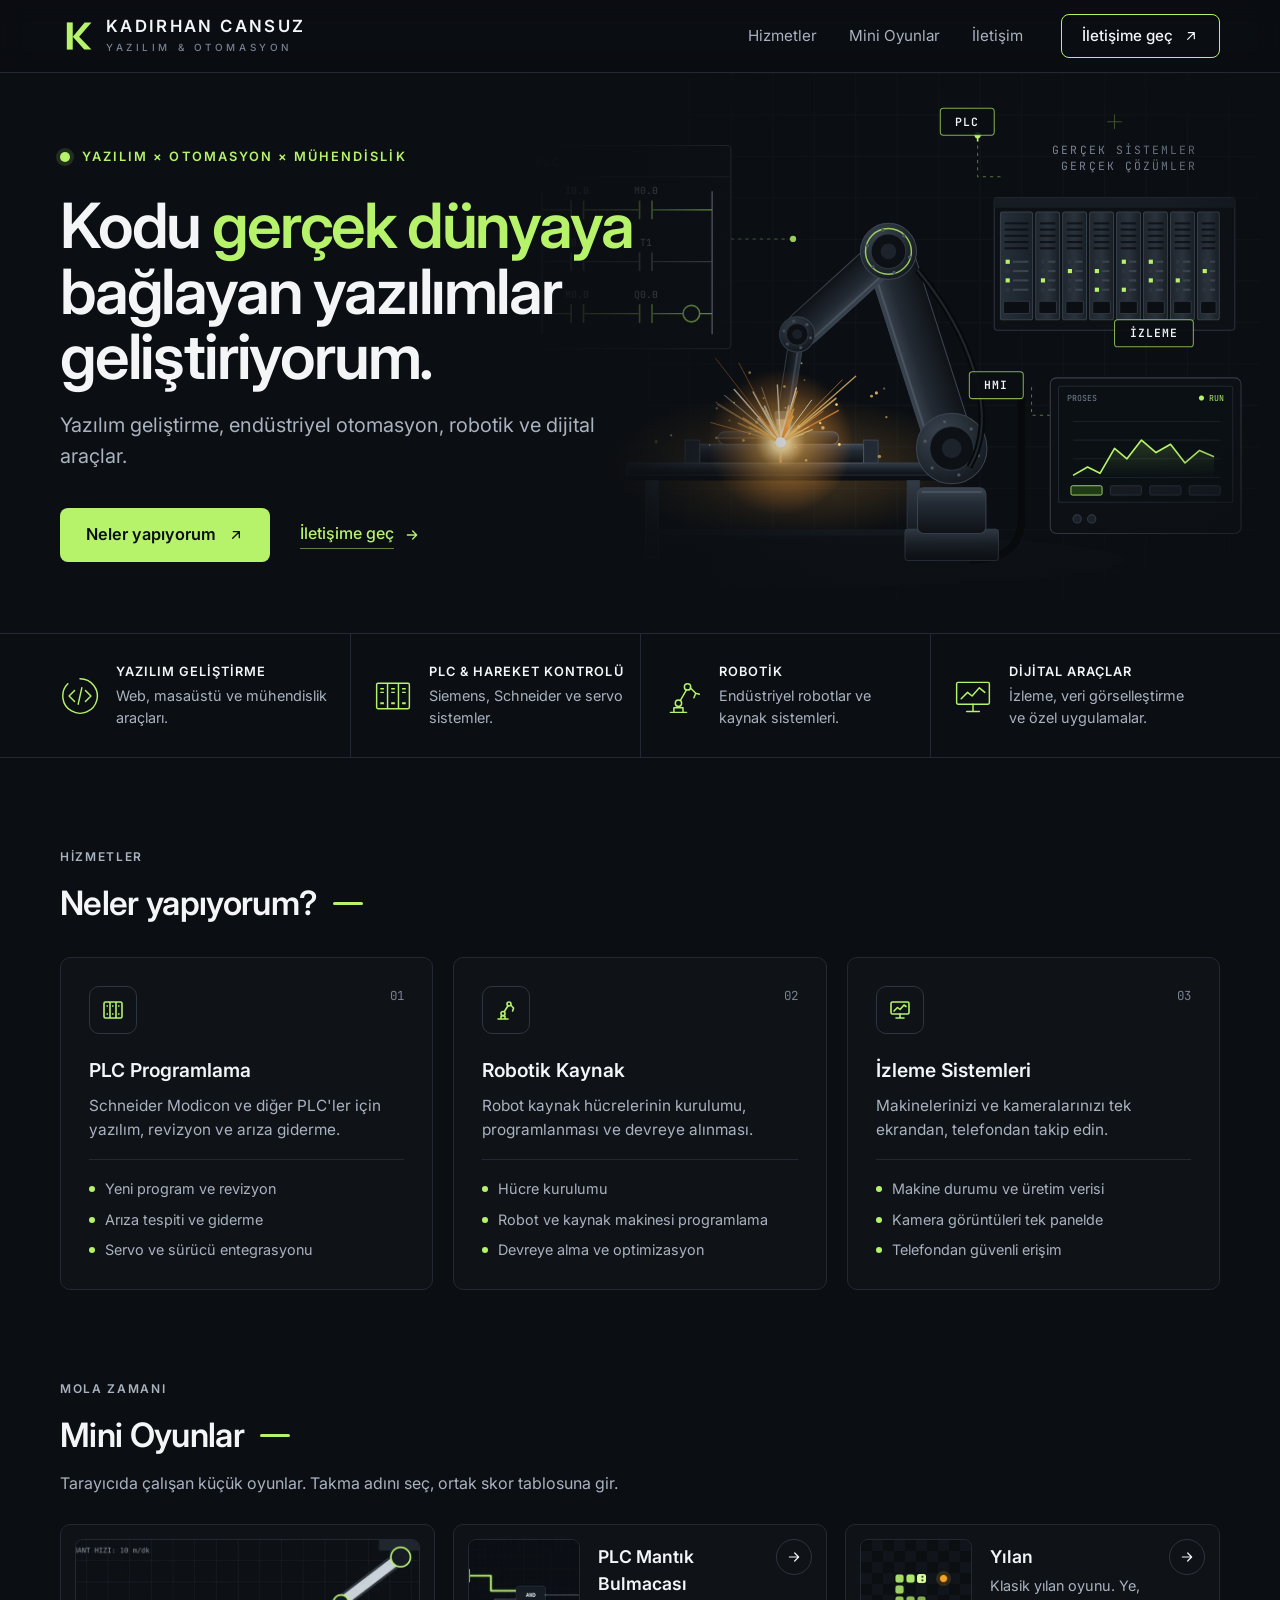
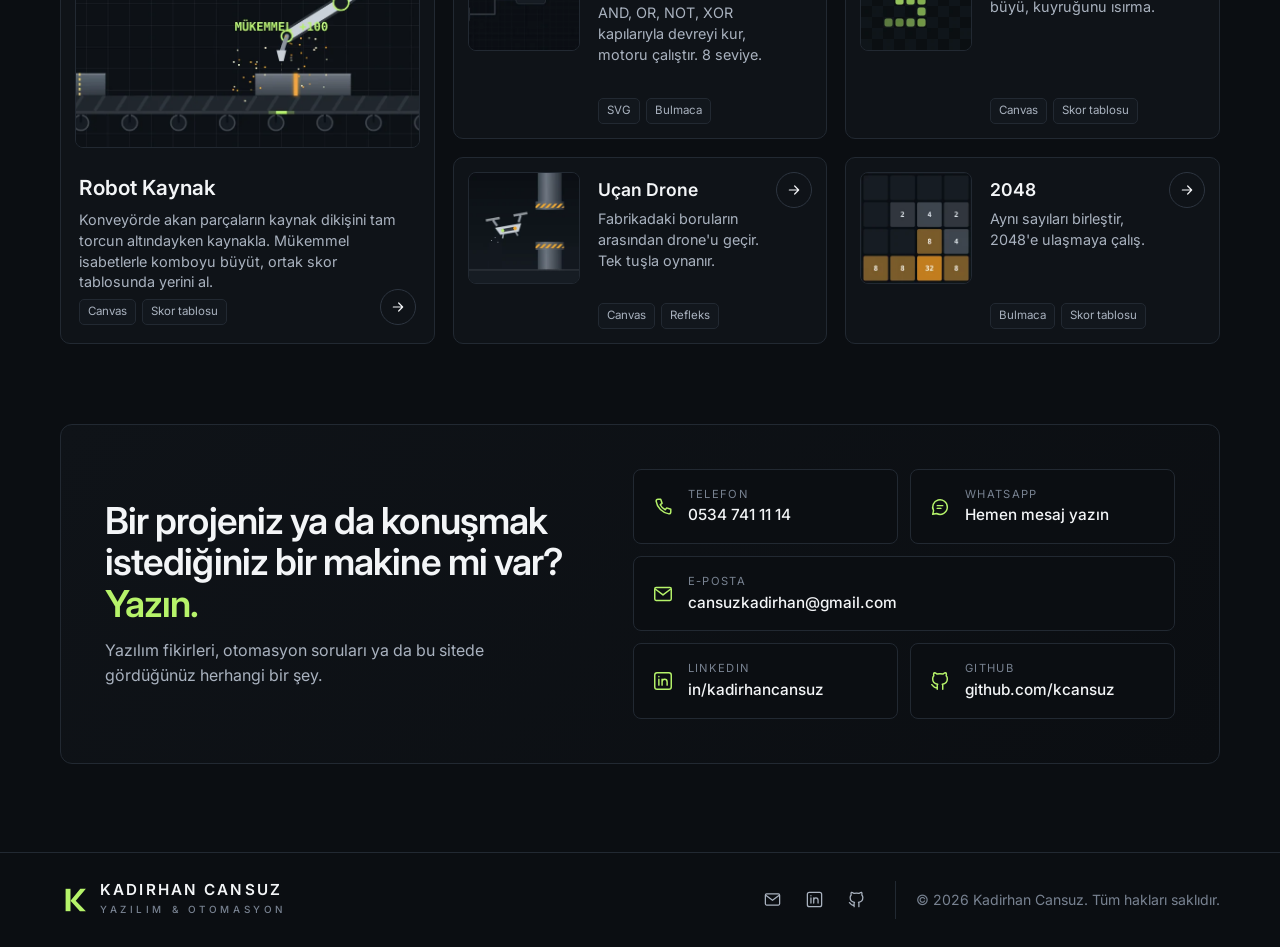
==== index.html @ 560e88c1 "Add files via upload" ====
<!doctype html>
<html lang="tr">
<head>
<meta charset="utf-8">
<meta name="viewport" content="width=device-width, initial-scale=1">
<title>Kadirhan Cansuz — Yazılım ve Endüstriyel Otomasyon</title>
<meta name="description" content="Kodu gerçek dünyaya bağlayan yazılımlar: PLC programlama, robotik kaynak, izleme sistemleri ve tarayıcıda oynanan mini oyunlar.">
<meta name="theme-color" content="#0b0e12">
<meta property="og:type" content="website">
<meta property="og:title" content="Kadirhan Cansuz — Yazılım ve Endüstriyel Otomasyon">
<meta property="og:description" content="Yazılım geliştirme, endüstriyel otomasyon, robotik ve dijital araçlar.">
<meta property="og:url" content="https://kcansuz.github.io/">
<link rel="icon" href="favicon.svg" type="image/svg+xml">
<link rel="preconnect" href="https://fonts.googleapis.com">
<link rel="preconnect" href="https://fonts.gstatic.com" crossorigin>
<link href="https://fonts.googleapis.com/css2?family=Inter:wght@400;500;600;700&family=JetBrains+Mono:wght@500;600&display=swap" rel="stylesheet">
<style>
  :root{
    --bg:#0b0e12; --bg-2:#0f1318; --surface:#12171d; --surface-2:#171d24;
    --line:#222932; --line-2:#2d3540;
    --text:#f3f5f7; --text-2:#a9b2bf; --text-3:#788291;
    --accent:#b6f36a; --accent-ink:#0b0e12;
    --wrap:1200px; --ease:cubic-bezier(.2,.7,.2,1);
  }
  *,*::before,*::after{box-sizing:border-box}
  *{margin:0;padding:0}
  html{scroll-behavior:smooth;scroll-padding-top:84px}
  body{background:var(--bg);color:var(--text);font-family:Inter,system-ui,-apple-system,"Segoe UI",sans-serif;line-height:1.55;-webkit-font-smoothing:antialiased;overflow-x:hidden}
  a{color:inherit;text-decoration:none}
  img,svg{display:block;max-width:100%}
  ul{list-style:none}
  ::selection{background:var(--accent);color:var(--accent-ink)}
  :focus-visible{outline:2px solid var(--accent);outline-offset:3px;border-radius:4px}
  .wrap{max-width:var(--wrap);margin:0 auto;padding:0 20px}
  .mono{font-family:"JetBrains Mono",ui-monospace,monospace}

  /* Üst menü */
  .top{position:sticky;top:0;z-index:20;background:rgba(11,14,18,.85);-webkit-backdrop-filter:blur(12px);backdrop-filter:blur(12px);border-bottom:1px solid var(--line)}
  .top .wrap{height:72px;display:flex;align-items:center;gap:24px}
  .brand{display:flex;align-items:center;gap:12px;flex:none}
  .brand svg{width:34px;height:34px}
  .brand b{display:block;font-weight:600;font-size:1.05rem;letter-spacing:.14em;line-height:1.1;white-space:nowrap}
  .brand small{display:block;font-size:.62rem;letter-spacing:.36em;color:var(--text-3);font-weight:500;margin-top:4px;white-space:nowrap}
  .menu{display:flex;gap:4px;margin-left:auto}
  .menu a{padding:9px 14px;color:var(--text-2);font-size:.95rem;border-radius:6px;transition:color .15s var(--ease)}
  .menu a:hover{color:var(--text)}
  .cta{display:inline-flex;align-items:center;gap:10px;height:44px;padding:0 20px;border:1px solid var(--accent);border-radius:8px;font-weight:500;font-size:.95rem;white-space:nowrap;transition:background-color .15s var(--ease),color .15s var(--ease)}
  .cta:hover{background:var(--accent);color:var(--accent-ink)}
  .cta svg,.btn svg,.tlink svg{width:16px;height:16px;transition:transform .2s var(--ease)}
  @media (max-width:860px){.menu{display:none}.top .cta{margin-left:auto}}
  @media (max-width:480px){.brand small{display:none}.brand b{font-size:.85rem;letter-spacing:.08em}.top .cta{padding:0 14px;height:40px;font-size:.88rem}.top .cta span{display:none}}

  /* Hero */
  .hero{position:relative;overflow:hidden;border-bottom:1px solid var(--line)}
  .hero .wrap{position:relative;min-height:560px;display:flex;align-items:center}
  .hero-copy{position:relative;z-index:2;max-width:600px;padding:64px 0}
  .eyebrow{display:inline-flex;align-items:center;gap:12px;color:var(--accent);font-size:.8rem;font-weight:600;letter-spacing:.16em;text-transform:uppercase}
  .eyebrow i{width:10px;height:10px;border-radius:50%;background:var(--accent);box-shadow:0 0 0 4px rgba(182,243,106,.14)}
  h1{font-size:clamp(2.3rem,1.4rem + 3.4vw,3.9rem);line-height:1.05;letter-spacing:-.035em;font-weight:600;margin:24px 0 20px}
  h1 span{color:var(--accent)}
  .lead{font-size:clamp(1.05rem,.95rem + .4vw,1.25rem);color:var(--text-2);max-width:46ch}
  .actions{display:flex;flex-wrap:wrap;align-items:center;gap:18px 30px;margin-top:36px}
  .btn{display:inline-flex;align-items:center;gap:12px;height:54px;padding:0 26px;border-radius:8px;background:var(--accent);color:var(--accent-ink);font-weight:600;font-size:1.02rem;transition:background-color .15s var(--ease)}
  .btn:hover{background:#c6f888}
  .btn:hover svg{transform:translate(2px,-2px)}
  .tlink{display:inline-flex;align-items:center;gap:10px;color:var(--accent);font-weight:500}
  .tlink span{border-bottom:1px solid rgba(182,243,106,.5);padding-bottom:2px}
  .tlink:hover svg{transform:translateX(3px)}
  .art{position:absolute;z-index:1;top:0;bottom:0;right:-20px;width:64%;pointer-events:none}
  .art svg{width:100%;height:100%}
  .art::before{content:"";position:absolute;inset:0;z-index:1;background:linear-gradient(90deg,var(--bg) 0%,rgba(11,14,18,.8) 18%,rgba(11,14,18,0) 45%),linear-gradient(0deg,var(--bg) 0%,rgba(11,14,18,0) 20%)}
  .spark-glow{animation:flicker 1.6s steps(4) infinite}
  @keyframes flicker{0%,100%{opacity:.9}25%{opacity:.55}50%{opacity:1}75%{opacity:.7}}
  .signal{stroke-dasharray:6 200;animation:travel 4s linear infinite}
  @keyframes travel{from{stroke-dashoffset:206}to{stroke-dashoffset:0}}
  .blink{animation:blink 2s steps(2,start) infinite}
  @keyframes blink{to{visibility:hidden}}
  .trend{stroke-dasharray:400;animation:draw 6s ease-in-out infinite alternate}
  @keyframes draw{from{stroke-dashoffset:400}to{stroke-dashoffset:0}}
  @media (max-width:960px){
    .hero .wrap{flex-direction:column;align-items:stretch;min-height:0}
    .hero-copy{padding:48px 0 8px}
    .art{position:relative;width:auto;height:300px;right:auto;margin:0 -20px}
    .art::before{background:linear-gradient(180deg,var(--bg) 0%,rgba(11,14,18,0) 25%,rgba(11,14,18,0) 70%,var(--bg) 100%)}
  }

  /* Uzmanlık şeridi */
  .strip{border-bottom:1px solid var(--line)}
  .strip ul{display:grid;grid-template-columns:repeat(4,minmax(0,1fr))}
  .strip li{display:flex;gap:16px;align-items:center;padding:28px 22px}
  .strip li:first-child{padding-left:0}
  .strip li+li{border-left:1px solid var(--line)}
  .strip svg{width:40px;height:40px;flex:none;color:var(--accent)}
  .strip h2{font-size:.8rem;letter-spacing:.08em;text-transform:uppercase;font-weight:600;white-space:nowrap}
  .strip p{color:var(--text-2);font-size:.9rem;margin-top:3px}
  @media (max-width:1100px){.strip ul{grid-template-columns:repeat(2,minmax(0,1fr))}.strip li:nth-child(3){border-left:0;padding-left:0}.strip li:nth-child(n+3){border-top:1px solid var(--line)}}
  @media (max-width:600px){.strip ul{grid-template-columns:1fr}.strip li{padding:20px 0;border-left:0!important}.strip li+li{border-top:1px solid var(--line)}}

  /* Bölümler */
  section.sec{padding:80px 0 0}
  .head{display:flex;justify-content:space-between;align-items:flex-end;gap:16px;margin-bottom:28px;flex-wrap:wrap}
  .head h2{display:flex;align-items:center;gap:16px;font-size:clamp(1.6rem,1.3rem + 1vw,2.1rem);font-weight:600;letter-spacing:-.02em}
  .head h2::after{content:"";width:30px;height:3px;background:var(--accent);border-radius:2px}
  .head p{color:var(--text-2);max-width:56ch;margin-top:10px}
  .kicker{font-size:.75rem;letter-spacing:.14em;text-transform:uppercase;color:var(--text-3);font-weight:600;margin-bottom:10px}

  /* Hizmetler */
  .services{display:grid;grid-template-columns:repeat(3,minmax(0,1fr));gap:20px}
  .svc{position:relative;padding:28px;border:1px solid var(--line);border-radius:10px;background:var(--bg-2);transition:border-color .2s var(--ease)}
  .svc:hover{border-color:var(--line-2)}
  .svc .ic{width:48px;height:48px;border-radius:10px;border:1px solid var(--line-2);display:grid;place-items:center;color:var(--accent);margin-bottom:22px}
  .svc .ic svg{width:24px;height:24px}
  .svc .num{position:absolute;top:28px;right:28px;font-size:.78rem;color:var(--text-3)}
  .svc h3{font-size:1.2rem;font-weight:600;margin-bottom:8px}
  .svc p{color:var(--text-2);font-size:.96rem}
  .svc ul{margin-top:18px;padding-top:18px;border-top:1px solid var(--line);display:grid;gap:8px}
  .svc li{display:flex;gap:10px;color:var(--text-2);font-size:.9rem}
  .svc li::before{content:"";width:6px;height:6px;margin-top:8px;flex:none;border-radius:50%;background:var(--accent)}
  @media (max-width:960px){.services{grid-template-columns:1fr}}

  /* Oyunlar */
  .games{display:grid;grid-template-columns:repeat(auto-fill,minmax(360px,1fr));gap:18px}
  .game{position:relative;display:flex;gap:18px;padding:14px;border:1px solid var(--line);border-radius:10px;background:var(--bg-2);transition:border-color .2s var(--ease),transform .25s var(--ease)}
  .game:hover{border-color:var(--line-2);transform:translateY(-2px)}
  .game img{width:112px;height:112px;flex:none;border-radius:8px;border:1px solid var(--line);object-fit:cover;background:var(--surface)}
  .game div{flex:1;min-width:0;display:flex;flex-direction:column;gap:6px;padding:4px 44px 0 0}
  .game h3{font-size:1.1rem;font-weight:600}
  .game h3 a::after{content:"";position:absolute;inset:0}
  .game p{color:var(--text-2);font-size:.9rem;line-height:1.45}
  .tags{display:flex;gap:6px;flex-wrap:wrap;margin-top:auto}
  .tags li{font-size:.72rem;color:var(--text-2);border:1px solid var(--line);background:var(--surface);border-radius:5px;padding:3px 8px}
  .arrow{position:absolute;top:14px;right:14px;width:36px;height:36px;border-radius:50%;border:1px solid var(--line-2);display:grid;place-items:center;transition:all .2s var(--ease)}
  .arrow svg{width:16px;height:16px}
  .game:hover .arrow{background:var(--accent);border-color:var(--accent);color:var(--accent-ink)}
  .game.featured{grid-row:span 2;flex-direction:column}
  .game.featured img{width:100%;height:auto;aspect-ratio:760/460}
  .game.featured div{padding:6px 4px 4px}
  .game.featured h3{font-size:1.3rem}
  .game.featured .arrow{top:auto;bottom:18px;right:18px}
  @media (max-width:520px){.games{grid-template-columns:1fr}.game img{width:88px;height:88px}.game.featured{grid-row:auto}}

  /* İletişim */
  .contact{display:grid;grid-template-columns:minmax(0,1fr) minmax(0,1.15fr);gap:32px 56px;align-items:center;padding:44px;border:1px solid var(--line);border-radius:12px;background:linear-gradient(135deg,var(--bg-2),var(--bg))}
  .contact h2{font-size:clamp(1.6rem,1.2rem + 1.4vw,2.4rem);line-height:1.12;letter-spacing:-.025em;font-weight:600}
  .contact h2 span{color:var(--accent)}
  .contact .intro{color:var(--text-2);margin-top:14px;max-width:42ch}
  .clist{display:grid;grid-template-columns:repeat(2,minmax(0,1fr));gap:12px}
  .clist a{display:flex;align-items:center;gap:14px;padding:16px 18px;border:1px solid var(--line);border-radius:8px;background:var(--bg);min-width:0;transition:border-color .2s var(--ease)}
  .clist a:hover{border-color:var(--accent)}
  .clist a.wide{grid-column:1/-1}
  .clist svg{width:22px;height:22px;color:var(--accent);flex:none}
  .clist span{min-width:0}
  .clist small{display:block;font-size:.7rem;letter-spacing:.12em;text-transform:uppercase;color:var(--text-3)}
  .clist b{display:block;font-weight:500;font-size:.96rem;white-space:nowrap;overflow:hidden;text-overflow:ellipsis}
  @media (max-width:960px){.contact{grid-template-columns:1fr;padding:28px}}
  @media (max-width:520px){.clist{grid-template-columns:1fr}}

  /* Alt bilgi */
  footer{border-top:1px solid var(--line);margin-top:88px}
  footer .wrap{display:flex;justify-content:space-between;align-items:center;gap:20px;flex-wrap:wrap;padding-top:28px;padding-bottom:28px}
  .fr{display:flex;align-items:center;gap:20px;color:var(--text-3);font-size:.88rem;flex-wrap:wrap}
  .fi{display:flex;gap:4px;padding-right:20px;border-right:1px solid var(--line)}
  .fi a{width:38px;height:38px;display:grid;place-items:center;border-radius:8px;color:var(--text-2)}
  .fi a:hover{color:var(--accent);background:var(--surface)}
  .fi svg{width:19px;height:19px}

  .reveal{opacity:0;transform:translateY(12px);transition:opacity .6s var(--ease),transform .6s var(--ease)}
  .reveal.in{opacity:1;transform:none}
  @media (prefers-reduced-motion:reduce){*,*::before,*::after{animation:none!important;transition:none!important}.reveal{opacity:1;transform:none}}
</style>
</head>
<body>

<header class="top">
  <div class="wrap">
    <a href="#" class="brand" aria-label="Kadirhan Cansuz — ana sayfa">
      <svg viewBox="0 0 40 40" aria-hidden="true"><path d="M8 4h7v32H8z" fill="#b6f36a"/><path d="M15 21 29 4h8L22.5 21 37 36h-8.5z" fill="#b6f36a"/></svg>
      <span><b>KADIRHAN CANSUZ</b><small>YAZILIM &amp; OTOMASYON</small></span>
    </a>
    <nav class="menu" aria-label="Ana menü">
      <a href="#hizmetler">Hizmetler</a>
      <a href="#oyunlar">Mini Oyunlar</a>
      <a href="#iletisim">İletişim</a>
    </nav>
    <a class="cta" href="#iletisim"><span>İletişime geç</span><svg viewBox="0 0 24 24" fill="none" stroke="currentColor" stroke-width="1.8" stroke-linecap="round" stroke-linejoin="round" aria-hidden="true"><path d="M7 17 17 7M8 7h9v9"/></svg></a>
  </div>
</header>

<main>
  <section class="hero" aria-labelledby="baslik">
    <div class="wrap">
      <div class="hero-copy">
        <p class="eyebrow"><i aria-hidden="true"></i>Yazılım × Otomasyon × Mühendislik</p>
        <h1 id="baslik">Kodu <span>gerçek dünyaya</span> bağlayan yazılımlar geliştiriyorum.</h1>
        <p class="lead">Yazılım geliştirme, endüstriyel otomasyon, robotik ve dijital araçlar.</p>
        <div class="actions">
          <a class="btn" href="#hizmetler">Neler yapıyorum<svg viewBox="0 0 24 24" fill="none" stroke="currentColor" stroke-width="2" stroke-linecap="round" stroke-linejoin="round" aria-hidden="true"><path d="M7 17 17 7M8 7h9v9"/></svg></a>
          <a class="tlink" href="#iletisim"><span>İletişime geç</span><svg viewBox="0 0 24 24" fill="none" stroke="currentColor" stroke-width="2" stroke-linecap="round" stroke-linejoin="round" aria-hidden="true"><path d="M5 12h14M13 6l6 6-6 6"/></svg></a>
        </div>
      </div>
      <div class="art"><svg viewBox="0 0 760 540" preserveAspectRatio="xMidYMid slice" role="img" aria-labelledby="hero-art-title">
<title id="hero-art-title">PLC rafı, HMI ekranı ve ladder diyagramı olan robotik kaynak hücresi illüstrasyonu</title>
<defs>
  <pattern id="g" width="40" height="40" patternUnits="userSpaceOnUse"><path d="M40 0H0V40" fill="none" stroke="#151a20" stroke-width="1"/></pattern>
  <linearGradient id="metal" x1="0" y1="0" x2="0" y2="1"><stop offset="0" stop-color="#3a4450"/><stop offset=".35" stop-color="#232a33"/><stop offset="1" stop-color="#0f1317"/></linearGradient>
  <linearGradient id="metal2" x1="0" y1="0" x2="0" y2="1"><stop offset="0" stop-color="#323b46"/><stop offset=".5" stop-color="#1c222a"/><stop offset="1" stop-color="#0d1115"/></linearGradient>
  <radialGradient id="hub" cx=".35" cy=".3" r=".8"><stop offset="0" stop-color="#3a4450"/><stop offset="1" stop-color="#12171c"/></radialGradient>
  <linearGradient id="mod" x1="0" y1="0" x2="1" y2="0"><stop offset="0" stop-color="#1f262e"/><stop offset=".5" stop-color="#2a323c"/><stop offset="1" stop-color="#181e24"/></linearGradient>
  <linearGradient id="cpu" x1="0" y1="0" x2="1" y2="0"><stop offset="0" stop-color="#26303a"/><stop offset="1" stop-color="#1a2129"/></linearGradient>
  <linearGradient id="area" x1="0" y1="0" x2="0" y2="1"><stop offset="0" stop-color="#b6f36a" stop-opacity=".35"/><stop offset="1" stop-color="#b6f36a" stop-opacity="0"/></linearGradient>
  <radialGradient id="glow" cx=".5" cy=".5" r=".5"><stop offset="0" stop-color="#fffbe8"/><stop offset=".12" stop-color="#ffe2a0"/><stop offset=".35" stop-color="#ffb347" stop-opacity=".55"/><stop offset="1" stop-color="#ff8a2a" stop-opacity="0"/></radialGradient>
  <radialGradient id="spill" cx=".5" cy=".5" r=".5"><stop offset="0" stop-color="#ffb347" stop-opacity=".28"/><stop offset="1" stop-color="#ffb347" stop-opacity="0"/></radialGradient>
  <radialGradient id="vign" cx=".55" cy=".45" r=".7"><stop offset=".55" stop-color="#0b0e12" stop-opacity="0"/><stop offset="1" stop-color="#0b0e12"/></radialGradient>
</defs>
<rect width="760" height="540" fill="#0b0e12"/>
<rect width="760" height="540" fill="url(#g)"/>
<g stroke="#b6f36a" stroke-opacity=".35" stroke-width="1"><path d="M610 40v14M603 47h14"/><path d="M700 300v14M693 307h14"/><path d="M90 330v14M83 337h14"/></g>
<text x="690" y="78" text-anchor="end" font-family="JetBrains Mono, ui-monospace, monospace" font-size="11" fill="#788291" letter-spacing="2">GERÇEK SİSTEMLER</text>
<text x="690" y="94" text-anchor="end" font-family="JetBrains Mono, ui-monospace, monospace" font-size="11" fill="#788291" letter-spacing="2">GERÇEK ÇÖZÜMLER</text>

<!-- signal lines -->
<g fill="none" stroke="#b6f36a" stroke-width="1" stroke-opacity=".45" stroke-dasharray="3 4">
  <path d="M500 100 H478 V60"/><path d="M640 264 V246"/><path d="M548 330 H530 V300"/><path d="M240 160 H300"/>
</g>
<path class="signal" d="M478 60 V100 H500" fill="none" stroke="#b6f36a" stroke-width="1.6"/>
<circle cx="478" cy="60" r="3" fill="#b6f36a"/><circle cx="300" cy="160" r="3" fill="#b6f36a"/>

<g transform="translate(40 70)"><rect width="200" height="196" rx="4" fill="rgba(15,19,24,.78)" stroke="#2d3540"/><text x="12" y="20" font-family="JetBrains Mono, ui-monospace, monospace" font-size="11" fill="#788291" letter-spacing="1">PLC</text><line x1="0" y1="30" x2="200" y2="30" stroke="#222932"/><line x1="18" y1="44" x2="18" y2="182" stroke="#788291" stroke-width="1.5"/><line x1="182" y1="44" x2="182" y2="182" stroke="#788291" stroke-width="1.5"/><line x1="18" y1="62" x2="182" y2="62" stroke="#b6f36a" stroke-width="1.2" opacity="1"/><rect x="45" y="53" width="14" height="18" fill="#0f1318"/><line x1="46" y1="53" x2="46" y2="71" stroke="#b6f36a" stroke-width="1.6"/><line x1="58" y1="53" x2="58" y2="71" stroke="#b6f36a" stroke-width="1.6"/><text x="52" y="47" font-family="JetBrains Mono, ui-monospace, monospace" font-size="9.5" fill="#a9b2bf" text-anchor="middle">I0.0</text><rect x="111" y="53" width="14" height="18" fill="#0f1318"/><line x1="112" y1="53" x2="112" y2="71" stroke="#b6f36a" stroke-width="1.6"/><line x1="124" y1="53" x2="124" y2="71" stroke="#b6f36a" stroke-width="1.6"/><text x="118" y="47" font-family="JetBrains Mono, ui-monospace, monospace" font-size="9.5" fill="#a9b2bf" text-anchor="middle">M0.0</text><line x1="18" y1="112" x2="182" y2="112" stroke="#788291" stroke-width="1.2" opacity="0.7"/><rect x="45" y="103" width="14" height="18" fill="#0f1318"/><line x1="46" y1="103" x2="46" y2="121" stroke="#788291" stroke-width="1.6"/><line x1="58" y1="103" x2="58" y2="121" stroke="#788291" stroke-width="1.6"/><text x="52" y="97" font-family="JetBrains Mono, ui-monospace, monospace" font-size="9.5" fill="#a9b2bf" text-anchor="middle">I0.1</text><rect x="111" y="103" width="14" height="18" fill="#0f1318"/><line x1="112" y1="103" x2="112" y2="121" stroke="#788291" stroke-width="1.6"/><line x1="124" y1="103" x2="124" y2="121" stroke="#788291" stroke-width="1.6"/><text x="118" y="97" font-family="JetBrains Mono, ui-monospace, monospace" font-size="9.5" fill="#a9b2bf" text-anchor="middle">T1</text><line x1="18" y1="162" x2="182" y2="162" stroke="#b6f36a" stroke-width="1.2" opacity="1"/><rect x="45" y="153" width="14" height="18" fill="#0f1318"/><line x1="46" y1="153" x2="46" y2="171" stroke="#b6f36a" stroke-width="1.6"/><line x1="58" y1="153" x2="58" y2="171" stroke="#b6f36a" stroke-width="1.6"/><text x="52" y="147" font-family="JetBrains Mono, ui-monospace, monospace" font-size="9.5" fill="#a9b2bf" text-anchor="middle">M0.0</text><rect x="111" y="153" width="14" height="18" fill="#0f1318"/><line x1="112" y1="153" x2="112" y2="171" stroke="#b6f36a" stroke-width="1.6"/><line x1="124" y1="153" x2="124" y2="171" stroke="#b6f36a" stroke-width="1.6"/><text x="118" y="147" font-family="JetBrains Mono, ui-monospace, monospace" font-size="9.5" fill="#a9b2bf" text-anchor="middle">Q0.0</text><circle cx="162" cy="162" r="8" fill="#0f1318" stroke="#b6f36a" stroke-width="1.6"/></g>
<g transform="translate(500 128)"><rect x="-6" y="-8" width="232" height="128" rx="3" fill="#0d1115" stroke="#2d3540"/><rect x="-6" y="-8" width="232" height="10" fill="#161c22"/><rect x="0" y="6" width="31" height="104" rx="2" fill="url(#cpu)" stroke="#36404b"/><rect x="4" y="16" width="23" height="2" fill="#0b0e12" opacity=".8"/><rect x="4" y="22" width="23" height="2" fill="#0b0e12" opacity=".8"/><rect x="4" y="28" width="23" height="2" fill="#0b0e12" opacity=".8"/><rect x="4" y="34" width="23" height="2" fill="#0b0e12" opacity=".8"/><rect x="4" y="40" width="23" height="2" fill="#0b0e12" opacity=".8"/><rect x="5" y="52" width="4" height="4" fill="#b6f36a"/><rect x="12" y="53" width="15" height="2" fill="#3a4450"/><rect x="5" y="61" width="4" height="4" fill="#2b333c"/><rect x="12" y="62" width="15" height="2" fill="#3a4450"/><rect x="5" y="70" width="4" height="4" fill="#b6f36a"/><rect x="12" y="71" width="15" height="2" fill="#3a4450"/><rect x="5" y="79" width="4" height="4" fill="#2b333c"/><rect x="12" y="80" width="15" height="2" fill="#3a4450"/><rect x="3" y="92" width="25" height="12" rx="1" fill="#0b0e12" stroke="#2d3540"/><rect x="34" y="6" width="23" height="104" rx="2" fill="url(#mod)" stroke="#36404b"/><rect x="38" y="16" width="15" height="2" fill="#0b0e12" opacity=".8"/><rect x="38" y="22" width="15" height="2" fill="#0b0e12" opacity=".8"/><rect x="38" y="28" width="15" height="2" fill="#0b0e12" opacity=".8"/><rect x="38" y="34" width="15" height="2" fill="#0b0e12" opacity=".8"/><rect x="38" y="40" width="15" height="2" fill="#0b0e12" opacity=".8"/><rect x="39" y="52" width="4" height="4" fill="#2b333c"/><rect x="46" y="53" width="7" height="2" fill="#3a4450"/><rect x="39" y="61" width="4" height="4" fill="#2b333c"/><rect x="46" y="62" width="7" height="2" fill="#3a4450"/><rect x="39" y="70" width="4" height="4" fill="#b6f36a"/><rect x="46" y="71" width="7" height="2" fill="#3a4450"/><rect x="39" y="79" width="4" height="4" fill="#2b333c"/><rect x="46" y="80" width="7" height="2" fill="#3a4450"/><rect x="37" y="92" width="17" height="12" rx="1" fill="#0b0e12" stroke="#2d3540"/><rect x="60" y="6" width="23" height="104" rx="2" fill="url(#mod)" stroke="#36404b"/><rect x="64" y="16" width="15" height="2" fill="#0b0e12" opacity=".8"/><rect x="64" y="22" width="15" height="2" fill="#0b0e12" opacity=".8"/><rect x="64" y="28" width="15" height="2" fill="#0b0e12" opacity=".8"/><rect x="64" y="34" width="15" height="2" fill="#0b0e12" opacity=".8"/><rect x="64" y="40" width="15" height="2" fill="#0b0e12" opacity=".8"/><rect x="65" y="52" width="4" height="4" fill="#2b333c"/><rect x="72" y="53" width="7" height="2" fill="#3a4450"/><rect class="blink" x="65" y="61" width="4" height="4" fill="#b6f36a"/><rect x="72" y="62" width="7" height="2" fill="#3a4450"/><rect x="65" y="70" width="4" height="4" fill="#2b333c"/><rect x="72" y="71" width="7" height="2" fill="#3a4450"/><rect x="65" y="79" width="4" height="4" fill="#2b333c"/><rect x="72" y="80" width="7" height="2" fill="#3a4450"/><rect x="63" y="92" width="17" height="12" rx="1" fill="#0b0e12" stroke="#2d3540"/><rect x="86" y="6" width="23" height="104" rx="2" fill="url(#mod)" stroke="#36404b"/><rect x="90" y="16" width="15" height="2" fill="#0b0e12" opacity=".8"/><rect x="90" y="22" width="15" height="2" fill="#0b0e12" opacity=".8"/><rect x="90" y="28" width="15" height="2" fill="#0b0e12" opacity=".8"/><rect x="90" y="34" width="15" height="2" fill="#0b0e12" opacity=".8"/><rect x="90" y="40" width="15" height="2" fill="#0b0e12" opacity=".8"/><rect x="91" y="52" width="4" height="4" fill="#2b333c"/><rect x="98" y="53" width="7" height="2" fill="#3a4450"/><rect x="91" y="61" width="4" height="4" fill="#b6f36a"/><rect x="98" y="62" width="7" height="2" fill="#3a4450"/><rect x="91" y="70" width="4" height="4" fill="#2b333c"/><rect x="98" y="71" width="7" height="2" fill="#3a4450"/><rect x="91" y="79" width="4" height="4" fill="#b6f36a"/><rect x="98" y="80" width="7" height="2" fill="#3a4450"/><rect x="89" y="92" width="17" height="12" rx="1" fill="#0b0e12" stroke="#2d3540"/><rect x="112" y="6" width="23" height="104" rx="2" fill="url(#mod)" stroke="#36404b"/><rect x="116" y="16" width="15" height="2" fill="#0b0e12" opacity=".8"/><rect x="116" y="22" width="15" height="2" fill="#0b0e12" opacity=".8"/><rect x="116" y="28" width="15" height="2" fill="#0b0e12" opacity=".8"/><rect x="116" y="34" width="15" height="2" fill="#0b0e12" opacity=".8"/><rect x="116" y="40" width="15" height="2" fill="#0b0e12" opacity=".8"/><rect x="117" y="52" width="4" height="4" fill="#b6f36a"/><rect x="124" y="53" width="7" height="2" fill="#3a4450"/><rect x="117" y="61" width="4" height="4" fill="#2b333c"/><rect x="124" y="62" width="7" height="2" fill="#3a4450"/><rect x="117" y="70" width="4" height="4" fill="#2b333c"/><rect x="124" y="71" width="7" height="2" fill="#3a4450"/><rect x="117" y="79" width="4" height="4" fill="#b6f36a"/><rect x="124" y="80" width="7" height="2" fill="#3a4450"/><rect x="115" y="92" width="17" height="12" rx="1" fill="#0b0e12" stroke="#2d3540"/><rect x="138" y="6" width="23" height="104" rx="2" fill="url(#mod)" stroke="#36404b"/><rect x="142" y="16" width="15" height="2" fill="#0b0e12" opacity=".8"/><rect x="142" y="22" width="15" height="2" fill="#0b0e12" opacity=".8"/><rect x="142" y="28" width="15" height="2" fill="#0b0e12" opacity=".8"/><rect x="142" y="34" width="15" height="2" fill="#0b0e12" opacity=".8"/><rect x="142" y="40" width="15" height="2" fill="#0b0e12" opacity=".8"/><rect x="143" y="52" width="4" height="4" fill="#b6f36a"/><rect x="150" y="53" width="7" height="2" fill="#3a4450"/><rect x="143" y="61" width="4" height="4" fill="#2b333c"/><rect x="150" y="62" width="7" height="2" fill="#3a4450"/><rect x="143" y="70" width="4" height="4" fill="#b6f36a"/><rect x="150" y="71" width="7" height="2" fill="#3a4450"/><rect class="blink" x="143" y="79" width="4" height="4" fill="#2b333c"/><rect x="150" y="80" width="7" height="2" fill="#3a4450"/><rect x="141" y="92" width="17" height="12" rx="1" fill="#0b0e12" stroke="#2d3540"/><rect x="164" y="6" width="23" height="104" rx="2" fill="url(#mod)" stroke="#36404b"/><rect x="168" y="16" width="15" height="2" fill="#0b0e12" opacity=".8"/><rect x="168" y="22" width="15" height="2" fill="#0b0e12" opacity=".8"/><rect x="168" y="28" width="15" height="2" fill="#0b0e12" opacity=".8"/><rect x="168" y="34" width="15" height="2" fill="#0b0e12" opacity=".8"/><rect x="168" y="40" width="15" height="2" fill="#0b0e12" opacity=".8"/><rect x="169" y="52" width="4" height="4" fill="#2b333c"/><rect x="176" y="53" width="7" height="2" fill="#3a4450"/><rect x="169" y="61" width="4" height="4" fill="#2b333c"/><rect x="176" y="62" width="7" height="2" fill="#3a4450"/><rect x="169" y="70" width="4" height="4" fill="#b6f36a"/><rect x="176" y="71" width="7" height="2" fill="#3a4450"/><rect x="169" y="79" width="4" height="4" fill="#2b333c"/><rect x="176" y="80" width="7" height="2" fill="#3a4450"/><rect x="167" y="92" width="17" height="12" rx="1" fill="#0b0e12" stroke="#2d3540"/><rect x="190" y="6" width="21" height="104" rx="2" fill="url(#mod)" stroke="#36404b"/><rect x="194" y="16" width="13" height="2" fill="#0b0e12" opacity=".8"/><rect x="194" y="22" width="13" height="2" fill="#0b0e12" opacity=".8"/><rect x="194" y="28" width="13" height="2" fill="#0b0e12" opacity=".8"/><rect x="194" y="34" width="13" height="2" fill="#0b0e12" opacity=".8"/><rect x="194" y="40" width="13" height="2" fill="#0b0e12" opacity=".8"/><rect x="195" y="52" width="4" height="4" fill="#2b333c"/><rect x="202" y="53" width="5" height="2" fill="#3a4450"/><rect x="195" y="61" width="4" height="4" fill="#b6f36a"/><rect x="202" y="62" width="5" height="2" fill="#3a4450"/><rect x="195" y="70" width="4" height="4" fill="#2b333c"/><rect x="202" y="71" width="5" height="2" fill="#3a4450"/><rect x="195" y="79" width="4" height="4" fill="#2b333c"/><rect x="202" y="80" width="5" height="2" fill="#3a4450"/><rect x="193" y="92" width="15" height="12" rx="1" fill="#0b0e12" stroke="#2d3540"/></g>
<g transform="translate(556 302)"><rect x="-8" y="-8" width="184" height="150" rx="6" fill="#0d1115" stroke="#36404b"/><rect width="168" height="112" rx="2" fill="#0a1014" stroke="#222932"/><text x="8" y="14" font-family="JetBrains Mono, ui-monospace, monospace" font-size="8" fill="#788291">PROSES</text><text x="160" y="14" font-family="JetBrains Mono, ui-monospace, monospace" font-size="8" fill="#b6f36a" text-anchor="end">● RUN</text><line x1="14" y1="34" x2="156" y2="34" stroke="#1a2128"/><line x1="14" y1="52" x2="156" y2="52" stroke="#1a2128"/><line x1="14" y1="70" x2="156" y2="70" stroke="#1a2128"/><line x1="14" y1="88" x2="156" y2="88" stroke="#1a2128"/><path class="trend" d="M14 86 L28 78 L40 84 L54 60 L66 70 L80 52 L94 64 L108 56 L122 74 L136 62 L150 68" fill="none" stroke="#b6f36a" stroke-width="1.6" stroke-linejoin="round"/><path d="M14 86 L28 78 L40 84 L54 60 L66 70 L80 52 L94 64 L108 56 L122 74 L136 62 L150 68 L150 88 L14 88 Z" fill="url(#area)" opacity=".5"/><rect x="12" y="96" width="30" height="9" rx="1.5" fill="#1f3a14" stroke="#b6f36a" stroke-width=".8"/><rect x="50" y="96" width="30" height="9" rx="1.5" fill="#161c22" stroke="#2d3540" stroke-width=".8"/><rect x="88" y="96" width="30" height="9" rx="1.5" fill="#161c22" stroke="#2d3540" stroke-width=".8"/><rect x="126" y="96" width="30" height="9" rx="1.5" fill="#161c22" stroke="#2d3540" stroke-width=".8"/><circle cx="18" cy="128" r="4" fill="#1c232b" stroke="#36404b"/><circle cx="32" cy="128" r="4" fill="#1c232b" stroke="#36404b"/></g>

<!-- floor + bench -->
<ellipse cx="300" cy="470" rx="320" ry="26" fill="#0e1216"/>
<ellipse cx="288" cy="380" rx="190" ry="70" fill="url(#spill)"/>
<g>
  <rect x="140" y="376" width="300" height="12" rx="2" fill="url(#metal2)" stroke="#36404b"/>
  <rect x="140" y="388" width="300" height="5" fill="#0b0e12"/>
  <rect x="158" y="393" width="12" height="74" fill="url(#metal2)" stroke="#2d3540"/>
  <rect x="410" y="393" width="12" height="74" fill="url(#metal2)" stroke="#2d3540"/>
  <rect x="164" y="440" width="252" height="6" fill="#151a20"/>
  <!-- clamps + workpiece -->
  <rect x="196" y="354" width="14" height="22" fill="#232a33" stroke="#3a4450"/>
  <rect x="368" y="354" width="14" height="22" fill="#232a33" stroke="#3a4450"/>
  <rect x="210" y="358" width="158" height="18" rx="1" fill="url(#metal)" stroke="#4a5562"/>
  <rect x="228" y="346" width="116" height="12" rx="6" fill="url(#metal2)" stroke="#4a5562"/>
  <line x1="288" y1="346" x2="288" y2="376" stroke="#ff9a3c" stroke-width="2.2" opacity=".9"/>
  <line x1="228" y1="352" x2="288" y2="352" stroke="#7a5a3a" stroke-width="1.4" opacity=".7"/>
</g>

<!-- robot -->
<g>
  <path d="M470 470 Q520 470 520 430 L520 300" fill="none" stroke="#07090b" stroke-width="7"/>
  <rect x="408" y="440" width="90" height="30" rx="3" fill="url(#metal2)" stroke="#36404b"/>
  <rect x="420" y="400" width="66" height="44" rx="6" fill="url(#metal)" stroke="#3a4450"/>
  <path d="M424 404 h58" stroke="#5a6672" stroke-width="2" opacity=".5"/>
  <g transform="translate(453 362) rotate(-107.80)"><rect x="-9.2" y="-23.0" width="218.0" height="46" rx="20.7" fill="url(#metal)" stroke="#3a4450" stroke-width="1"/><rect x="13.8" y="-20.0" width="172.0" height="2" rx="1" fill="#5a6672" opacity=".55"/></g>
  <circle cx="453" cy="362" r="34" fill="url(#hub)" stroke="#3a4450"/><circle cx="453" cy="362" r="21.1" fill="#0d1115" stroke="#2c343e"/><circle cx="453" cy="362" r="9.5" fill="#1c232b"/><circle cx="478.6" cy="368.9" r="1.6" fill="#4a5562"/><circle cx="459.9" cy="387.6" r="1.6" fill="#4a5562"/><circle cx="434.2" cy="380.8" r="1.6" fill="#4a5562"/><circle cx="427.4" cy="355.1" r="1.6" fill="#4a5562"/><circle cx="446.1" cy="336.4" r="1.6" fill="#4a5562"/><circle cx="471.8" cy="343.2" r="1.6" fill="#4a5562"/>
  <path d="M470 380 C500 330 470 250 420 190" fill="none" stroke="#07090b" stroke-width="6"/>
  <path d="M470 380 C500 330 470 250 420 190" fill="none" stroke="#1f262e" stroke-width="2"/>
  <g transform="translate(392 172) rotate(137.73)"><rect x="-6.8" y="-17.0" width="132.5" height="34" rx="15.3" fill="url(#metal)" stroke="#3a4450" stroke-width="1"/><rect x="10.2" y="-14.0" width="98.5" height="2" rx="1" fill="#5a6672" opacity=".55"/></g>
  <circle cx="392" cy="172" r="27" fill="url(#hub)" stroke="#3a4450"/><circle cx="392" cy="172" r="16.7" fill="#0d1115" stroke="#2c343e"/><circle cx="392" cy="172" r="7.6" fill="#1c232b"/><circle cx="392" cy="172" r="22.1" fill="none" stroke="#b6f36a" stroke-width="1.4" opacity=".8"/><circle cx="412.3" cy="177.5" r="1.6" fill="#4a5562"/><circle cx="397.5" cy="192.3" r="1.6" fill="#4a5562"/><circle cx="377.1" cy="186.9" r="1.6" fill="#4a5562"/><circle cx="371.7" cy="166.5" r="1.6" fill="#4a5562"/><circle cx="386.5" cy="151.7" r="1.6" fill="#4a5562"/><circle cx="406.9" cy="157.1" r="1.6" fill="#4a5562"/>
  <g transform="translate(304 252) rotate(98.80)"><rect x="-2.8" y="-7.0" width="90.6" height="14" rx="6.3" fill="url(#metal2)" stroke="#3a4450" stroke-width="1"/><rect x="4.2" y="-4.0" width="76.6" height="2" rx="1" fill="#5a6672" opacity=".55"/></g>
  <circle cx="304" cy="252" r="17" fill="url(#hub)" stroke="#3a4450"/><circle cx="304" cy="252" r="10.5" fill="#0d1115" stroke="#2c343e"/><circle cx="304" cy="252" r="4.8" fill="#1c232b"/><circle cx="316.8" cy="255.4" r="1.6" fill="#4a5562"/><circle cx="307.4" cy="264.8" r="1.6" fill="#4a5562"/><circle cx="294.6" cy="261.4" r="1.6" fill="#4a5562"/><circle cx="291.2" cy="248.6" r="1.6" fill="#4a5562"/><circle cx="300.6" cy="239.2" r="1.6" fill="#4a5562"/><circle cx="313.4" cy="242.6" r="1.6" fill="#4a5562"/>
  <!-- torch nozzle -->
  <path d="M283 332 L299 332 L295 352 L287 352 Z" fill="#c9d0d8" stroke="#7a8592"/>
  <rect x="282" y="326" width="18" height="8" rx="2" fill="#5a6672"/>
</g>

<!-- arc -->
<circle class="spark-glow" cx="288" cy="356" r="70" fill="url(#glow)"/>
<g class="spark-glow"><line x1="288" y1="356" x2="243.3" y2="305.3" stroke="#fff6d8" stroke-width="1.42" stroke-linecap="round" opacity="0.91"/><line x1="288" y1="356" x2="247.3" y2="337.8" stroke="#ffd27a" stroke-width="1.70" stroke-linecap="round" opacity="0.52"/><line x1="288" y1="356" x2="284.9" y2="341.9" stroke="#ff9a3c" stroke-width="0.80" stroke-linecap="round" opacity="0.53"/><line x1="288" y1="356" x2="303.2" y2="303.7" stroke="#fff6d8" stroke-width="1.39" stroke-linecap="round" opacity="0.79"/><line x1="288" y1="356" x2="269.7" y2="303.1" stroke="#ffd27a" stroke-width="0.75" stroke-linecap="round" opacity="0.64"/><line x1="288" y1="356" x2="227.1" y2="319.8" stroke="#ffd27a" stroke-width="1.04" stroke-linecap="round" opacity="0.55"/><line x1="288" y1="356" x2="294.0" y2="337.0" stroke="#fff6d8" stroke-width="0.81" stroke-linecap="round" opacity="0.78"/><line x1="288" y1="356" x2="300.8" y2="324.2" stroke="#ffb347" stroke-width="1.28" stroke-linecap="round" opacity="0.73"/><line x1="288" y1="356" x2="318.7" y2="343.8" stroke="#ffd27a" stroke-width="0.97" stroke-linecap="round" opacity="0.85"/><line x1="288" y1="356" x2="252.0" y2="332.8" stroke="#ffb347" stroke-width="1.28" stroke-linecap="round" opacity="0.86"/><line x1="288" y1="356" x2="225.3" y2="275.1" stroke="#ff9a3c" stroke-width="0.83" stroke-linecap="round" opacity="0.58"/><line x1="288" y1="356" x2="261.4" y2="307.5" stroke="#fff6d8" stroke-width="1.16" stroke-linecap="round" opacity="0.88"/><line x1="288" y1="356" x2="303.9" y2="307.2" stroke="#ffb347" stroke-width="1.05" stroke-linecap="round" opacity="0.80"/><line x1="288" y1="356" x2="296.2" y2="325.1" stroke="#ffb347" stroke-width="1.62" stroke-linecap="round" opacity="0.74"/><line x1="288" y1="356" x2="295.2" y2="343.3" stroke="#ff9a3c" stroke-width="1.47" stroke-linecap="round" opacity="0.64"/><line x1="288" y1="356" x2="247.8" y2="279.7" stroke="#ff9a3c" stroke-width="0.72" stroke-linecap="round" opacity="0.68"/><line x1="288" y1="356" x2="299.9" y2="324.1" stroke="#ffb347" stroke-width="0.94" stroke-linecap="round" opacity="0.56"/><line x1="288" y1="356" x2="266.0" y2="333.3" stroke="#fff6d8" stroke-width="1.66" stroke-linecap="round" opacity="0.58"/><line x1="288" y1="356" x2="278.0" y2="333.7" stroke="#ff9a3c" stroke-width="0.85" stroke-linecap="round" opacity="0.93"/><line x1="288" y1="356" x2="267.6" y2="331.1" stroke="#ff9a3c" stroke-width="1.09" stroke-linecap="round" opacity="0.98"/><line x1="288" y1="356" x2="225.6" y2="317.5" stroke="#ffd27a" stroke-width="0.96" stroke-linecap="round" opacity="0.51"/><line x1="288" y1="356" x2="310.2" y2="348.2" stroke="#ffd27a" stroke-width="1.01" stroke-linecap="round" opacity="0.71"/><line x1="288" y1="356" x2="272.7" y2="321.5" stroke="#fff6d8" stroke-width="1.75" stroke-linecap="round" opacity="0.73"/><line x1="288" y1="356" x2="343.6" y2="325.6" stroke="#ff9a3c" stroke-width="1.45" stroke-linecap="round" opacity="0.70"/><line x1="288" y1="356" x2="273.2" y2="325.4" stroke="#ffd27a" stroke-width="1.14" stroke-linecap="round" opacity="0.53"/><line x1="288" y1="356" x2="234.0" y2="310.8" stroke="#fff6d8" stroke-width="1.07" stroke-linecap="round" opacity="0.55"/><line x1="288" y1="356" x2="295.7" y2="321.3" stroke="#fff6d8" stroke-width="1.74" stroke-linecap="round" opacity="0.54"/><line x1="288" y1="356" x2="258.1" y2="341.3" stroke="#ffb347" stroke-width="1.40" stroke-linecap="round" opacity="0.80"/><line x1="288" y1="356" x2="286.6" y2="339.7" stroke="#ff9a3c" stroke-width="1.24" stroke-linecap="round" opacity="0.74"/><line x1="288" y1="356" x2="277.6" y2="340.4" stroke="#ffb347" stroke-width="1.52" stroke-linecap="round" opacity="0.74"/><line x1="288" y1="356" x2="347.5" y2="295.9" stroke="#ffb347" stroke-width="0.93" stroke-linecap="round" opacity="0.57"/><line x1="288" y1="356" x2="289.7" y2="343.7" stroke="#fff6d8" stroke-width="1.28" stroke-linecap="round" opacity="0.85"/><line x1="288" y1="356" x2="267.8" y2="333.6" stroke="#ffd27a" stroke-width="0.88" stroke-linecap="round" opacity="0.77"/><line x1="288" y1="356" x2="314.9" y2="341.4" stroke="#ffd27a" stroke-width="0.95" stroke-linecap="round" opacity="0.90"/><line x1="288" y1="356" x2="329.0" y2="326.2" stroke="#ff9a3c" stroke-width="0.95" stroke-linecap="round" opacity="0.68"/><line x1="288" y1="356" x2="220.6" y2="337.1" stroke="#ffb347" stroke-width="1.01" stroke-linecap="round" opacity="0.60"/><line x1="288" y1="356" x2="299.9" y2="331.1" stroke="#ffb347" stroke-width="1.59" stroke-linecap="round" opacity="0.98"/><line x1="288" y1="356" x2="278.9" y2="336.2" stroke="#ffd27a" stroke-width="0.95" stroke-linecap="round" opacity="0.67"/><line x1="288" y1="356" x2="284.9" y2="300.7" stroke="#fff6d8" stroke-width="1.37" stroke-linecap="round" opacity="0.74"/><line x1="288" y1="356" x2="317.9" y2="315.5" stroke="#fff6d8" stroke-width="0.79" stroke-linecap="round" opacity="0.95"/><line x1="288" y1="356" x2="360.4" y2="292.4" stroke="#ffd27a" stroke-width="1.23" stroke-linecap="round" opacity="0.72"/><line x1="288" y1="356" x2="294.6" y2="341.9" stroke="#ff9a3c" stroke-width="1.74" stroke-linecap="round" opacity="0.73"/><line x1="288" y1="356" x2="302.1" y2="346.1" stroke="#ffd27a" stroke-width="0.87" stroke-linecap="round" opacity="0.51"/><line x1="288" y1="356" x2="297.4" y2="324.9" stroke="#ff9a3c" stroke-width="1.42" stroke-linecap="round" opacity="0.83"/><line x1="288" y1="356" x2="270.9" y2="322.9" stroke="#fff6d8" stroke-width="0.84" stroke-linecap="round" opacity="0.90"/><line x1="288" y1="356" x2="341.4" y2="313.7" stroke="#ffd27a" stroke-width="1.52" stroke-linecap="round" opacity="0.72"/><circle cx="390.0" cy="331.9" r="1.1" fill="#ffd27a" opacity="0.58"/><circle cx="226.5" cy="323.2" r="1.2" fill="#ffd27a" opacity="0.48"/><circle cx="344.6" cy="358.2" r="1.4" fill="#ffd27a" opacity="0.94"/><circle cx="258.2" cy="289.0" r="1.3" fill="#ffd27a" opacity="0.71"/><circle cx="219.7" cy="358.7" r="0.8" fill="#ffd27a" opacity="0.88"/><circle cx="226.2" cy="351.8" r="1.4" fill="#ffd27a" opacity="0.60"/><circle cx="292.7" cy="322.9" r="0.9" fill="#ffd27a" opacity="0.74"/><circle cx="252.2" cy="354.3" r="1.3" fill="#ffd27a" opacity="0.74"/><circle cx="375.7" cy="311.6" r="1.4" fill="#ffd27a" opacity="0.70"/><circle cx="291.7" cy="302.3" r="1.3" fill="#ffd27a" opacity="0.69"/><circle cx="383.3" cy="369.9" r="1.7" fill="#ffd27a" opacity="0.56"/><circle cx="311.0" cy="296.1" r="0.9" fill="#ffd27a" opacity="0.47"/><circle cx="282.9" cy="344.0" r="0.9" fill="#ffd27a" opacity="0.80"/><circle cx="380.4" cy="308.5" r="1.5" fill="#ffd27a" opacity="0.80"/><circle cx="182.5" cy="349.4" r="1.0" fill="#ffd27a" opacity="0.97"/><circle cx="264.9" cy="336.8" r="1.6" fill="#ffd27a" opacity="0.50"/><circle cx="271.6" cy="313.7" r="1.0" fill="#ffd27a" opacity="0.59"/><circle cx="302.2" cy="360.7" r="1.2" fill="#ffd27a" opacity="0.41"/><circle cx="243.2" cy="317.8" r="0.9" fill="#ffd27a" opacity="0.99"/><circle cx="387.9" cy="304.3" r="1.1" fill="#ffd27a" opacity="0.42"/><circle cx="326.2" cy="337.6" r="1.2" fill="#ffd27a" opacity="0.95"/><circle cx="328.8" cy="342.2" r="1.7" fill="#ffd27a" opacity="0.74"/><circle cx="305.6" cy="340.8" r="1.5" fill="#ffd27a" opacity="0.66"/><circle cx="168.0" cy="355.6" r="1.6" fill="#ffd27a" opacity="0.45"/><circle cx="312.6" cy="373.5" r="1.3" fill="#ffd27a" opacity="0.60"/><circle cx="308.2" cy="279.9" r="0.9" fill="#ffd27a" opacity="0.72"/><circle cx="264.5" cy="345.6" r="0.9" fill="#ffd27a" opacity="0.52"/><circle cx="258.2" cy="347.7" r="1.1" fill="#ffd27a" opacity="0.70"/><circle cx="238.7" cy="335.0" r="1.1" fill="#ffd27a" opacity="0.41"/><circle cx="341.9" cy="319.7" r="1.3" fill="#ffd27a" opacity="0.96"/></g>
<circle cx="288" cy="356" r="5" fill="#ffffff"/>

<g transform="translate(442 34)"><rect width="52" height="26" rx="3" fill="rgba(11,14,18,.9)" stroke="#b6f36a" stroke-opacity=".7"/><text x="26.0" y="17" font-family="JetBrains Mono, ui-monospace, monospace" font-size="11" font-weight="600" fill="#f3f5f7" text-anchor="middle" letter-spacing="1">PLC</text></g>
<g transform="translate(610 238)"><rect width="76" height="26" rx="3" fill="rgba(11,14,18,.9)" stroke="#b6f36a" stroke-opacity=".7"/><text x="38.0" y="17" font-family="JetBrains Mono, ui-monospace, monospace" font-size="11" font-weight="600" fill="#f3f5f7" text-anchor="middle" letter-spacing="1">İZLEME</text></g>
<g transform="translate(470 288)"><rect width="52" height="26" rx="3" fill="rgba(11,14,18,.9)" stroke="#b6f36a" stroke-opacity=".7"/><text x="26.0" y="17" font-family="JetBrains Mono, ui-monospace, monospace" font-size="11" font-weight="600" fill="#f3f5f7" text-anchor="middle" letter-spacing="1">HMI</text></g>

<rect width="760" height="540" fill="url(#vign)"/>
</svg></div>
    </div>
  </section>

  <section class="strip" aria-label="Uzmanlık alanları">
    <div class="wrap">
      <ul>
        <li><svg viewBox="0 0 44 44" fill="none" stroke="currentColor" stroke-width="1.6" stroke-linecap="round" stroke-linejoin="round" aria-hidden="true"><path d="M22 3a19 19 0 1 1-13.4 5.6"/><path d="m16 16-6 6 6 6M28 16l6 6-6 6M24 13l-4 18"/></svg><div><h2>Yazılım Geliştirme</h2><p>Web, masaüstü ve mühendislik araçları.</p></div></li>
        <li><svg viewBox="0 0 44 44" fill="none" stroke="currentColor" stroke-width="1.6" stroke-linejoin="round" aria-hidden="true"><rect x="4" y="8" width="36" height="28" rx="1.5"/><path d="M16 8v28M28 8v28M8 14h4M8 18h4M20 14h4M20 18h4M32 14h4M32 18h4"/><path d="M8 30h4M20 30h4M32 30h4" stroke-width="2.4"/></svg><div><h2>PLC &amp; Hareket Kontrolü</h2><p>Siemens, Schneider ve servo sistemler.</p></div></li>
        <li><svg viewBox="0 0 44 44" fill="none" stroke="currentColor" stroke-width="1.6" stroke-linecap="round" stroke-linejoin="round" aria-hidden="true"><path d="M8 40h18M12 40v-5h10v5"/><circle cx="17" cy="30" r="3.5"/><path d="m19 27 7-12"/><circle cx="27" cy="12" r="3.5"/><path d="m30 13 6 6M36 19l-2 5M36 19l4 1"/></svg><div><h2>Robotik</h2><p>Endüstriyel robotlar ve kaynak sistemleri.</p></div></li>
        <li><svg viewBox="0 0 44 44" fill="none" stroke="currentColor" stroke-width="1.6" stroke-linecap="round" stroke-linejoin="round" aria-hidden="true"><rect x="4" y="7" width="36" height="24" rx="1.5"/><path d="M15 39h14M22 31v8"/><path d="m9 25 7-7 5 4 8-9 6 5"/></svg><div><h2>Dijital Araçlar</h2><p>İzleme, veri görselleştirme ve özel uygulamalar.</p></div></li>
      </ul>
    </div>
  </section>

  <section class="sec" id="hizmetler" aria-labelledby="h-hizmet">
    <div class="wrap">
      <div class="head"><div><p class="kicker">Hizmetler</p><h2 id="h-hizmet">Neler yapıyorum?</h2></div></div>
      <div class="services">
        <article class="svc reveal">
          <span class="num mono">01</span>
          <div class="ic"><svg viewBox="0 0 24 24" fill="none" stroke="currentColor" stroke-width="1.6" stroke-linejoin="round" aria-hidden="true"><rect x="3" y="4" width="18" height="16" rx="1.5"/><path d="M9 4v16M15 4v16M5.5 8h1.5M11 8h1.5M17 8h1.5M5.5 16h1.5M11 16h1.5M17 16h1.5"/></svg></div>
          <h3>PLC Programlama</h3>
          <p>Schneider Modicon ve diğer PLC'ler için yazılım, revizyon ve arıza giderme.</p>
          <ul><li>Yeni program ve revizyon</li><li>Arıza tespiti ve giderme</li><li>Servo ve sürücü entegrasyonu</li></ul>
        </article>
        <article class="svc reveal">
          <span class="num mono">02</span>
          <div class="ic"><svg viewBox="0 0 24 24" fill="none" stroke="currentColor" stroke-width="1.6" stroke-linecap="round" stroke-linejoin="round" aria-hidden="true"><path d="M4 21h10M7 21v-3h4v3"/><circle cx="9" cy="15.5" r="2"/><path d="m10.2 13.8 4-6.3"/><circle cx="15" cy="6" r="2"/><path d="m16.6 7 3 3M19.6 10l-1 3"/></svg></div>
          <h3>Robotik Kaynak</h3>
          <p>Robot kaynak hücrelerinin kurulumu, programlanması ve devreye alınması.</p>
          <ul><li>Hücre kurulumu</li><li>Robot ve kaynak makinesi programlama</li><li>Devreye alma ve optimizasyon</li></ul>
        </article>
        <article class="svc reveal">
          <span class="num mono">03</span>
          <div class="ic"><svg viewBox="0 0 24 24" fill="none" stroke="currentColor" stroke-width="1.6" stroke-linecap="round" stroke-linejoin="round" aria-hidden="true"><rect x="3" y="4" width="18" height="12" rx="1.5"/><path d="M8 20h8M12 16v4"/><path d="m6 13 3.5-3.5 2.5 2 4-4.5 2 1.5"/></svg></div>
          <h3>İzleme Sistemleri</h3>
          <p>Makinelerinizi ve kameralarınızı tek ekrandan, telefondan takip edin.</p>
          <ul><li>Makine durumu ve üretim verisi</li><li>Kamera görüntüleri tek panelde</li><li>Telefondan güvenli erişim</li></ul>
        </article>
      </div>
    </div>
  </section>

  <section class="sec" id="oyunlar" aria-labelledby="h-oyun">
    <div class="wrap">
      <div class="head"><div><p class="kicker">Mola zamanı</p><h2 id="h-oyun">Mini Oyunlar</h2><p>Tarayıcıda çalışan küçük oyunlar. Takma adını seç, ortak skor tablosuna gir.</p></div></div>
      <div class="games">
        <article class="game featured reveal"><img src="img/kaynak-genis.webp" alt="" width="760" height="460" loading="lazy"><div><h3><a href="kaynak.html">Robot Kaynak</a></h3><p>Konveyörde akan parçaların kaynak dikişini tam torcun altındayken kaynakla. Mükemmel isabetlerle komboyu büyüt, ortak skor tablosunda yerini al.</p><ul class="tags"><li>Canvas</li><li>Skor tablosu</li></ul></div><span class="arrow" aria-hidden="true"><svg viewBox="0 0 24 24" fill="none" stroke="currentColor" stroke-width="1.8" stroke-linecap="round" stroke-linejoin="round"><path d="M5 12h14M13 6l6 6-6 6"/></svg></span></article>
        <article class="game reveal"><img src="img/plc.webp" alt="" width="112" height="112" loading="lazy"><div><h3><a href="plc.html">PLC Mantık Bulmacası</a></h3><p>AND, OR, NOT, XOR kapılarıyla devreyi kur, motoru çalıştır. 8 seviye.</p><ul class="tags"><li>SVG</li><li>Bulmaca</li></ul></div><span class="arrow" aria-hidden="true"><svg viewBox="0 0 24 24" fill="none" stroke="currentColor" stroke-width="1.8" stroke-linecap="round" stroke-linejoin="round"><path d="M5 12h14M13 6l6 6-6 6"/></svg></span></article>
        <article class="game reveal"><img src="img/yilan.webp" alt="" width="112" height="112" loading="lazy"><div><h3><a href="yilan.html">Yılan</a></h3><p>Klasik yılan oyunu. Ye, büyü, kuyruğunu ısırma.</p><ul class="tags"><li>Canvas</li><li>Skor tablosu</li></ul></div><span class="arrow" aria-hidden="true"><svg viewBox="0 0 24 24" fill="none" stroke="currentColor" stroke-width="1.8" stroke-linecap="round" stroke-linejoin="round"><path d="M5 12h14M13 6l6 6-6 6"/></svg></span></article>
        <article class="game reveal"><img src="img/drone.webp" alt="" width="112" height="112" loading="lazy"><div><h3><a href="drone.html">Uçan Drone</a></h3><p>Fabrikadaki boruların arasından drone'u geçir. Tek tuşla oynanır.</p><ul class="tags"><li>Canvas</li><li>Refleks</li></ul></div><span class="arrow" aria-hidden="true"><svg viewBox="0 0 24 24" fill="none" stroke="currentColor" stroke-width="1.8" stroke-linecap="round" stroke-linejoin="round"><path d="M5 12h14M13 6l6 6-6 6"/></svg></span></article>
        <article class="game reveal"><img src="img/2048.webp" alt="" width="112" height="112" loading="lazy"><div><h3><a href="2048.html">2048</a></h3><p>Aynı sayıları birleştir, 2048'e ulaşmaya çalış.</p><ul class="tags"><li>Bulmaca</li><li>Skor tablosu</li></ul></div><span class="arrow" aria-hidden="true"><svg viewBox="0 0 24 24" fill="none" stroke="currentColor" stroke-width="1.8" stroke-linecap="round" stroke-linejoin="round"><path d="M5 12h14M13 6l6 6-6 6"/></svg></span></article>
      </div>
    </div>
  </section>

  <section class="sec" id="iletisim" aria-labelledby="h-ilet">
    <div class="wrap">
      <div class="contact reveal">
        <div>
          <h2 id="h-ilet">Bir projeniz ya da konuşmak istediğiniz bir makine mi var? <span>Yazın.</span></h2>
          <p class="intro">Yazılım fikirleri, otomasyon soruları ya da bu sitede gördüğünüz herhangi bir şey.</p>
        </div>
        <div class="clist">
          <a href="tel:+905347411114"><svg viewBox="0 0 24 24" fill="none" stroke="currentColor" stroke-width="1.6" stroke-linejoin="round" aria-hidden="true"><path d="M6.5 3.5h3l1.5 4.5-2 1.5a12 12 0 0 0 5.5 5.5l1.5-2 4.5 1.5v3a2 2 0 0 1-2 2A16.5 16.5 0 0 1 4.5 5.5a2 2 0 0 1 2-2z"/></svg><span><small>Telefon</small><b>0534 741 11 14</b></span></a>
          <a href="https://wa.me/905347411114?text=Merhaba%2C%20web%20sitenizden%20ula%C5%9F%C4%B1yorum." target="_blank" rel="noopener"><svg viewBox="0 0 24 24" fill="none" stroke="currentColor" stroke-width="1.6" stroke-linecap="round" stroke-linejoin="round" aria-hidden="true"><path d="M20 12a8 8 0 0 1-11.7 7.1L4 20l1-4A8 8 0 1 1 20 12z"/><path d="M9 10.5h6M9 13.5h4"/></svg><span><small>WhatsApp</small><b>Hemen mesaj yazın</b></span></a>
          <a class="wide" href="mailto:cansuzkadirhan@gmail.com"><svg viewBox="0 0 24 24" fill="none" stroke="currentColor" stroke-width="1.6" stroke-linejoin="round" aria-hidden="true"><rect x="3" y="5" width="18" height="14" rx="1.5"/><path d="m3.5 6.5 8.5 6.5 8.5-6.5"/></svg><span><small>E-posta</small><b>cansuzkadirhan@gmail.com</b></span></a>
          <a href="https://www.linkedin.com/in/kadirhancansuz" target="_blank" rel="noopener"><svg viewBox="0 0 24 24" fill="none" stroke="currentColor" stroke-width="1.6" stroke-linecap="round" stroke-linejoin="round" aria-hidden="true"><rect x="3" y="3" width="18" height="18" rx="2.5"/><path d="M7.5 10v6.5M7.5 7.2v.1M11 16.5V10M11 13c0-1.7 1.2-3 2.8-3s2.7 1.1 2.7 3v3.5"/></svg><span><small lang="en">LinkedIn</small><b>in/kadirhancansuz</b></span></a>
          <a href="https://github.com/kcansuz" target="_blank" rel="noopener"><svg viewBox="0 0 24 24" fill="none" stroke="currentColor" stroke-width="1.6" stroke-linecap="round" stroke-linejoin="round" aria-hidden="true"><path d="M9 19c-4.3 1.4-4.3-2.5-6-3m12 5v-3.5c0-1 .1-1.4-.5-2 2.8-.3 5.5-1.4 5.5-6a4.6 4.6 0 0 0-1.3-3.2 4.2 4.2 0 0 0-.1-3.2s-1.1-.3-3.5 1.3a12.3 12.3 0 0 0-6.2 0C6.5 2.8 5.4 3.1 5.4 3.1a4.2 4.2 0 0 0-.1 3.2A4.6 4.6 0 0 0 4 9.5c0 4.6 2.7 5.7 5.5 6-.6.6-.6 1.2-.5 2V21"/></svg><span><small lang="en">GitHub</small><b>github.com/kcansuz</b></span></a>
        </div>
      </div>
    </div>
  </section>
</main>

<footer>
  <div class="wrap">
    <a href="#" class="brand">
      <svg viewBox="0 0 40 40" aria-hidden="true" style="width:28px;height:28px"><path d="M8 4h7v32H8z" fill="#b6f36a"/><path d="M15 21 29 4h8L22.5 21 37 36h-8.5z" fill="#b6f36a"/></svg>
      <span><b style="font-size:.95rem">KADIRHAN CANSUZ</b><small>YAZILIM &amp; OTOMASYON</small></span>
    </a>
    <div class="fr">
      <div class="fi">
        <a href="mailto:cansuzkadirhan@gmail.com" aria-label="E-posta"><svg viewBox="0 0 24 24" fill="none" stroke="currentColor" stroke-width="1.6" stroke-linejoin="round" aria-hidden="true"><rect x="3" y="5" width="18" height="14" rx="1.5"/><path d="m3.5 6.5 8.5 6.5 8.5-6.5"/></svg></a>
        <a href="https://www.linkedin.com/in/kadirhancansuz" target="_blank" rel="noopener" aria-label="LinkedIn"><svg viewBox="0 0 24 24" fill="none" stroke="currentColor" stroke-width="1.6" stroke-linecap="round" stroke-linejoin="round" aria-hidden="true"><rect x="3" y="3" width="18" height="18" rx="2.5"/><path d="M7.5 10v6.5M7.5 7.2v.1M11 16.5V10M11 13c0-1.7 1.2-3 2.8-3s2.7 1.1 2.7 3v3.5"/></svg></a>
        <a href="https://github.com/kcansuz" target="_blank" rel="noopener" aria-label="GitHub"><svg viewBox="0 0 24 24" fill="none" stroke="currentColor" stroke-width="1.6" stroke-linecap="round" stroke-linejoin="round" aria-hidden="true"><path d="M9 19c-4.3 1.4-4.3-2.5-6-3m12 5v-3.5c0-1 .1-1.4-.5-2 2.8-.3 5.5-1.4 5.5-6a4.6 4.6 0 0 0-1.3-3.2 4.2 4.2 0 0 0-.1-3.2s-1.1-.3-3.5 1.3a12.3 12.3 0 0 0-6.2 0C6.5 2.8 5.4 3.1 5.4 3.1a4.2 4.2 0 0 0-.1 3.2A4.6 4.6 0 0 0 4 9.5c0 4.6 2.7 5.7 5.5 6-.6.6-.6 1.2-.5 2V21"/></svg></a>
      </div>
      <span>© 2026 Kadirhan Cansuz. Tüm hakları saklıdır.</span>
    </div>
  </div>
</footer>

<script>
  // Kartlar ekrana girdikçe yumuşakça belirsin
  (function () {
    var els = document.querySelectorAll('.reveal');
    if (!('IntersectionObserver' in window) || matchMedia('(prefers-reduced-motion: reduce)').matches) { els.forEach(function (e) { e.classList.add('in'); }); return; }
    var io = new IntersectionObserver(function (en) { en.forEach(function (e) { if (e.isIntersecting) { e.target.classList.add('in'); io.unobserve(e.target); } }); }, { rootMargin: '0px 0px -6% 0px' });
    els.forEach(function (e) { io.observe(e); });
  })();
</script>
</body>
</html>
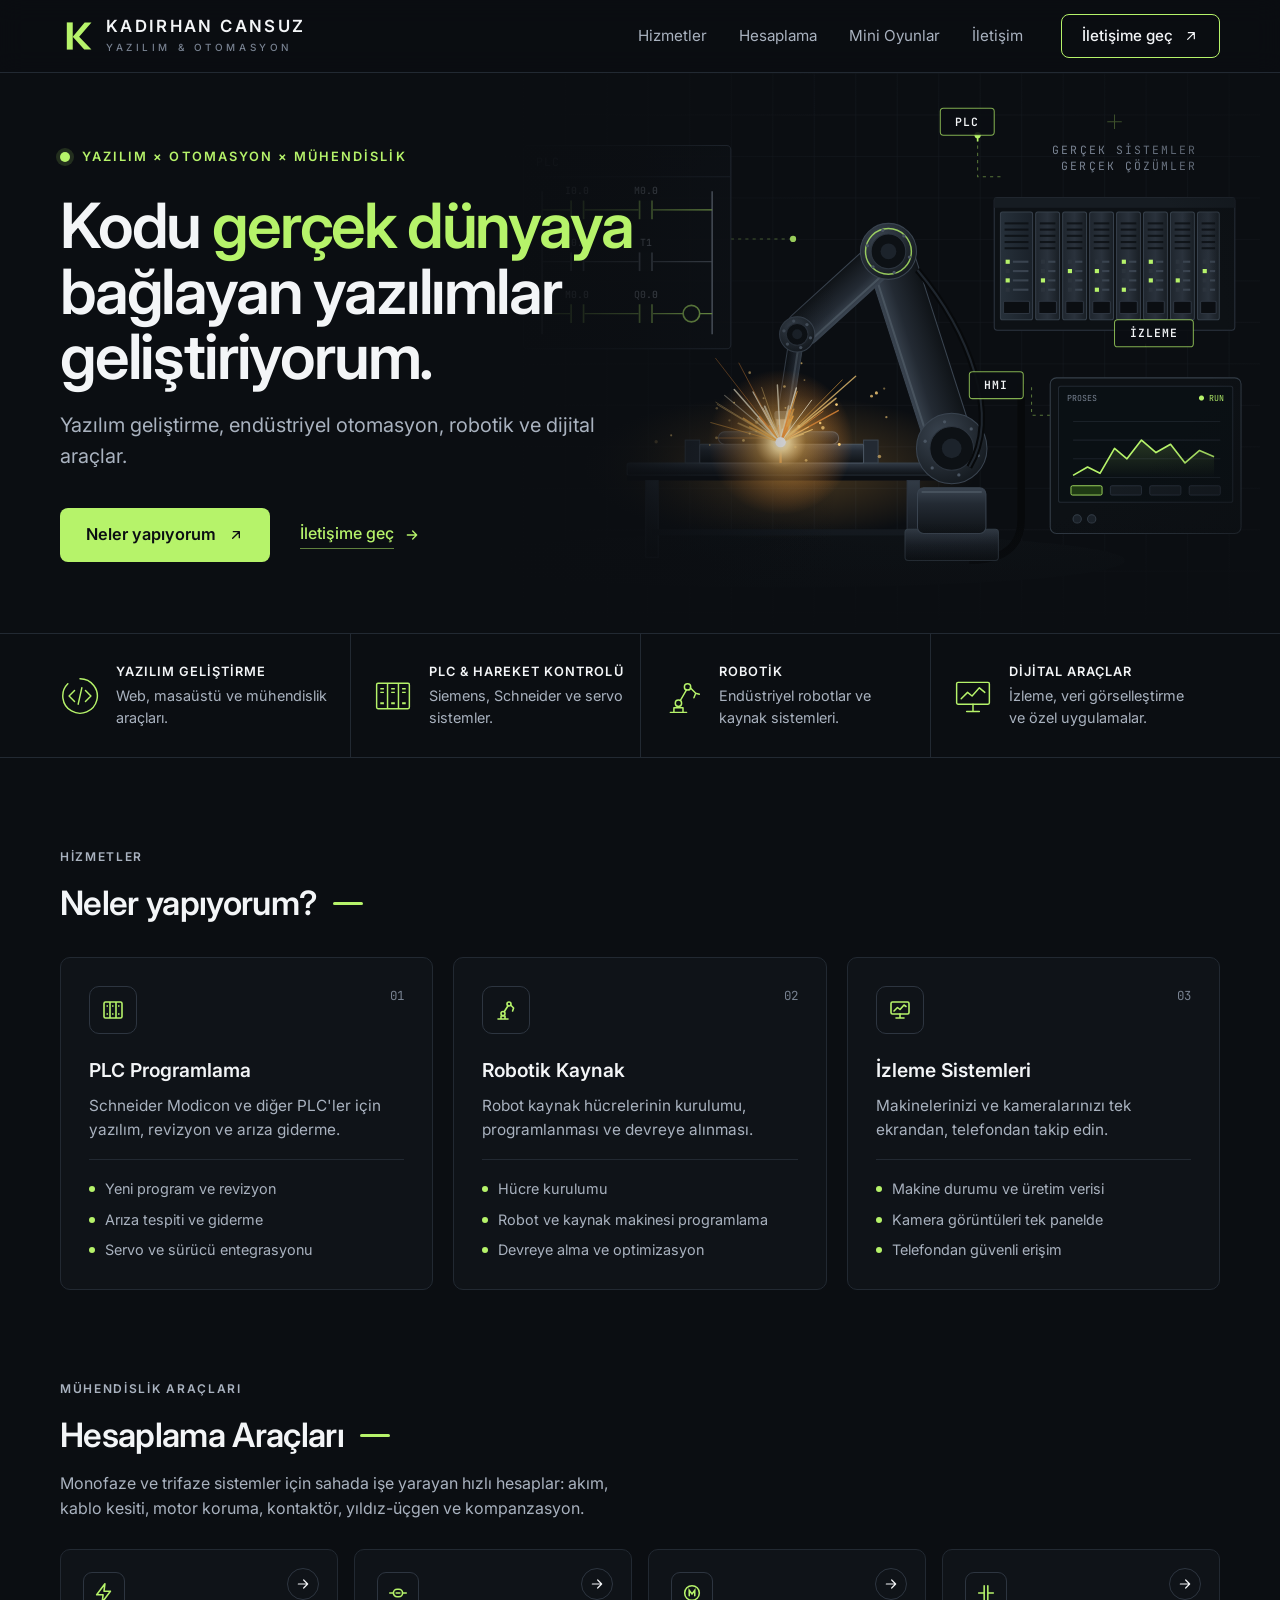
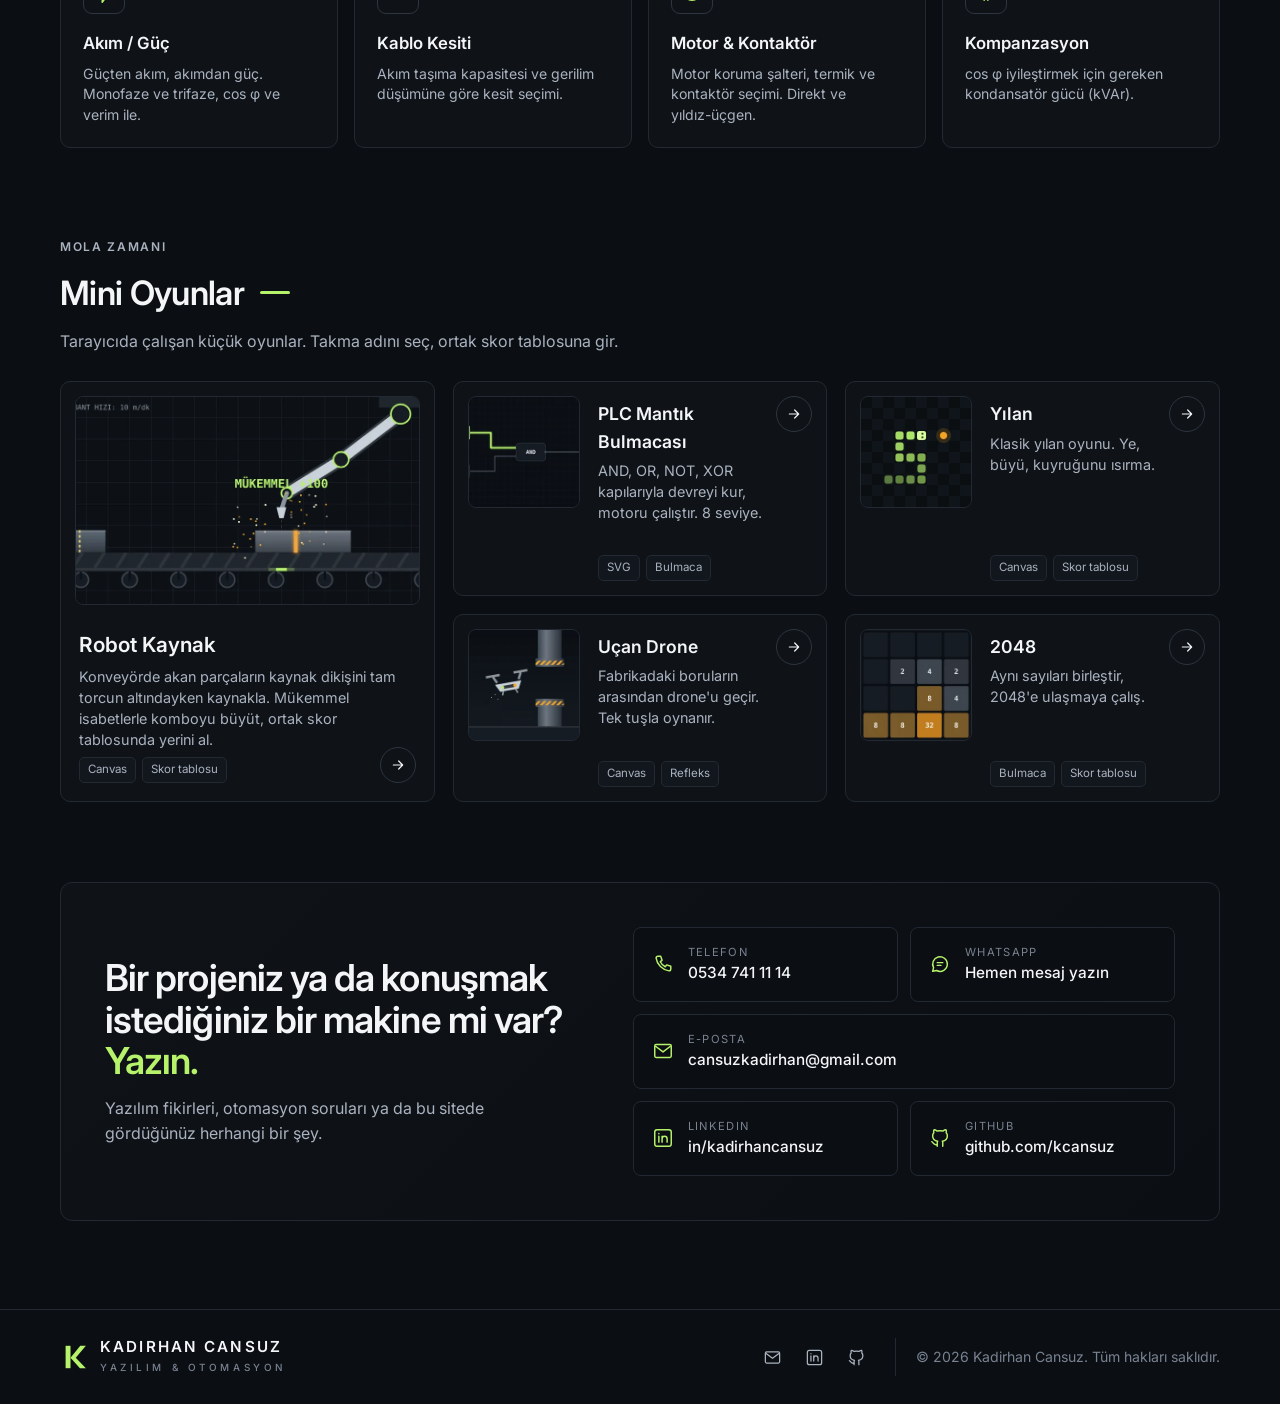
==== commit 4473981f: "Add files via upload" ====
--- a/index.html
+++ b/index.html
@@ -139,6 +139,20 @@
   .game.featured .arrow{top:auto;bottom:18px;right:18px}
   @media (max-width:520px){.games{grid-template-columns:1fr}.game img{width:88px;height:88px}.game.featured{grid-row:auto}}
 
+  /* Hesaplama araçları */
+  .tools{display:grid;grid-template-columns:repeat(4,minmax(0,1fr));gap:16px}
+  .tool{position:relative;display:flex;flex-direction:column;gap:8px;padding:22px;border:1px solid var(--line);border-radius:10px;background:var(--bg-2);transition:border-color .2s var(--ease),transform .25s var(--ease)}
+  .tool:hover{border-color:var(--accent);transform:translateY(-2px)}
+  .tool .ic{width:42px;height:42px;border-radius:9px;border:1px solid var(--line-2);display:grid;place-items:center;color:var(--accent);margin-bottom:8px}
+  .tool .ic svg{width:22px;height:22px}
+  .tool h3{font-size:1.05rem;font-weight:600}
+  .tool h3 a::after{content:"";position:absolute;inset:0}
+  .tool p{color:var(--text-2);font-size:.88rem;line-height:1.45}
+  .tool .arrow{top:18px;right:18px;width:32px;height:32px}
+  .tool:hover .arrow{background:var(--accent);border-color:var(--accent);color:var(--accent-ink)}
+  @media (max-width:1040px){.tools{grid-template-columns:repeat(2,minmax(0,1fr))}}
+  @media (max-width:520px){.tools{grid-template-columns:1fr}}
+
   /* İletişim */
   .contact{display:grid;grid-template-columns:minmax(0,1fr) minmax(0,1.15fr);gap:32px 56px;align-items:center;padding:44px;border:1px solid var(--line);border-radius:12px;background:linear-gradient(135deg,var(--bg-2),var(--bg))}
   .contact h2{font-size:clamp(1.6rem,1.2rem + 1.4vw,2.4rem);line-height:1.12;letter-spacing:-.025em;font-weight:600}
@@ -179,6 +193,7 @@
     </a>
     <nav class="menu" aria-label="Ana menü">
       <a href="#hizmetler">Hizmetler</a>
+      <a href="#hesaplama">Hesaplama</a>
       <a href="#oyunlar">Mini Oyunlar</a>
       <a href="#iletisim">İletişim</a>
     </nav>
@@ -320,6 +335,18 @@
     </div>
   </section>
 
+  <section class="sec" id="hesaplama" aria-labelledby="h-hesap">
+    <div class="wrap">
+      <div class="head"><div><p class="kicker">Mühendislik araçları</p><h2 id="h-hesap">Hesaplama Araçları</h2><p>Monofaze ve trifaze sistemler için sahada işe yarayan hızlı hesaplar: akım, kablo kesiti, motor koruma, kontaktör, yıldız-üçgen ve kompanzasyon.</p></div></div>
+      <div class="tools">
+        <article class="tool reveal"><div class="ic"><svg viewBox="0 0 24 24" fill="none" stroke="currentColor" stroke-width="1.7" stroke-linecap="round" stroke-linejoin="round" aria-hidden="true"><path d="M13 2 4 14h7l-1 8 9-12h-7z"/></svg></div><h3><a href="hesaplama.html#akim">Akım / Güç</a></h3><p>Güçten akım, akımdan güç. Monofaze ve trifaze, cos φ ve verim ile.</p><span class="arrow" aria-hidden="true"><svg viewBox="0 0 24 24" fill="none" stroke="currentColor" stroke-width="1.8" stroke-linecap="round" stroke-linejoin="round"><path d="M5 12h14M13 6l6 6-6 6"/></svg></span></article>
+        <article class="tool reveal"><div class="ic"><svg viewBox="0 0 24 24" fill="none" stroke="currentColor" stroke-width="1.7" stroke-linecap="round" aria-hidden="true"><path d="M3 12h4M17 12h4"/><rect x="7" y="8" width="10" height="8" rx="4"/><path d="M10 12h4"/></svg></div><h3><a href="hesaplama.html#kablo">Kablo Kesiti</a></h3><p>Akım taşıma kapasitesi ve gerilim düşümüne göre kesit seçimi.</p><span class="arrow" aria-hidden="true"><svg viewBox="0 0 24 24" fill="none" stroke="currentColor" stroke-width="1.8" stroke-linecap="round" stroke-linejoin="round"><path d="M5 12h14M13 6l6 6-6 6"/></svg></span></article>
+        <article class="tool reveal"><div class="ic"><svg viewBox="0 0 24 24" fill="none" stroke="currentColor" stroke-width="1.7" stroke-linecap="round" aria-hidden="true"><circle cx="12" cy="12" r="8"/><path d="M9 15V9l3 4 3-4v6"/></svg></div><h3><a href="hesaplama.html#motor">Motor &amp; Kontaktör</a></h3><p>Motor koruma şalteri, termik ve kontaktör seçimi. Direkt ve yıldız-üçgen.</p><span class="arrow" aria-hidden="true"><svg viewBox="0 0 24 24" fill="none" stroke="currentColor" stroke-width="1.8" stroke-linecap="round" stroke-linejoin="round"><path d="M5 12h14M13 6l6 6-6 6"/></svg></span></article>
+        <article class="tool reveal"><div class="ic"><svg viewBox="0 0 24 24" fill="none" stroke="currentColor" stroke-width="1.7" stroke-linecap="round" aria-hidden="true"><path d="M10 4v16M14 4v16M4 12h6M14 12h6"/></svg></div><h3><a href="hesaplama.html#komp">Kompanzasyon</a></h3><p>cos φ iyileştirmek için gereken kondansatör gücü (kVAr).</p><span class="arrow" aria-hidden="true"><svg viewBox="0 0 24 24" fill="none" stroke="currentColor" stroke-width="1.8" stroke-linecap="round" stroke-linejoin="round"><path d="M5 12h14M13 6l6 6-6 6"/></svg></span></article>
+      </div>
+    </div>
+  </section>
+
   <section class="sec" id="oyunlar" aria-labelledby="h-oyun">
     <div class="wrap">
       <div class="head"><div><p class="kicker">Mola zamanı</p><h2 id="h-oyun">Mini Oyunlar</h2><p>Tarayıcıda çalışan küçük oyunlar. Takma adını seç, ortak skor tablosuna gir.</p></div></div>
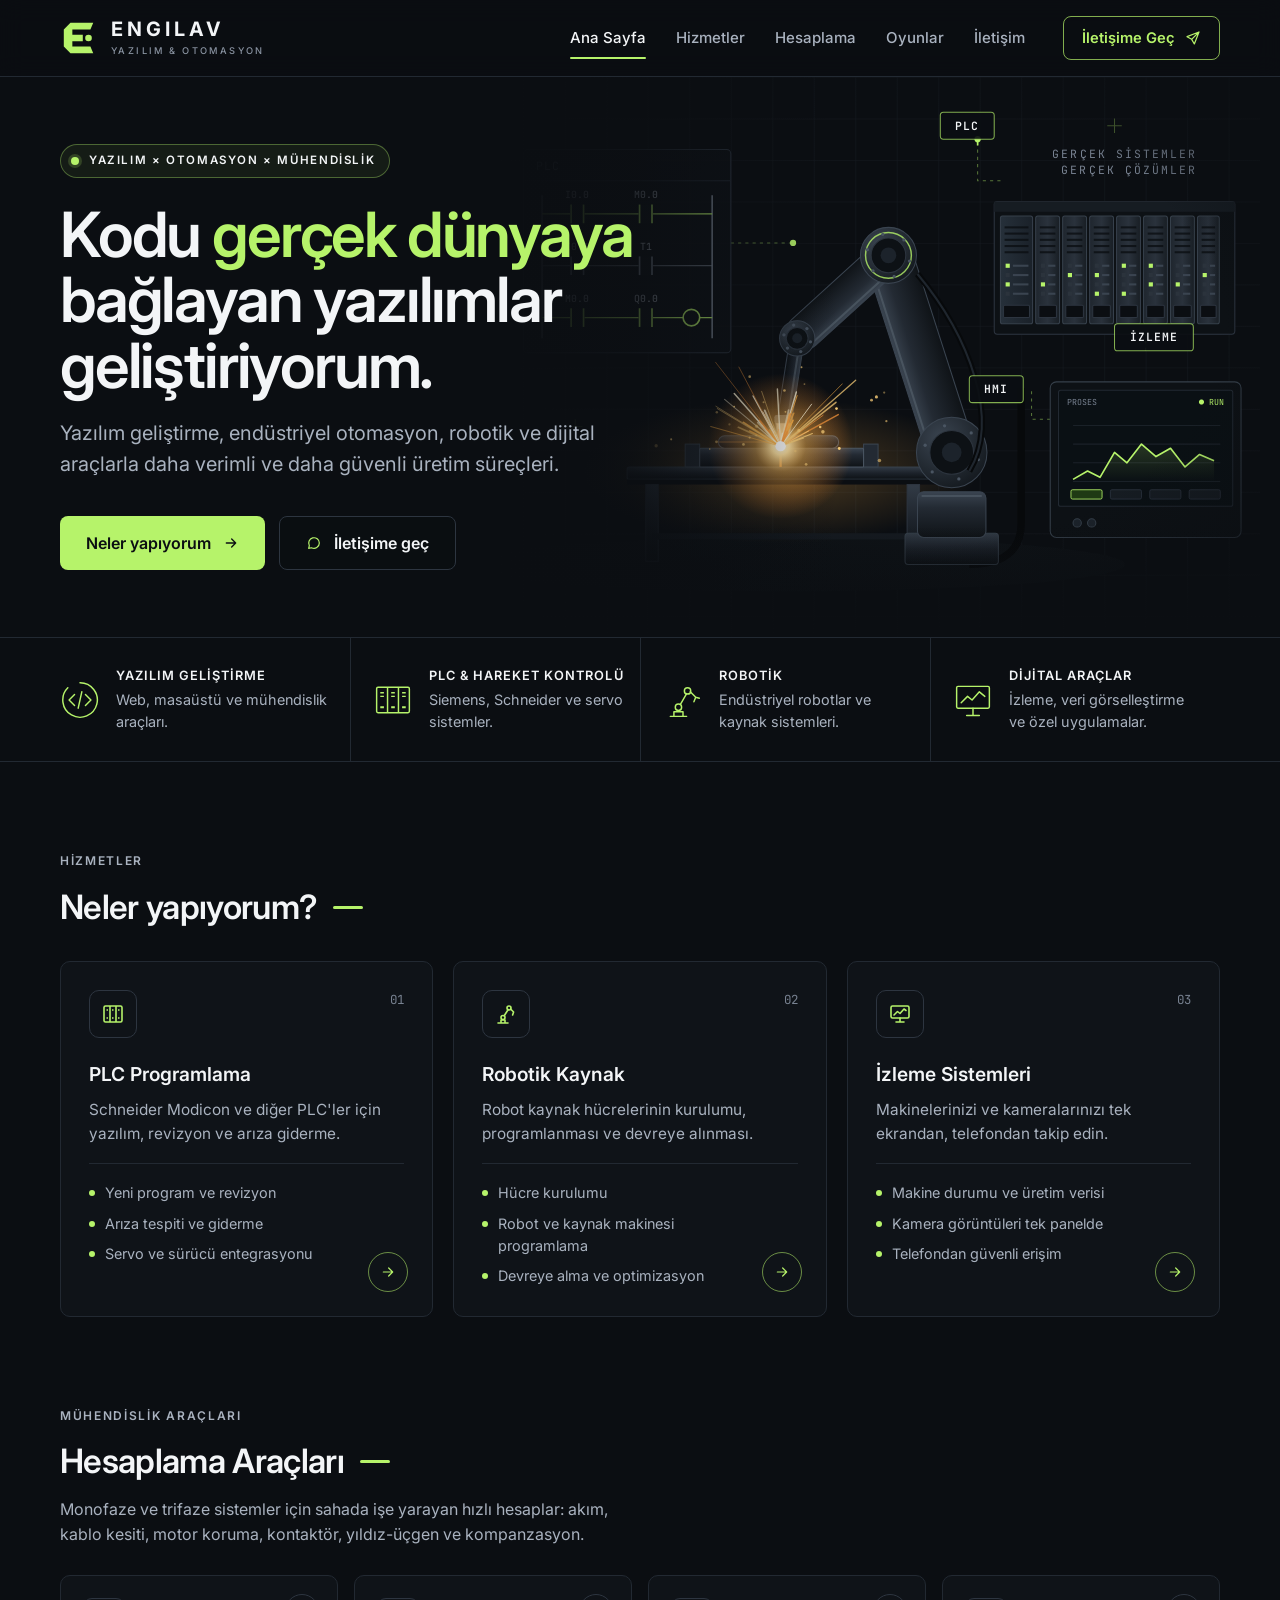
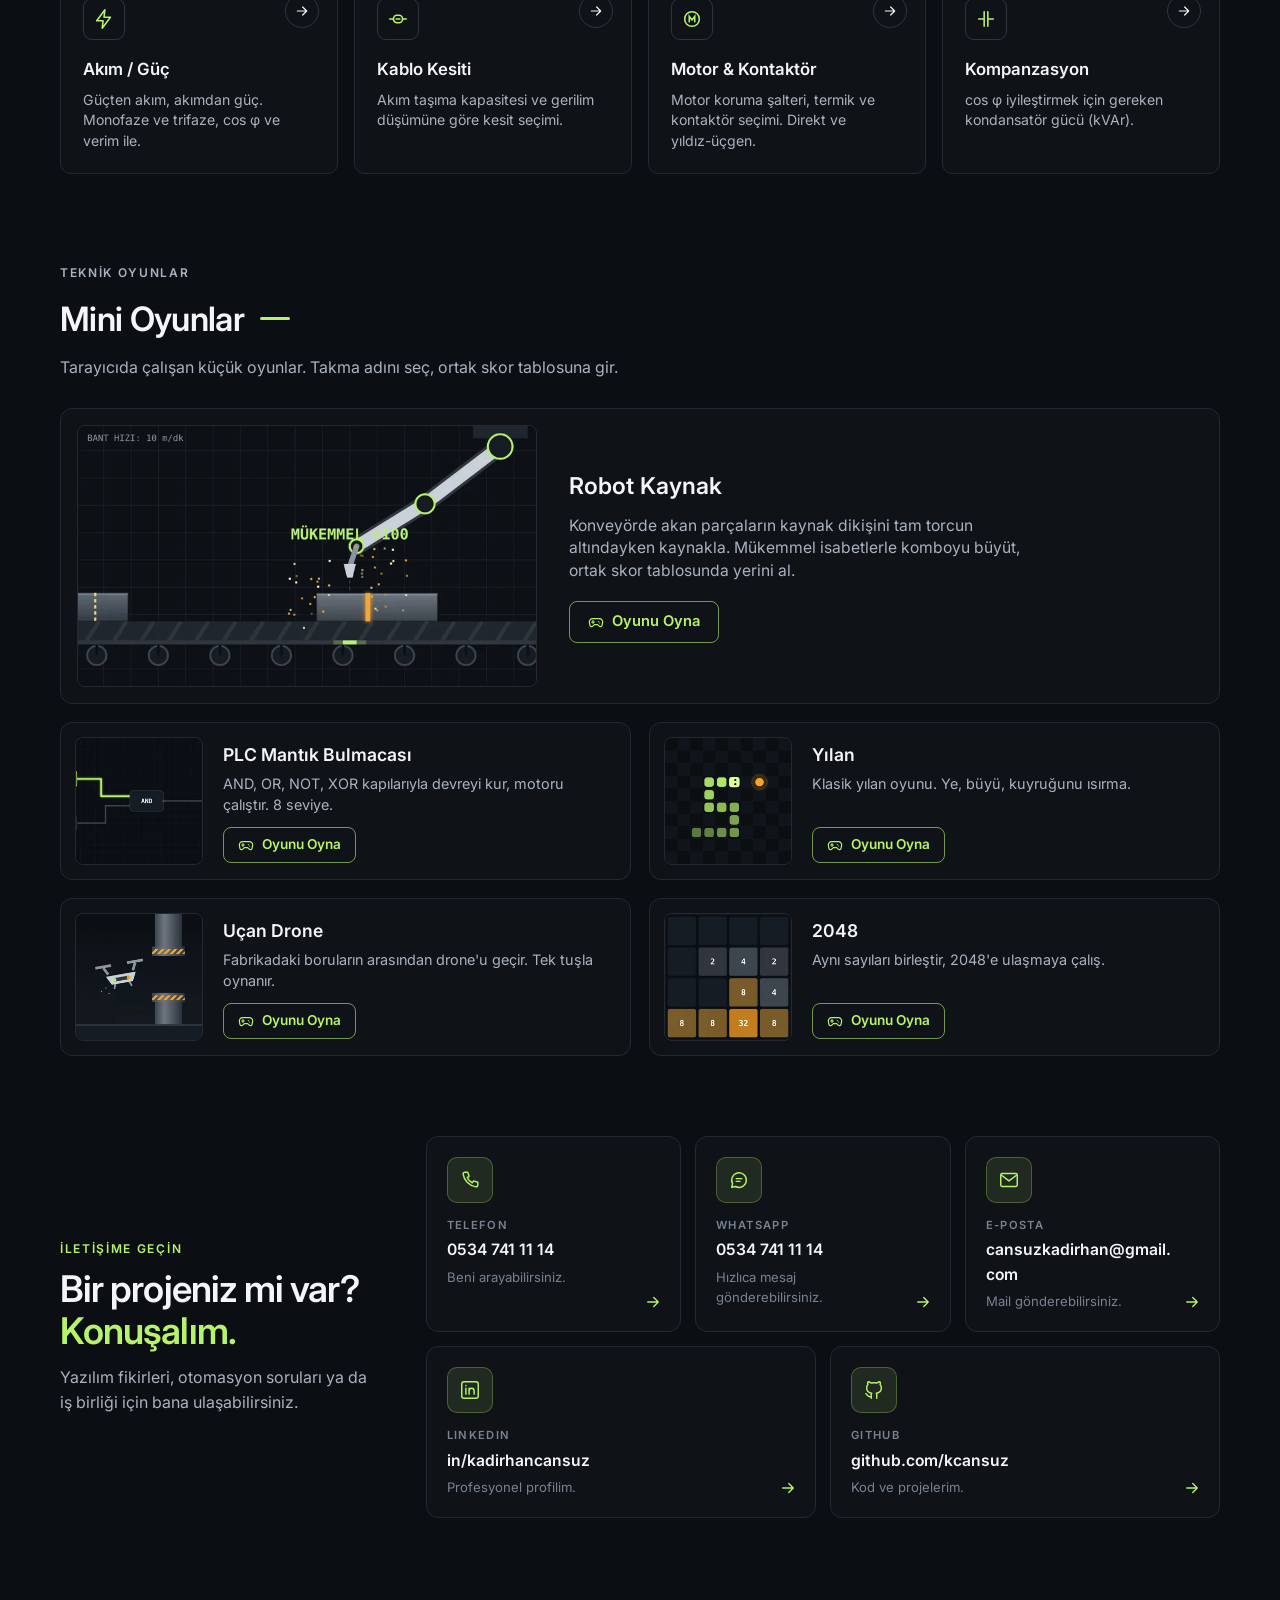
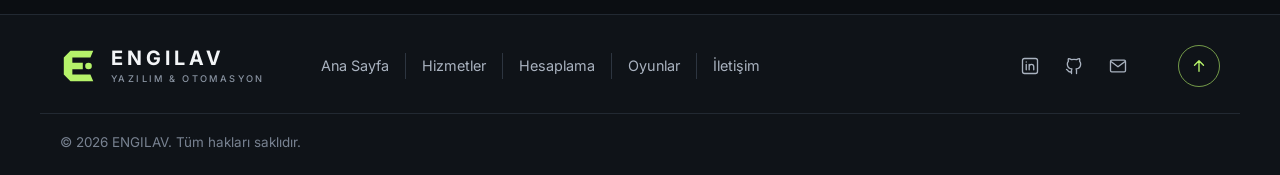
==== commit 74d9c7b7: "Add files via upload" ====
--- a/index.html
+++ b/index.html
@@ -3,13 +3,17 @@
 <head>
 <meta charset="utf-8">
 <meta name="viewport" content="width=device-width, initial-scale=1">
-<title>Kadirhan Cansuz — Yazılım ve Endüstriyel Otomasyon</title>
-<meta name="description" content="Kodu gerçek dünyaya bağlayan yazılımlar: PLC programlama, robotik kaynak, izleme sistemleri ve tarayıcıda oynanan mini oyunlar.">
+<title>ENGILAV — Yazılım ve Endüstriyel Otomasyon</title>
+<meta name="description" content="ENGILAV: PLC programlama, robotik kaynak, izleme sistemleri, elektrik hesaplama araçları ve tarayıcıda oynanan teknik mini oyunlar.">
 <meta name="theme-color" content="#0b0e12">
+<link rel="canonical" href="https://kcansuz.github.io/">
 <meta property="og:type" content="website">
-<meta property="og:title" content="Kadirhan Cansuz — Yazılım ve Endüstriyel Otomasyon">
-<meta property="og:description" content="Yazılım geliştirme, endüstriyel otomasyon, robotik ve dijital araçlar.">
+<meta property="og:site_name" content="ENGILAV">
+<meta property="og:locale" content="tr_TR">
+<meta property="og:title" content="ENGILAV — Yazılım ve Endüstriyel Otomasyon">
+<meta property="og:description" content="Kodu gerçek dünyaya bağlayan yazılımlar: PLC, robotik, izleme sistemleri ve dijital araçlar.">
 <meta property="og:url" content="https://kcansuz.github.io/">
+<meta name="twitter:card" content="summary">
 <link rel="icon" href="favicon.svg" type="image/svg+xml">
 <link rel="preconnect" href="https://fonts.googleapis.com">
 <link rel="preconnect" href="https://fonts.gstatic.com" crossorigin>
@@ -36,36 +40,54 @@
 
   /* Üst menü */
   .top{position:sticky;top:0;z-index:20;background:rgba(11,14,18,.85);-webkit-backdrop-filter:blur(12px);backdrop-filter:blur(12px);border-bottom:1px solid var(--line)}
-  .top .wrap{height:72px;display:flex;align-items:center;gap:24px}
-  .brand{display:flex;align-items:center;gap:12px;flex:none}
-  .brand svg{width:34px;height:34px}
-  .brand b{display:block;font-weight:600;font-size:1.05rem;letter-spacing:.14em;line-height:1.1;white-space:nowrap}
-  .brand small{display:block;font-size:.62rem;letter-spacing:.36em;color:var(--text-3);font-weight:500;margin-top:4px;white-space:nowrap}
-  .menu{display:flex;gap:4px;margin-left:auto}
-  .menu a{padding:9px 14px;color:var(--text-2);font-size:.95rem;border-radius:6px;transition:color .15s var(--ease)}
-  .menu a:hover{color:var(--text)}
-  .cta{display:inline-flex;align-items:center;gap:10px;height:44px;padding:0 20px;border:1px solid var(--accent);border-radius:8px;font-weight:500;font-size:.95rem;white-space:nowrap;transition:background-color .15s var(--ease),color .15s var(--ease)}
-  .cta:hover{background:var(--accent);color:var(--accent-ink)}
-  .cta svg,.btn svg,.tlink svg{width:16px;height:16px;transition:transform .2s var(--ease)}
-  @media (max-width:860px){.menu{display:none}.top .cta{margin-left:auto}}
-  @media (max-width:480px){.brand small{display:none}.brand b{font-size:.85rem;letter-spacing:.08em}.top .cta{padding:0 14px;height:40px;font-size:.88rem}.top .cta span{display:none}}
+  .top .wrap{height:76px;display:flex;align-items:center;gap:24px}
+  .brand{display:flex;align-items:center;gap:13px;flex:none;white-space:nowrap;color:var(--text)}
+  .brand svg{width:38px;height:38px;flex:none}
+  .brand .wm{display:flex;flex-direction:column;line-height:1}
+  .brand .wm b{font-weight:700;font-size:1.24rem;letter-spacing:.2em;margin-right:-.2em}
+  .brand .wm small{font-size:.58rem;font-weight:500;letter-spacing:.26em;color:#8a94a2;margin-top:6px}
+  @media (max-width:420px){.brand{gap:10px}.brand svg{width:32px;height:32px}.brand .wm b{font-size:1.04rem;letter-spacing:.16em}.brand .wm small{font-size:.5rem;letter-spacing:.2em}}
+  .menu{display:flex;gap:2px;margin-left:auto}
+  .menu a{position:relative;padding:10px 14px;color:var(--text-2);font-size:.94rem;font-weight:500;transition:color .15s var(--ease)}
+  .menu a::after{content:"";position:absolute;left:14px;right:14px;bottom:1px;height:2px;border-radius:2px;background:var(--accent);transform:scaleX(0);transition:transform .25s var(--ease)}
+  .menu a:hover,.menu a.on{color:var(--text)}
+  .menu a.on::after{transform:scaleX(1)}
+  .cta{display:inline-flex;align-items:center;gap:10px;height:44px;padding:0 18px;border:1px solid rgba(182,243,106,.7);border-radius:8px;color:var(--accent);font-weight:600;font-size:.92rem;white-space:nowrap;transition:background-color .15s var(--ease),color .15s var(--ease),border-color .15s var(--ease)}
+  .cta:hover{background:var(--accent);border-color:var(--accent);color:var(--accent-ink)}
+  .cta svg,.btn svg,.btn2 svg{width:16px;height:16px;flex:none;transition:transform .2s var(--ease)}
+  .navbtn{display:none;width:44px;height:44px;border:1px solid var(--line-2);border-radius:8px;background:none;color:var(--text);cursor:pointer;place-items:center}
+  .navbtn svg{width:20px;height:20px}
+  .navbtn .x{display:none}
+  .top.open .navbtn .x{display:block}.top.open .navbtn .h{display:none}
+  @media (max-width:940px){
+    .navbtn{display:grid}
+    .top .cta{margin-left:auto}
+    .menu{display:none;position:absolute;top:100%;left:0;right:0;flex-direction:column;gap:0;margin:0;padding:8px 20px 16px;background:#0b0e12;box-shadow:0 24px 40px rgba(0,0,0,.5);border-bottom:1px solid var(--line)}
+    .top.open .menu{display:flex}
+    .menu a{padding:14px 0;border-bottom:1px solid var(--line);font-size:1rem}
+    .menu a:last-child{border-bottom:0}
+    .menu a::after{left:0;right:auto;width:24px;bottom:8px}
+  }
+  @media (max-width:480px){.top .wrap{gap:12px}.top .cta{width:44px;padding:0;justify-content:center}.top .cta span{display:none}}
 
   /* Hero */
   .hero{position:relative;overflow:hidden;border-bottom:1px solid var(--line)}
   .hero .wrap{position:relative;min-height:560px;display:flex;align-items:center}
   .hero-copy{position:relative;z-index:2;max-width:600px;padding:64px 0}
-  .eyebrow{display:inline-flex;align-items:center;gap:12px;color:var(--accent);font-size:.8rem;font-weight:600;letter-spacing:.16em;text-transform:uppercase}
-  .eyebrow i{width:10px;height:10px;border-radius:50%;background:var(--accent);box-shadow:0 0 0 4px rgba(182,243,106,.14)}
+  .eyebrow{display:inline-flex;align-items:center;gap:10px;padding:7px 14px 7px 10px;border:1px solid rgba(182,243,106,.35);border-radius:999px;background:rgba(182,243,106,.06);color:var(--text);font-size:.72rem;font-weight:600;letter-spacing:.14em;text-transform:uppercase}
+  .eyebrow i{width:8px;height:8px;border-radius:50%;background:var(--accent);box-shadow:0 0 0 3px rgba(182,243,106,.18)}
   h1{font-size:clamp(2.3rem,1.4rem + 3.4vw,3.9rem);line-height:1.05;letter-spacing:-.035em;font-weight:600;margin:24px 0 20px}
   h1 span{color:var(--accent)}
   .lead{font-size:clamp(1.05rem,.95rem + .4vw,1.25rem);color:var(--text-2);max-width:46ch}
   .actions{display:flex;flex-wrap:wrap;align-items:center;gap:18px 30px;margin-top:36px}
-  .btn{display:inline-flex;align-items:center;gap:12px;height:54px;padding:0 26px;border-radius:8px;background:var(--accent);color:var(--accent-ink);font-weight:600;font-size:1.02rem;transition:background-color .15s var(--ease)}
+  .actions{gap:14px}
+  .btn,.btn2{display:inline-flex;align-items:center;gap:12px;height:54px;padding:0 26px;border-radius:8px;font-weight:600;font-size:1rem;transition:background-color .15s var(--ease),border-color .15s var(--ease),color .15s var(--ease)}
+  .btn{background:var(--accent);color:var(--accent-ink)}
   .btn:hover{background:#c6f888}
-  .btn:hover svg{transform:translate(2px,-2px)}
-  .tlink{display:inline-flex;align-items:center;gap:10px;color:var(--accent);font-weight:500}
-  .tlink span{border-bottom:1px solid rgba(182,243,106,.5);padding-bottom:2px}
-  .tlink:hover svg{transform:translateX(3px)}
+  .btn:hover svg{transform:translateX(3px)}
+  .btn2{border:1px solid var(--line-2);color:var(--text);background:rgba(11,14,18,.6)}
+  .btn2 svg{color:var(--accent)}
+  .btn2:hover{border-color:var(--accent)}
   .art{position:absolute;z-index:1;top:0;bottom:0;right:-20px;width:64%;pointer-events:none}
   .art svg{width:100%;height:100%}
   .art::before{content:"";position:absolute;inset:0;z-index:1;background:linear-gradient(90deg,var(--bg) 0%,rgba(11,14,18,.8) 18%,rgba(11,14,18,0) 45%),linear-gradient(0deg,var(--bg) 0%,rgba(11,14,18,0) 20%)}
@@ -102,12 +124,16 @@
   .head h2{display:flex;align-items:center;gap:16px;font-size:clamp(1.6rem,1.3rem + 1vw,2.1rem);font-weight:600;letter-spacing:-.02em}
   .head h2::after{content:"";width:30px;height:3px;background:var(--accent);border-radius:2px}
   .head p{color:var(--text-2);max-width:56ch;margin-top:10px}
-  .kicker{font-size:.75rem;letter-spacing:.14em;text-transform:uppercase;color:var(--text-3);font-weight:600;margin-bottom:10px}
+  .kicker{font-size:.75rem;letter-spacing:.14em;text-transform:uppercase;color:var(--accent);font-weight:600;margin-bottom:10px}
 
   /* Hizmetler */
   .services{display:grid;grid-template-columns:repeat(3,minmax(0,1fr));gap:20px}
   .svc{position:relative;padding:28px;border:1px solid var(--line);border-radius:10px;background:var(--bg-2);transition:border-color .2s var(--ease)}
-  .svc:hover{border-color:var(--line-2)}
+  .svc:hover{border-color:rgba(182,243,106,.45)}
+  .svc ul{padding-right:52px}
+  .svc .go{position:absolute;right:24px;bottom:24px;width:40px;height:40px;border-radius:50%;border:1px solid rgba(182,243,106,.55);color:var(--accent);display:grid;place-items:center;transition:background-color .2s var(--ease),color .2s var(--ease)}
+  .svc .go svg{width:16px;height:16px}
+  .svc .go:hover{background:var(--accent);color:var(--accent-ink)}
   .svc .ic{width:48px;height:48px;border-radius:10px;border:1px solid var(--line-2);display:grid;place-items:center;color:var(--accent);margin-bottom:22px}
   .svc .ic svg{width:24px;height:24px}
   .svc .num{position:absolute;top:28px;right:28px;font-size:.78rem;color:var(--text-3)}
@@ -119,25 +145,25 @@
   @media (max-width:960px){.services{grid-template-columns:1fr}}
 
   /* Oyunlar */
-  .games{display:grid;grid-template-columns:repeat(auto-fill,minmax(360px,1fr));gap:18px}
-  .game{position:relative;display:flex;gap:18px;padding:14px;border:1px solid var(--line);border-radius:10px;background:var(--bg-2);transition:border-color .2s var(--ease),transform .25s var(--ease)}
-  .game:hover{border-color:var(--line-2);transform:translateY(-2px)}
-  .game img{width:112px;height:112px;flex:none;border-radius:8px;border:1px solid var(--line);object-fit:cover;background:var(--surface)}
-  .game div{flex:1;min-width:0;display:flex;flex-direction:column;gap:6px;padding:4px 44px 0 0}
+  .games{display:grid;grid-template-columns:repeat(2,minmax(0,1fr));gap:18px}
+  .game{position:relative;display:flex;gap:20px;padding:14px;border:1px solid var(--line);border-radius:12px;background:var(--bg-2);transition:border-color .2s var(--ease),transform .25s var(--ease)}
+  .game:hover{border-color:rgba(182,243,106,.45);transform:translateY(-2px)}
+  .game img{width:128px;height:128px;flex:none;border-radius:8px;border:1px solid var(--line);object-fit:cover;background:var(--surface)}
+  .game .gb{flex:1;min-width:0;display:flex;flex-direction:column;gap:6px;padding:4px 4px 2px 0}
   .game h3{font-size:1.1rem;font-weight:600}
-  .game h3 a::after{content:"";position:absolute;inset:0}
+  .game h3 a::after{content:"";position:absolute;inset:0;border-radius:12px}
   .game p{color:var(--text-2);font-size:.9rem;line-height:1.45}
-  .tags{display:flex;gap:6px;flex-wrap:wrap;margin-top:auto}
-  .tags li{font-size:.72rem;color:var(--text-2);border:1px solid var(--line);background:var(--surface);border-radius:5px;padding:3px 8px}
-  .arrow{position:absolute;top:14px;right:14px;width:36px;height:36px;border-radius:50%;border:1px solid var(--line-2);display:grid;place-items:center;transition:all .2s var(--ease)}
-  .arrow svg{width:16px;height:16px}
-  .game:hover .arrow{background:var(--accent);border-color:var(--accent);color:var(--accent-ink)}
-  .game.featured{grid-row:span 2;flex-direction:column}
-  .game.featured img{width:100%;height:auto;aspect-ratio:760/460}
-  .game.featured div{padding:6px 4px 4px}
-  .game.featured h3{font-size:1.3rem}
-  .game.featured .arrow{top:auto;bottom:18px;right:18px}
-  @media (max-width:520px){.games{grid-template-columns:1fr}.game img{width:88px;height:88px}.game.featured{grid-row:auto}}
+  .play{margin-top:auto;align-self:flex-start;display:inline-flex;align-items:center;gap:8px;height:36px;padding:0 14px;border:1px solid rgba(182,243,106,.6);border-radius:8px;color:var(--accent);font-size:.85rem;font-weight:600;transition:background-color .2s var(--ease),color .2s var(--ease)}
+  .play svg{width:16px;height:16px}
+  .game:hover .play{background:var(--accent);border-color:var(--accent);color:var(--accent-ink)}
+  .game.wide{grid-column:1/-1;padding:16px}
+  .game.wide img{width:min(48%,460px);height:auto;aspect-ratio:760/433}
+  .game.wide .gb{justify-content:center;gap:10px;padding:12px 16px 12px 12px}
+  .game.wide h3{font-size:1.45rem}
+  .game.wide p{font-size:.98rem;max-width:46ch}
+  .game.wide .play{margin-top:8px;height:42px;padding:0 18px;font-size:.92rem}
+  @media (max-width:820px){.games{grid-template-columns:1fr}.game.wide{flex-direction:column}.game.wide img{width:100%}.game.wide .gb{padding:4px 4px 6px}}
+  @media (max-width:420px){.game img{width:96px;height:96px}.game{gap:14px}}
 
   /* Hesaplama araçları */
   .tools{display:grid;grid-template-columns:repeat(4,minmax(0,1fr));gap:16px}
@@ -148,35 +174,49 @@
   .tool h3{font-size:1.05rem;font-weight:600}
   .tool h3 a::after{content:"";position:absolute;inset:0}
   .tool p{color:var(--text-2);font-size:.88rem;line-height:1.45}
-  .tool .arrow{top:18px;right:18px;width:32px;height:32px}
+  .tool .arrow{position:absolute;top:18px;right:18px;width:34px;height:34px;border-radius:50%;border:1px solid var(--line-2);display:grid;place-items:center;transition:all .2s var(--ease)}
+  .tool .arrow svg{width:16px;height:16px}
   .tool:hover .arrow{background:var(--accent);border-color:var(--accent);color:var(--accent-ink)}
   @media (max-width:1040px){.tools{grid-template-columns:repeat(2,minmax(0,1fr))}}
   @media (max-width:520px){.tools{grid-template-columns:1fr}}
 
   /* İletişim */
-  .contact{display:grid;grid-template-columns:minmax(0,1fr) minmax(0,1.15fr);gap:32px 56px;align-items:center;padding:44px;border:1px solid var(--line);border-radius:12px;background:linear-gradient(135deg,var(--bg-2),var(--bg))}
-  .contact h2{font-size:clamp(1.6rem,1.2rem + 1.4vw,2.4rem);line-height:1.12;letter-spacing:-.025em;font-weight:600}
+  .contact{display:grid;grid-template-columns:minmax(0,.8fr) minmax(0,2fr);gap:32px 48px;align-items:center}
+  .contact h2{font-size:clamp(1.6rem,1.2rem + 1.4vw,2.3rem);line-height:1.12;letter-spacing:-.025em;font-weight:600}
   .contact h2 span{color:var(--accent)}
-  .contact .intro{color:var(--text-2);margin-top:14px;max-width:42ch}
-  .clist{display:grid;grid-template-columns:repeat(2,minmax(0,1fr));gap:12px}
-  .clist a{display:flex;align-items:center;gap:14px;padding:16px 18px;border:1px solid var(--line);border-radius:8px;background:var(--bg);min-width:0;transition:border-color .2s var(--ease)}
-  .clist a:hover{border-color:var(--accent)}
-  .clist a.wide{grid-column:1/-1}
-  .clist svg{width:22px;height:22px;color:var(--accent);flex:none}
-  .clist span{min-width:0}
-  .clist small{display:block;font-size:.7rem;letter-spacing:.12em;text-transform:uppercase;color:var(--text-3)}
-  .clist b{display:block;font-weight:500;font-size:.96rem;white-space:nowrap;overflow:hidden;text-overflow:ellipsis}
-  @media (max-width:960px){.contact{grid-template-columns:1fr;padding:28px}}
-  @media (max-width:520px){.clist{grid-template-columns:1fr}}
+  .contact .intro{color:var(--text-2);margin-top:14px;max-width:38ch}
+  .clist{display:grid;grid-template-columns:repeat(6,minmax(0,1fr));gap:14px}
+  .cc{position:relative;grid-column:span 2;display:flex;flex-direction:column;gap:14px;padding:20px;border:1px solid var(--line);border-radius:12px;background:var(--bg-2);min-width:0;transition:border-color .2s var(--ease),transform .25s var(--ease)}
+  .cc.half{grid-column:span 3}
+  .cc:hover{border-color:rgba(182,243,106,.5);transform:translateY(-2px)}
+  .cic{width:46px;height:46px;border-radius:10px;display:grid;place-items:center;background:rgba(182,243,106,.1);border:1px solid rgba(182,243,106,.28);color:var(--accent)}
+  .cic svg{width:22px;height:22px}
+  .ct{min-width:0;padding-right:28px}
+  .ct small{display:block;font-size:.7rem;letter-spacing:.12em;text-transform:uppercase;color:var(--text-3);font-weight:600}
+  .ct b{display:block;font-weight:600;font-size:.98rem;margin-top:4px;overflow-wrap:anywhere}
+  .ct em{display:block;font-style:normal;color:var(--text-3);font-size:.82rem;margin-top:4px}
+  .cc .go{position:absolute;right:18px;bottom:20px;width:18px;height:18px;color:var(--accent);transition:transform .2s var(--ease)}
+  .cc:hover .go{transform:translateX(3px)}
+  @media (max-width:1100px){.contact{grid-template-columns:1fr}}
+  @media (max-width:760px){.clist{grid-template-columns:repeat(2,minmax(0,1fr))}.cc,.cc.half{grid-column:span 1}.cc.mail{grid-column:1/-1}}
+  @media (max-width:440px){.clist{grid-template-columns:1fr}.cc.mail{grid-column:auto}}
 
   /* Alt bilgi */
-  footer{border-top:1px solid var(--line);margin-top:88px}
-  footer .wrap{display:flex;justify-content:space-between;align-items:center;gap:20px;flex-wrap:wrap;padding-top:28px;padding-bottom:28px}
-  .fr{display:flex;align-items:center;gap:20px;color:var(--text-3);font-size:.88rem;flex-wrap:wrap}
-  .fi{display:flex;gap:4px;padding-right:20px;border-right:1px solid var(--line)}
-  .fi a{width:38px;height:38px;display:grid;place-items:center;border-radius:8px;color:var(--text-2)}
+  footer{border-top:1px solid var(--line);margin-top:96px;background:var(--bg-2)}
+  .fmain{display:flex;align-items:center;gap:24px 40px;flex-wrap:wrap;padding-top:30px;padding-bottom:26px}
+  .fnav{display:flex;flex-wrap:wrap;gap:6px 0;margin-right:auto}
+  .fnav a{padding:2px 16px;color:var(--text-2);font-size:.9rem;border-left:1px solid var(--line-2)}
+  .fnav a:first-child{border-left:0}
+  .fnav a:hover{color:var(--accent)}
+  .fi{display:flex;gap:4px}
+  .fi a{width:40px;height:40px;display:grid;place-items:center;border-radius:8px;color:var(--text-2);transition:color .15s var(--ease),background-color .15s var(--ease)}
   .fi a:hover{color:var(--accent);background:var(--surface)}
-  .fi svg{width:19px;height:19px}
+  .fi svg{width:20px;height:20px}
+  .totop{width:42px;height:42px;border-radius:50%;border:1px solid rgba(182,243,106,.6);color:var(--accent);display:grid;place-items:center;transition:background-color .2s var(--ease),color .2s var(--ease)}
+  .totop svg{width:18px;height:18px}
+  .totop:hover{background:var(--accent);color:var(--accent-ink)}
+  .fcopy{border-top:1px solid var(--line);padding-top:18px;padding-bottom:22px;color:var(--text-3);font-size:.84rem}
+  @media (max-width:760px){.fmain{flex-direction:column;align-items:flex-start}.fnav{margin:0 0 0 -16px}.fnav a:first-child{padding-left:16px}}
 
   .reveal{opacity:0;transform:translateY(12px);transition:opacity .6s var(--ease),transform .6s var(--ease)}
   .reveal.in{opacity:1;transform:none}
@@ -185,19 +225,21 @@
 </head>
 <body>
 
-<header class="top">
+<header class="top" id="top">
   <div class="wrap">
-    <a href="#" class="brand" aria-label="Kadirhan Cansuz — ana sayfa">
-      <svg viewBox="0 0 40 40" aria-hidden="true"><path d="M8 4h7v32H8z" fill="#b6f36a"/><path d="M15 21 29 4h8L22.5 21 37 36h-8.5z" fill="#b6f36a"/></svg>
-      <span><b>KADIRHAN CANSUZ</b><small>YAZILIM &amp; OTOMASYON</small></span>
+    <a href="#" class="brand" aria-label="ENGILAV — ana sayfa">
+      <svg viewBox="0 0 40 40" aria-hidden="true"><path d="M11 4H35L32 11H13V16.5H24V23.5H13V29H32L35 36H11L4 29V11Z" fill="#b6f36a"/><circle cx="30" cy="20" r="3.5" fill="#b6f36a"/></svg>
+      <span class="wm"><b>ENGILAV</b><small>YAZILIM &amp; OTOMASYON</small></span>
     </a>
-    <nav class="menu" aria-label="Ana menü">
-      <a href="#hizmetler">Hizmetler</a>
-      <a href="#hesaplama">Hesaplama</a>
-      <a href="#oyunlar">Mini Oyunlar</a>
-      <a href="#iletisim">İletişim</a>
+    <nav class="menu" id="menu" aria-label="Ana menü">
+      <a href="#" class="on" data-s="top">Ana Sayfa</a>
+      <a href="#hizmetler" data-s="hizmetler">Hizmetler</a>
+      <a href="#hesaplama" data-s="hesaplama">Hesaplama</a>
+      <a href="#oyunlar" data-s="oyunlar">Oyunlar</a>
+      <a href="#iletisim" data-s="iletisim">İletişim</a>
     </nav>
-    <a class="cta" href="#iletisim"><span>İletişime geç</span><svg viewBox="0 0 24 24" fill="none" stroke="currentColor" stroke-width="1.8" stroke-linecap="round" stroke-linejoin="round" aria-hidden="true"><path d="M7 17 17 7M8 7h9v9"/></svg></a>
+    <a class="cta" href="#iletisim" aria-label="İletişime geç"><span>İletişime Geç</span><svg viewBox="0 0 24 24" fill="none" stroke="currentColor" stroke-width="1.8" stroke-linecap="round" stroke-linejoin="round" aria-hidden="true"><path d="M21 3 10 14M21 3l-7 18-4-7-7-4z"/></svg></a>
+    <button class="navbtn" type="button" aria-label="Menüyü aç" aria-expanded="false" aria-controls="menu"><svg class="h" viewBox="0 0 24 24" fill="none" stroke="currentColor" stroke-width="1.8" stroke-linecap="round" aria-hidden="true"><path d="M4 7h16M4 12h16M4 17h16"/></svg><svg class="x" viewBox="0 0 24 24" fill="none" stroke="currentColor" stroke-width="1.8" stroke-linecap="round" aria-hidden="true"><path d="M6 6l12 12M18 6 6 18"/></svg></button>
   </div>
 </header>
 
@@ -207,10 +249,10 @@
       <div class="hero-copy">
         <p class="eyebrow"><i aria-hidden="true"></i>Yazılım × Otomasyon × Mühendislik</p>
         <h1 id="baslik">Kodu <span>gerçek dünyaya</span> bağlayan yazılımlar geliştiriyorum.</h1>
-        <p class="lead">Yazılım geliştirme, endüstriyel otomasyon, robotik ve dijital araçlar.</p>
+        <p class="lead">Yazılım geliştirme, endüstriyel otomasyon, robotik ve dijital araçlarla daha verimli ve daha güvenli üretim süreçleri.</p>
         <div class="actions">
-          <a class="btn" href="#hizmetler">Neler yapıyorum<svg viewBox="0 0 24 24" fill="none" stroke="currentColor" stroke-width="2" stroke-linecap="round" stroke-linejoin="round" aria-hidden="true"><path d="M7 17 17 7M8 7h9v9"/></svg></a>
-          <a class="tlink" href="#iletisim"><span>İletişime geç</span><svg viewBox="0 0 24 24" fill="none" stroke="currentColor" stroke-width="2" stroke-linecap="round" stroke-linejoin="round" aria-hidden="true"><path d="M5 12h14M13 6l6 6-6 6"/></svg></a>
+          <a class="btn" href="#hizmetler">Neler yapıyorum<svg viewBox="0 0 24 24" fill="none" stroke="currentColor" stroke-width="2" stroke-linecap="round" stroke-linejoin="round" aria-hidden="true"><path d="M5 12h14M13 6l6 6-6 6"/></svg></a>
+          <a class="btn2" href="#iletisim"><svg viewBox="0 0 24 24" fill="none" stroke="currentColor" stroke-width="1.8" stroke-linejoin="round" aria-hidden="true"><path d="M20 12a8 8 0 0 1-11.7 7.1L4 20l1-4A8 8 0 1 1 20 12z"/></svg>İletişime geç</a>
         </div>
       </div>
       <div class="art"><svg viewBox="0 0 760 540" preserveAspectRatio="xMidYMid slice" role="img" aria-labelledby="hero-art-title">
@@ -316,6 +358,7 @@
           <h3>PLC Programlama</h3>
           <p>Schneider Modicon ve diğer PLC'ler için yazılım, revizyon ve arıza giderme.</p>
           <ul><li>Yeni program ve revizyon</li><li>Arıza tespiti ve giderme</li><li>Servo ve sürücü entegrasyonu</li></ul>
+          <a class="go" href="#iletisim" aria-label="PLC Programlama için iletişime geç"><svg viewBox="0 0 24 24" fill="none" stroke="currentColor" stroke-width="1.8" stroke-linecap="round" stroke-linejoin="round" aria-hidden="true"><path d="M5 12h14M13 6l6 6-6 6"/></svg></a>
         </article>
         <article class="svc reveal">
           <span class="num mono">02</span>
@@ -323,6 +366,7 @@
           <h3>Robotik Kaynak</h3>
           <p>Robot kaynak hücrelerinin kurulumu, programlanması ve devreye alınması.</p>
           <ul><li>Hücre kurulumu</li><li>Robot ve kaynak makinesi programlama</li><li>Devreye alma ve optimizasyon</li></ul>
+          <a class="go" href="#iletisim" aria-label="Robotik Kaynak için iletişime geç"><svg viewBox="0 0 24 24" fill="none" stroke="currentColor" stroke-width="1.8" stroke-linecap="round" stroke-linejoin="round" aria-hidden="true"><path d="M5 12h14M13 6l6 6-6 6"/></svg></a>
         </article>
         <article class="svc reveal">
           <span class="num mono">03</span>
@@ -330,6 +374,7 @@
           <h3>İzleme Sistemleri</h3>
           <p>Makinelerinizi ve kameralarınızı tek ekrandan, telefondan takip edin.</p>
           <ul><li>Makine durumu ve üretim verisi</li><li>Kamera görüntüleri tek panelde</li><li>Telefondan güvenli erişim</li></ul>
+          <a class="go" href="#iletisim" aria-label="İzleme Sistemleri için iletişime geç"><svg viewBox="0 0 24 24" fill="none" stroke="currentColor" stroke-width="1.8" stroke-linecap="round" stroke-linejoin="round" aria-hidden="true"><path d="M5 12h14M13 6l6 6-6 6"/></svg></a>
         </article>
       </div>
     </div>
@@ -349,13 +394,13 @@
 
   <section class="sec" id="oyunlar" aria-labelledby="h-oyun">
     <div class="wrap">
-      <div class="head"><div><p class="kicker">Mola zamanı</p><h2 id="h-oyun">Mini Oyunlar</h2><p>Tarayıcıda çalışan küçük oyunlar. Takma adını seç, ortak skor tablosuna gir.</p></div></div>
+      <div class="head"><div><p class="kicker">Teknik oyunlar</p><h2 id="h-oyun">Mini Oyunlar</h2><p>Tarayıcıda çalışan küçük oyunlar. Takma adını seç, ortak skor tablosuna gir.</p></div></div>
       <div class="games">
-        <article class="game featured reveal"><img src="img/kaynak-genis.webp" alt="" width="760" height="460" loading="lazy"><div><h3><a href="kaynak.html">Robot Kaynak</a></h3><p>Konveyörde akan parçaların kaynak dikişini tam torcun altındayken kaynakla. Mükemmel isabetlerle komboyu büyüt, ortak skor tablosunda yerini al.</p><ul class="tags"><li>Canvas</li><li>Skor tablosu</li></ul></div><span class="arrow" aria-hidden="true"><svg viewBox="0 0 24 24" fill="none" stroke="currentColor" stroke-width="1.8" stroke-linecap="round" stroke-linejoin="round"><path d="M5 12h14M13 6l6 6-6 6"/></svg></span></article>
-        <article class="game reveal"><img src="img/plc.webp" alt="" width="112" height="112" loading="lazy"><div><h3><a href="plc.html">PLC Mantık Bulmacası</a></h3><p>AND, OR, NOT, XOR kapılarıyla devreyi kur, motoru çalıştır. 8 seviye.</p><ul class="tags"><li>SVG</li><li>Bulmaca</li></ul></div><span class="arrow" aria-hidden="true"><svg viewBox="0 0 24 24" fill="none" stroke="currentColor" stroke-width="1.8" stroke-linecap="round" stroke-linejoin="round"><path d="M5 12h14M13 6l6 6-6 6"/></svg></span></article>
-        <article class="game reveal"><img src="img/yilan.webp" alt="" width="112" height="112" loading="lazy"><div><h3><a href="yilan.html">Yılan</a></h3><p>Klasik yılan oyunu. Ye, büyü, kuyruğunu ısırma.</p><ul class="tags"><li>Canvas</li><li>Skor tablosu</li></ul></div><span class="arrow" aria-hidden="true"><svg viewBox="0 0 24 24" fill="none" stroke="currentColor" stroke-width="1.8" stroke-linecap="round" stroke-linejoin="round"><path d="M5 12h14M13 6l6 6-6 6"/></svg></span></article>
-        <article class="game reveal"><img src="img/drone.webp" alt="" width="112" height="112" loading="lazy"><div><h3><a href="drone.html">Uçan Drone</a></h3><p>Fabrikadaki boruların arasından drone'u geçir. Tek tuşla oynanır.</p><ul class="tags"><li>Canvas</li><li>Refleks</li></ul></div><span class="arrow" aria-hidden="true"><svg viewBox="0 0 24 24" fill="none" stroke="currentColor" stroke-width="1.8" stroke-linecap="round" stroke-linejoin="round"><path d="M5 12h14M13 6l6 6-6 6"/></svg></span></article>
-        <article class="game reveal"><img src="img/2048.webp" alt="" width="112" height="112" loading="lazy"><div><h3><a href="2048.html">2048</a></h3><p>Aynı sayıları birleştir, 2048'e ulaşmaya çalış.</p><ul class="tags"><li>Bulmaca</li><li>Skor tablosu</li></ul></div><span class="arrow" aria-hidden="true"><svg viewBox="0 0 24 24" fill="none" stroke="currentColor" stroke-width="1.8" stroke-linecap="round" stroke-linejoin="round"><path d="M5 12h14M13 6l6 6-6 6"/></svg></span></article>
+        <article class="game wide reveal"><img src="img/kaynak-genis.webp" alt="" width="760" height="433" loading="lazy"><div class="gb"><h3><a href="kaynak.html">Robot Kaynak</a></h3><p>Konveyörde akan parçaların kaynak dikişini tam torcun altındayken kaynakla. Mükemmel isabetlerle komboyu büyüt, ortak skor tablosunda yerini al.</p><span class="play" aria-hidden="true"><svg viewBox="0 0 24 24" fill="none" stroke="currentColor" stroke-width="1.8" stroke-linecap="round" stroke-linejoin="round" aria-hidden="true"><path d="M7 7h10a5 5 0 0 1 4.9 6l-.8 4a2.5 2.5 0 0 1-4.3 1.2L14.5 16h-5l-2.3 2.2a2.5 2.5 0 0 1-4.3-1.2l-.8-4A5 5 0 0 1 7 7z"/><path d="M7.5 10v4M5.5 12h4M15.5 11.5h.01M17.5 13.5h.01"/></svg>Oyunu Oyna</span></div></article>
+        <article class="game reveal"><img src="img/plc.webp" alt="" width="240" height="240" loading="lazy"><div class="gb"><h3><a href="plc.html">PLC Mantık Bulmacası</a></h3><p>AND, OR, NOT, XOR kapılarıyla devreyi kur, motoru çalıştır. 8 seviye.</p><span class="play" aria-hidden="true"><svg viewBox="0 0 24 24" fill="none" stroke="currentColor" stroke-width="1.8" stroke-linecap="round" stroke-linejoin="round" aria-hidden="true"><path d="M7 7h10a5 5 0 0 1 4.9 6l-.8 4a2.5 2.5 0 0 1-4.3 1.2L14.5 16h-5l-2.3 2.2a2.5 2.5 0 0 1-4.3-1.2l-.8-4A5 5 0 0 1 7 7z"/><path d="M7.5 10v4M5.5 12h4M15.5 11.5h.01M17.5 13.5h.01"/></svg>Oyunu Oyna</span></div></article>
+        <article class="game reveal"><img src="img/yilan.webp" alt="" width="240" height="240" loading="lazy"><div class="gb"><h3><a href="yilan.html">Yılan</a></h3><p>Klasik yılan oyunu. Ye, büyü, kuyruğunu ısırma.</p><span class="play" aria-hidden="true"><svg viewBox="0 0 24 24" fill="none" stroke="currentColor" stroke-width="1.8" stroke-linecap="round" stroke-linejoin="round" aria-hidden="true"><path d="M7 7h10a5 5 0 0 1 4.9 6l-.8 4a2.5 2.5 0 0 1-4.3 1.2L14.5 16h-5l-2.3 2.2a2.5 2.5 0 0 1-4.3-1.2l-.8-4A5 5 0 0 1 7 7z"/><path d="M7.5 10v4M5.5 12h4M15.5 11.5h.01M17.5 13.5h.01"/></svg>Oyunu Oyna</span></div></article>
+        <article class="game reveal"><img src="img/drone.webp" alt="" width="240" height="240" loading="lazy"><div class="gb"><h3><a href="drone.html">Uçan Drone</a></h3><p>Fabrikadaki boruların arasından drone'u geçir. Tek tuşla oynanır.</p><span class="play" aria-hidden="true"><svg viewBox="0 0 24 24" fill="none" stroke="currentColor" stroke-width="1.8" stroke-linecap="round" stroke-linejoin="round" aria-hidden="true"><path d="M7 7h10a5 5 0 0 1 4.9 6l-.8 4a2.5 2.5 0 0 1-4.3 1.2L14.5 16h-5l-2.3 2.2a2.5 2.5 0 0 1-4.3-1.2l-.8-4A5 5 0 0 1 7 7z"/><path d="M7.5 10v4M5.5 12h4M15.5 11.5h.01M17.5 13.5h.01"/></svg>Oyunu Oyna</span></div></article>
+        <article class="game reveal"><img src="img/2048.webp" alt="" width="240" height="240" loading="lazy"><div class="gb"><h3><a href="2048.html">2048</a></h3><p>Aynı sayıları birleştir, 2048'e ulaşmaya çalış.</p><span class="play" aria-hidden="true"><svg viewBox="0 0 24 24" fill="none" stroke="currentColor" stroke-width="1.8" stroke-linecap="round" stroke-linejoin="round" aria-hidden="true"><path d="M7 7h10a5 5 0 0 1 4.9 6l-.8 4a2.5 2.5 0 0 1-4.3 1.2L14.5 16h-5l-2.3 2.2a2.5 2.5 0 0 1-4.3-1.2l-.8-4A5 5 0 0 1 7 7z"/><path d="M7.5 10v4M5.5 12h4M15.5 11.5h.01M17.5 13.5h.01"/></svg>Oyunu Oyna</span></div></article>
       </div>
     </div>
   </section>
@@ -364,15 +409,16 @@
     <div class="wrap">
       <div class="contact reveal">
         <div>
-          <h2 id="h-ilet">Bir projeniz ya da konuşmak istediğiniz bir makine mi var? <span>Yazın.</span></h2>
-          <p class="intro">Yazılım fikirleri, otomasyon soruları ya da bu sitede gördüğünüz herhangi bir şey.</p>
+          <p class="kicker">İletişime geçin</p>
+          <h2 id="h-ilet">Bir projeniz mi var? <span>Konuşalım.</span></h2>
+          <p class="intro">Yazılım fikirleri, otomasyon soruları ya da iş birliği için bana ulaşabilirsiniz.</p>
         </div>
         <div class="clist">
-          <a href="tel:+905347411114"><svg viewBox="0 0 24 24" fill="none" stroke="currentColor" stroke-width="1.6" stroke-linejoin="round" aria-hidden="true"><path d="M6.5 3.5h3l1.5 4.5-2 1.5a12 12 0 0 0 5.5 5.5l1.5-2 4.5 1.5v3a2 2 0 0 1-2 2A16.5 16.5 0 0 1 4.5 5.5a2 2 0 0 1 2-2z"/></svg><span><small>Telefon</small><b>0534 741 11 14</b></span></a>
-          <a href="https://wa.me/905347411114?text=Merhaba%2C%20web%20sitenizden%20ula%C5%9F%C4%B1yorum." target="_blank" rel="noopener"><svg viewBox="0 0 24 24" fill="none" stroke="currentColor" stroke-width="1.6" stroke-linecap="round" stroke-linejoin="round" aria-hidden="true"><path d="M20 12a8 8 0 0 1-11.7 7.1L4 20l1-4A8 8 0 1 1 20 12z"/><path d="M9 10.5h6M9 13.5h4"/></svg><span><small>WhatsApp</small><b>Hemen mesaj yazın</b></span></a>
-          <a class="wide" href="mailto:cansuzkadirhan@gmail.com"><svg viewBox="0 0 24 24" fill="none" stroke="currentColor" stroke-width="1.6" stroke-linejoin="round" aria-hidden="true"><rect x="3" y="5" width="18" height="14" rx="1.5"/><path d="m3.5 6.5 8.5 6.5 8.5-6.5"/></svg><span><small>E-posta</small><b>cansuzkadirhan@gmail.com</b></span></a>
-          <a href="https://www.linkedin.com/in/kadirhancansuz" target="_blank" rel="noopener"><svg viewBox="0 0 24 24" fill="none" stroke="currentColor" stroke-width="1.6" stroke-linecap="round" stroke-linejoin="round" aria-hidden="true"><rect x="3" y="3" width="18" height="18" rx="2.5"/><path d="M7.5 10v6.5M7.5 7.2v.1M11 16.5V10M11 13c0-1.7 1.2-3 2.8-3s2.7 1.1 2.7 3v3.5"/></svg><span><small lang="en">LinkedIn</small><b>in/kadirhancansuz</b></span></a>
-          <a href="https://github.com/kcansuz" target="_blank" rel="noopener"><svg viewBox="0 0 24 24" fill="none" stroke="currentColor" stroke-width="1.6" stroke-linecap="round" stroke-linejoin="round" aria-hidden="true"><path d="M9 19c-4.3 1.4-4.3-2.5-6-3m12 5v-3.5c0-1 .1-1.4-.5-2 2.8-.3 5.5-1.4 5.5-6a4.6 4.6 0 0 0-1.3-3.2 4.2 4.2 0 0 0-.1-3.2s-1.1-.3-3.5 1.3a12.3 12.3 0 0 0-6.2 0C6.5 2.8 5.4 3.1 5.4 3.1a4.2 4.2 0 0 0-.1 3.2A4.6 4.6 0 0 0 4 9.5c0 4.6 2.7 5.7 5.5 6-.6.6-.6 1.2-.5 2V21"/></svg><span><small lang="en">GitHub</small><b>github.com/kcansuz</b></span></a>
+          <a class="cc" href="tel:+905347411114"><span class="cic"><svg viewBox="0 0 24 24" fill="none" stroke="currentColor" stroke-width="1.6" stroke-linejoin="round" aria-hidden="true"><path d="M6.5 3.5h3l1.5 4.5-2 1.5a12 12 0 0 0 5.5 5.5l1.5-2 4.5 1.5v3a2 2 0 0 1-2 2A16.5 16.5 0 0 1 4.5 5.5a2 2 0 0 1 2-2z"/></svg></span><span class="ct"><small>Telefon</small><b>0534 741 11 14</b><em>Beni arayabilirsiniz.</em></span><svg class="go" viewBox="0 0 24 24" fill="none" stroke="currentColor" stroke-width="1.8" stroke-linecap="round" stroke-linejoin="round" aria-hidden="true"><path d="M5 12h14M13 6l6 6-6 6"/></svg></a>
+          <a class="cc" href="https://wa.me/905347411114?text=Merhaba%2C%20web%20sitenizden%20ula%C5%9F%C4%B1yorum." target="_blank" rel="noopener"><span class="cic"><svg viewBox="0 0 24 24" fill="none" stroke="currentColor" stroke-width="1.6" stroke-linecap="round" stroke-linejoin="round" aria-hidden="true"><path d="M20 12a8 8 0 0 1-11.7 7.1L4 20l1-4A8 8 0 1 1 20 12z"/><path d="M9 10.5h6M9 13.5h4"/></svg></span><span class="ct"><small>WhatsApp</small><b>0534 741 11 14</b><em>Hızlıca mesaj gönderebilirsiniz.</em></span><svg class="go" viewBox="0 0 24 24" fill="none" stroke="currentColor" stroke-width="1.8" stroke-linecap="round" stroke-linejoin="round" aria-hidden="true"><path d="M5 12h14M13 6l6 6-6 6"/></svg></a>
+          <a class="cc mail" href="mailto:cansuzkadirhan@gmail.com"><span class="cic"><svg viewBox="0 0 24 24" fill="none" stroke="currentColor" stroke-width="1.6" stroke-linejoin="round" aria-hidden="true"><rect x="3" y="5" width="18" height="14" rx="1.5"/><path d="m3.5 6.5 8.5 6.5 8.5-6.5"/></svg></span><span class="ct"><small>E-posta</small><b>cansuzkadirhan@gmail.com</b><em>Mail gönderebilirsiniz.</em></span><svg class="go" viewBox="0 0 24 24" fill="none" stroke="currentColor" stroke-width="1.8" stroke-linecap="round" stroke-linejoin="round" aria-hidden="true"><path d="M5 12h14M13 6l6 6-6 6"/></svg></a>
+          <a class="cc half" href="https://www.linkedin.com/in/kadirhancansuz" target="_blank" rel="noopener"><span class="cic"><svg viewBox="0 0 24 24" fill="none" stroke="currentColor" stroke-width="1.6" stroke-linecap="round" stroke-linejoin="round" aria-hidden="true"><rect x="3" y="3" width="18" height="18" rx="2.5"/><path d="M7.5 10v6.5M7.5 7.2v.1M11 16.5V10M11 13c0-1.7 1.2-3 2.8-3s2.7 1.1 2.7 3v3.5"/></svg></span><span class="ct"><small lang="en">LinkedIn</small><b>in/kadirhancansuz</b><em>Profesyonel profilim.</em></span><svg class="go" viewBox="0 0 24 24" fill="none" stroke="currentColor" stroke-width="1.8" stroke-linecap="round" stroke-linejoin="round" aria-hidden="true"><path d="M5 12h14M13 6l6 6-6 6"/></svg></a>
+          <a class="cc half" href="https://github.com/kcansuz" target="_blank" rel="noopener"><span class="cic"><svg viewBox="0 0 24 24" fill="none" stroke="currentColor" stroke-width="1.6" stroke-linecap="round" stroke-linejoin="round" aria-hidden="true"><path d="M9 19c-4.3 1.4-4.3-2.5-6-3m12 5v-3.5c0-1 .1-1.4-.5-2 2.8-.3 5.5-1.4 5.5-6a4.6 4.6 0 0 0-1.3-3.2 4.2 4.2 0 0 0-.1-3.2s-1.1-.3-3.5 1.3a12.3 12.3 0 0 0-6.2 0C6.5 2.8 5.4 3.1 5.4 3.1a4.2 4.2 0 0 0-.1 3.2A4.6 4.6 0 0 0 4 9.5c0 4.6 2.7 5.7 5.5 6-.6.6-.6 1.2-.5 2V21"/></svg></span><span class="ct"><small lang="en">GitHub</small><b>github.com/kcansuz</b><em>Kod ve projelerim.</em></span><svg class="go" viewBox="0 0 24 24" fill="none" stroke="currentColor" stroke-width="1.8" stroke-linecap="round" stroke-linejoin="round" aria-hidden="true"><path d="M5 12h14M13 6l6 6-6 6"/></svg></a>
         </div>
       </div>
     </div>
@@ -380,20 +426,17 @@
 </main>
 
 <footer>
-  <div class="wrap">
-    <a href="#" class="brand">
-      <svg viewBox="0 0 40 40" aria-hidden="true" style="width:28px;height:28px"><path d="M8 4h7v32H8z" fill="#b6f36a"/><path d="M15 21 29 4h8L22.5 21 37 36h-8.5z" fill="#b6f36a"/></svg>
-      <span><b style="font-size:.95rem">KADIRHAN CANSUZ</b><small>YAZILIM &amp; OTOMASYON</small></span>
-    </a>
-    <div class="fr">
-      <div class="fi">
-        <a href="mailto:cansuzkadirhan@gmail.com" aria-label="E-posta"><svg viewBox="0 0 24 24" fill="none" stroke="currentColor" stroke-width="1.6" stroke-linejoin="round" aria-hidden="true"><rect x="3" y="5" width="18" height="14" rx="1.5"/><path d="m3.5 6.5 8.5 6.5 8.5-6.5"/></svg></a>
-        <a href="https://www.linkedin.com/in/kadirhancansuz" target="_blank" rel="noopener" aria-label="LinkedIn"><svg viewBox="0 0 24 24" fill="none" stroke="currentColor" stroke-width="1.6" stroke-linecap="round" stroke-linejoin="round" aria-hidden="true"><rect x="3" y="3" width="18" height="18" rx="2.5"/><path d="M7.5 10v6.5M7.5 7.2v.1M11 16.5V10M11 13c0-1.7 1.2-3 2.8-3s2.7 1.1 2.7 3v3.5"/></svg></a>
-        <a href="https://github.com/kcansuz" target="_blank" rel="noopener" aria-label="GitHub"><svg viewBox="0 0 24 24" fill="none" stroke="currentColor" stroke-width="1.6" stroke-linecap="round" stroke-linejoin="round" aria-hidden="true"><path d="M9 19c-4.3 1.4-4.3-2.5-6-3m12 5v-3.5c0-1 .1-1.4-.5-2 2.8-.3 5.5-1.4 5.5-6a4.6 4.6 0 0 0-1.3-3.2 4.2 4.2 0 0 0-.1-3.2s-1.1-.3-3.5 1.3a12.3 12.3 0 0 0-6.2 0C6.5 2.8 5.4 3.1 5.4 3.1a4.2 4.2 0 0 0-.1 3.2A4.6 4.6 0 0 0 4 9.5c0 4.6 2.7 5.7 5.5 6-.6.6-.6 1.2-.5 2V21"/></svg></a>
-      </div>
-      <span>© 2026 Kadirhan Cansuz. Tüm hakları saklıdır.</span>
-    </div>
+  <div class="wrap fmain">
+    <a href="#" class="brand" aria-label="ENGILAV — başa dön"><svg viewBox="0 0 40 40" aria-hidden="true"><path d="M11 4H35L32 11H13V16.5H24V23.5H13V29H32L35 36H11L4 29V11Z" fill="#b6f36a"/><circle cx="30" cy="20" r="3.5" fill="#b6f36a"/></svg><span class="wm"><b>ENGILAV</b><small>YAZILIM &amp; OTOMASYON</small></span></a>
+    <nav class="fnav" aria-label="Alt menü"><a href="#">Ana Sayfa</a><a href="#hizmetler">Hizmetler</a><a href="#hesaplama">Hesaplama</a><a href="#oyunlar">Oyunlar</a><a href="#iletisim">İletişim</a></nav>
+    <div class="fi">
+      <a href="https://www.linkedin.com/in/kadirhancansuz" target="_blank" rel="noopener" aria-label="LinkedIn"><svg viewBox="0 0 24 24" fill="none" stroke="currentColor" stroke-width="1.6" stroke-linecap="round" stroke-linejoin="round" aria-hidden="true"><rect x="3" y="3" width="18" height="18" rx="2.5"/><path d="M7.5 10v6.5M7.5 7.2v.1M11 16.5V10M11 13c0-1.7 1.2-3 2.8-3s2.7 1.1 2.7 3v3.5"/></svg></a>
+      <a href="https://github.com/kcansuz" target="_blank" rel="noopener" aria-label="GitHub"><svg viewBox="0 0 24 24" fill="none" stroke="currentColor" stroke-width="1.6" stroke-linecap="round" stroke-linejoin="round" aria-hidden="true"><path d="M9 19c-4.3 1.4-4.3-2.5-6-3m12 5v-3.5c0-1 .1-1.4-.5-2 2.8-.3 5.5-1.4 5.5-6a4.6 4.6 0 0 0-1.3-3.2 4.2 4.2 0 0 0-.1-3.2s-1.1-.3-3.5 1.3a12.3 12.3 0 0 0-6.2 0C6.5 2.8 5.4 3.1 5.4 3.1a4.2 4.2 0 0 0-.1 3.2A4.6 4.6 0 0 0 4 9.5c0 4.6 2.7 5.7 5.5 6-.6.6-.6 1.2-.5 2V21"/></svg></a>
+      <a href="mailto:cansuzkadirhan@gmail.com" aria-label="E-posta"><svg viewBox="0 0 24 24" fill="none" stroke="currentColor" stroke-width="1.6" stroke-linejoin="round" aria-hidden="true"><rect x="3" y="5" width="18" height="14" rx="1.5"/><path d="m3.5 6.5 8.5 6.5 8.5-6.5"/></svg></a>
+    </div>
+    <a class="totop" href="#" aria-label="Sayfanın başına dön"><svg viewBox="0 0 24 24" fill="none" stroke="currentColor" stroke-width="1.8" stroke-linecap="round" stroke-linejoin="round" aria-hidden="true"><path d="M12 19V5M6 11l6-6 6 6"/></svg></a>
   </div>
+  <div class="wrap fcopy">© 2026 ENGILAV. Tüm hakları saklıdır.</div>
 </footer>
 
 <script>
@@ -404,6 +447,30 @@
     var io = new IntersectionObserver(function (en) { en.forEach(function (e) { if (e.isIntersecting) { e.target.classList.add('in'); io.unobserve(e.target); } }); }, { rootMargin: '0px 0px -6% 0px' });
     els.forEach(function (e) { io.observe(e); });
   })();
+
+  // Mobil menü
+  (function () {
+    var top = document.getElementById('top'), btn = top.querySelector('.navbtn');
+    function set(open) { top.classList.toggle('open', open); btn.setAttribute('aria-expanded', String(open)); btn.setAttribute('aria-label', open ? 'Menüyü kapat' : 'Menüyü aç'); }
+    btn.addEventListener('click', function () { set(!top.classList.contains('open')); });
+    top.querySelectorAll('.menu a').forEach(function (a) { a.addEventListener('click', function () { set(false); }); });
+    document.addEventListener('keydown', function (e) { if (e.key === 'Escape') set(false); });
+  })();
+
+  // Menüde bulunulan bölümü işaretle
+  (function () {
+    var links = document.querySelectorAll('.menu a[data-s]');
+    var ids = ['hizmetler', 'hesaplama', 'oyunlar', 'iletisim'];
+    function mark(id) { links.forEach(function (a) { a.classList.toggle('on', a.getAttribute('data-s') === id); }); }
+    function update() {
+      var cur = 'top', y = window.scrollY + window.innerHeight * 0.35;
+      ids.forEach(function (id) { var el = document.getElementById(id); if (el && el.offsetTop <= y) cur = id; });
+      if (window.innerHeight + window.scrollY >= document.body.scrollHeight - 4) cur = 'iletisim';
+      mark(cur);
+    }
+    var t; window.addEventListener('scroll', function () { if (!t) t = requestAnimationFrame(function () { t = 0; update(); }); }, { passive: true });
+    update();
+  })();
 </script>
 </body>
 </html>
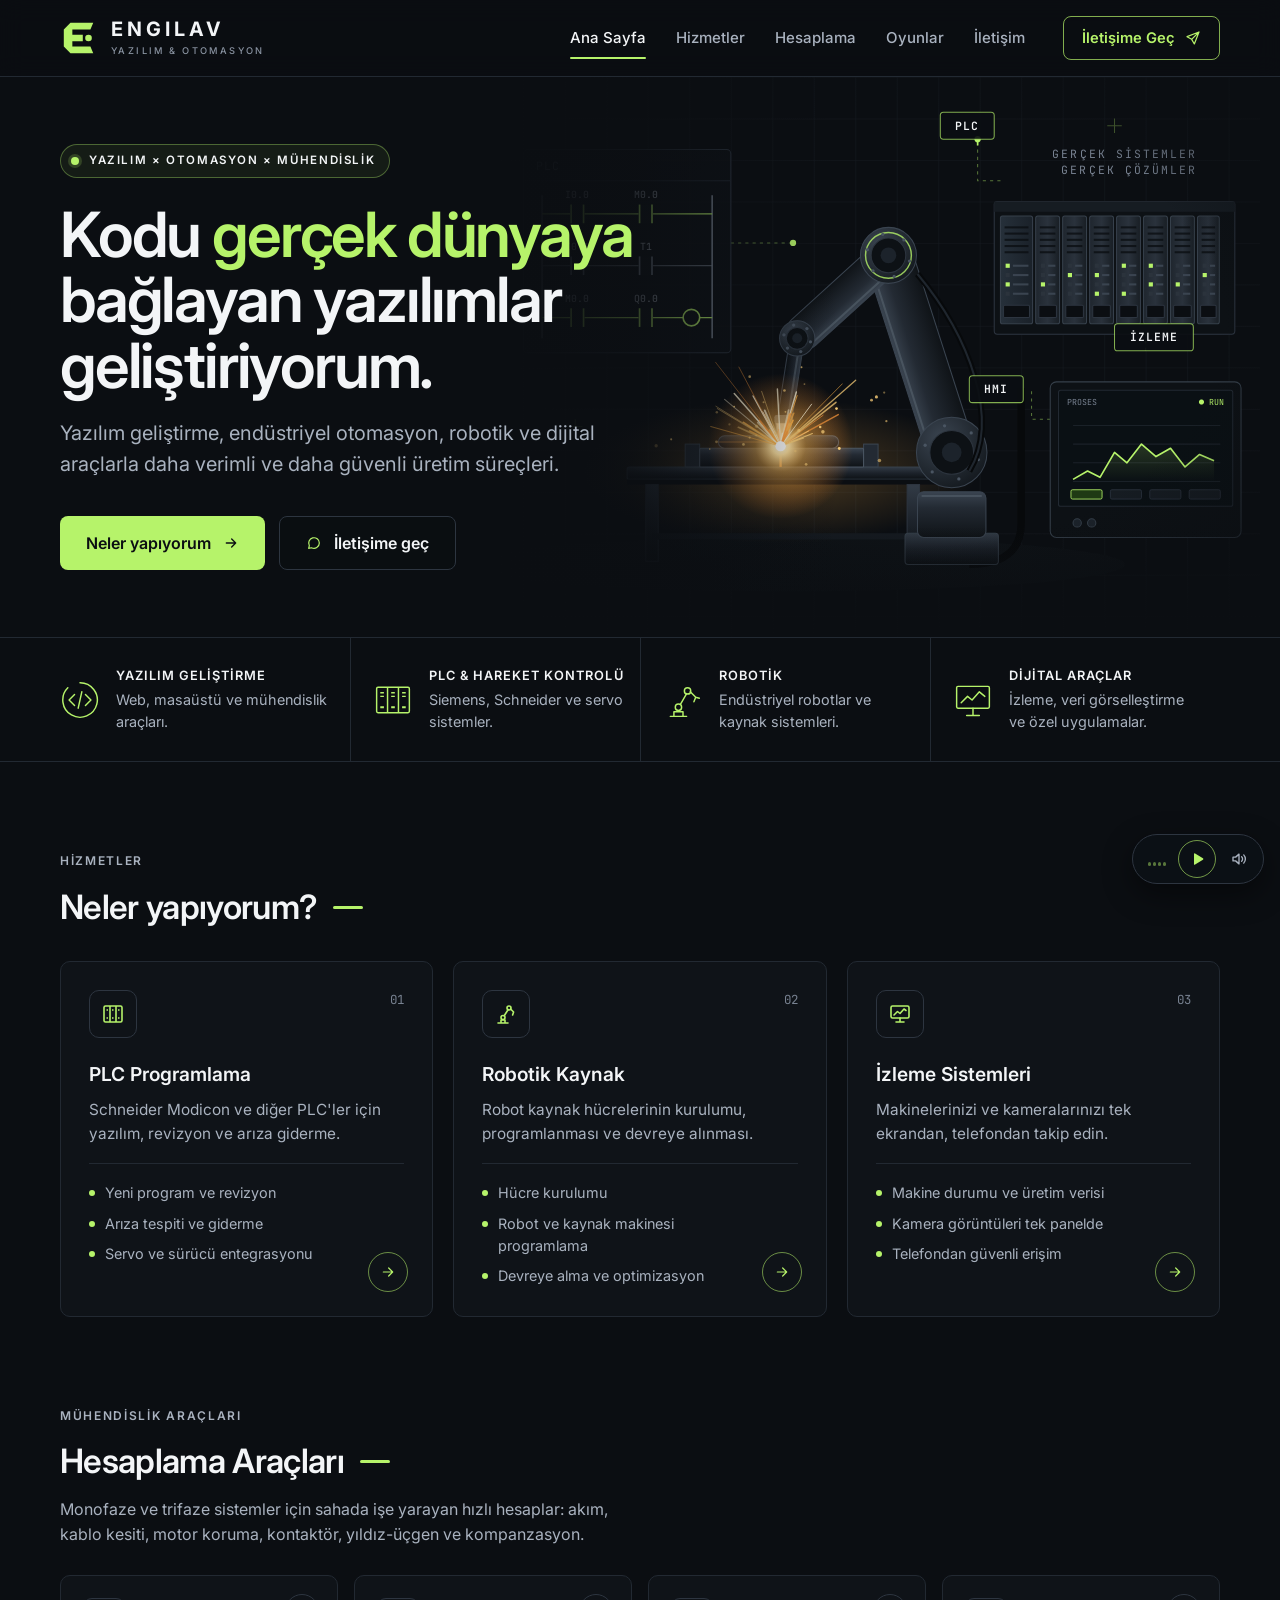
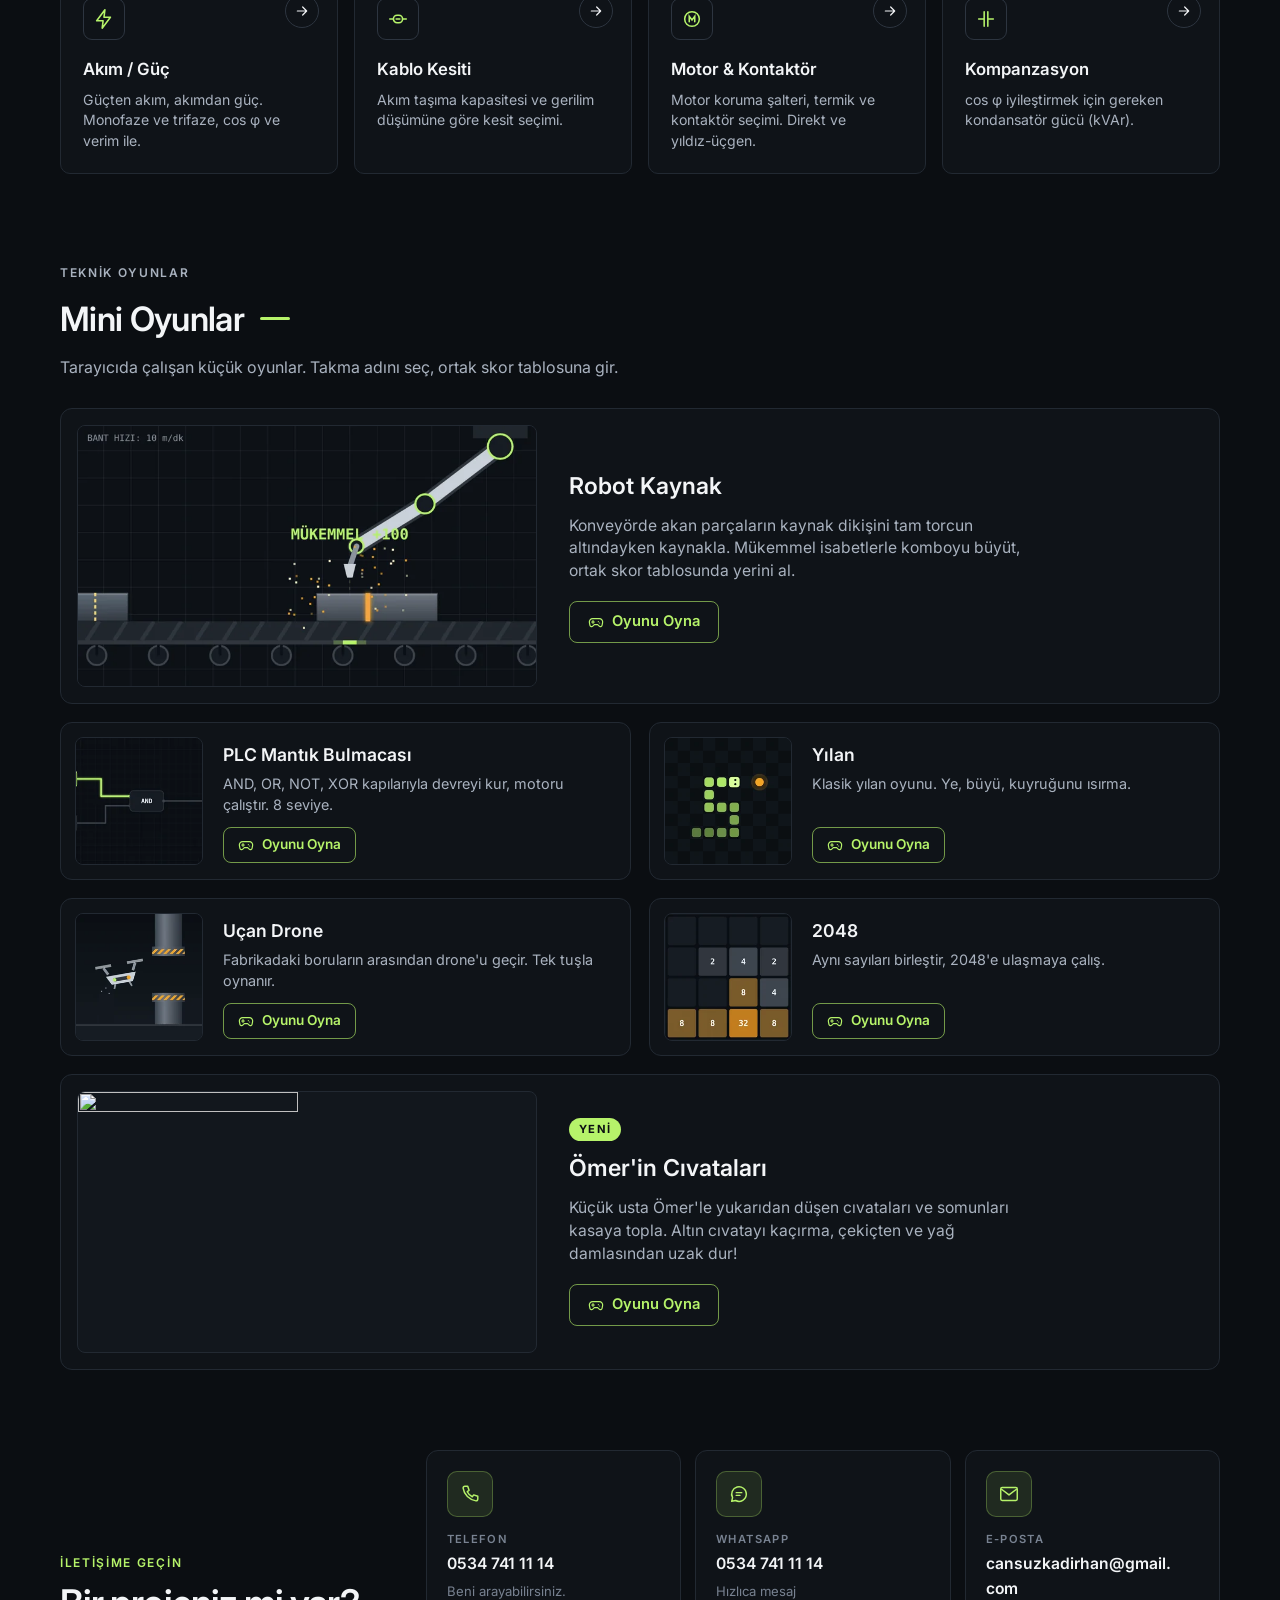
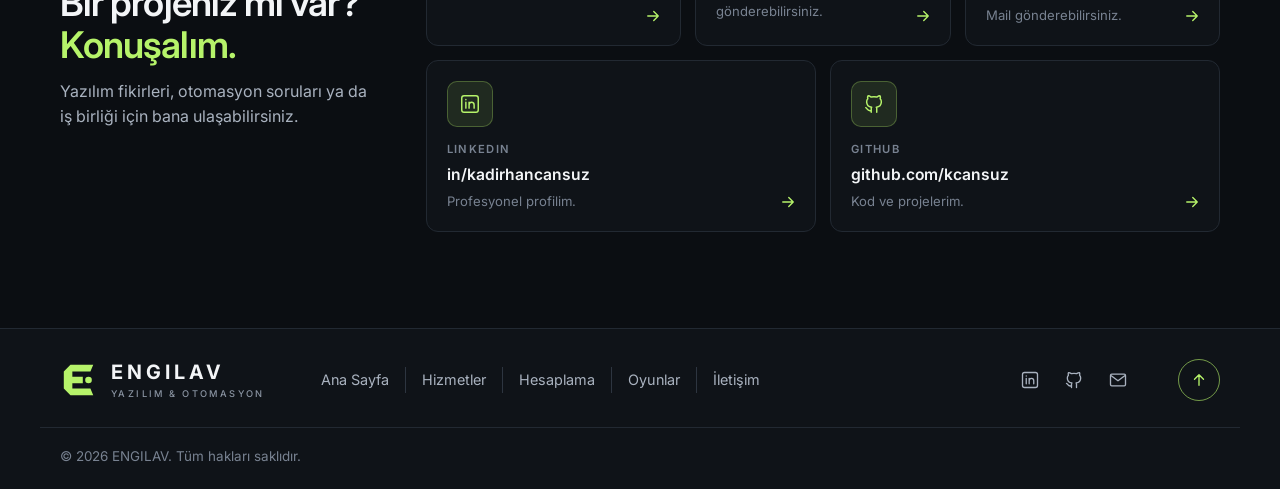
==== commit 04db4bad: "Add files via upload" ====
--- a/index.html
+++ b/index.html
@@ -157,6 +157,7 @@
   .play svg{width:16px;height:16px}
   .game:hover .play{background:var(--accent);border-color:var(--accent);color:var(--accent-ink)}
   .game.wide{grid-column:1/-1;padding:16px}
+  .new{align-self:flex-start;font-size:.7rem;font-weight:700;letter-spacing:.12em;text-transform:uppercase;color:var(--accent-ink);background:var(--accent);border-radius:999px;padding:3px 10px}
   .game.wide img{width:min(48%,460px);height:auto;aspect-ratio:760/433}
   .game.wide .gb{justify-content:center;gap:10px;padding:12px 16px 12px 12px}
   .game.wide h3{font-size:1.45rem}
@@ -401,6 +402,7 @@
         <article class="game reveal"><img src="img/yilan.webp" alt="" width="240" height="240" loading="lazy"><div class="gb"><h3><a href="yilan.html">Yılan</a></h3><p>Klasik yılan oyunu. Ye, büyü, kuyruğunu ısırma.</p><span class="play" aria-hidden="true"><svg viewBox="0 0 24 24" fill="none" stroke="currentColor" stroke-width="1.8" stroke-linecap="round" stroke-linejoin="round" aria-hidden="true"><path d="M7 7h10a5 5 0 0 1 4.9 6l-.8 4a2.5 2.5 0 0 1-4.3 1.2L14.5 16h-5l-2.3 2.2a2.5 2.5 0 0 1-4.3-1.2l-.8-4A5 5 0 0 1 7 7z"/><path d="M7.5 10v4M5.5 12h4M15.5 11.5h.01M17.5 13.5h.01"/></svg>Oyunu Oyna</span></div></article>
         <article class="game reveal"><img src="img/drone.webp" alt="" width="240" height="240" loading="lazy"><div class="gb"><h3><a href="drone.html">Uçan Drone</a></h3><p>Fabrikadaki boruların arasından drone'u geçir. Tek tuşla oynanır.</p><span class="play" aria-hidden="true"><svg viewBox="0 0 24 24" fill="none" stroke="currentColor" stroke-width="1.8" stroke-linecap="round" stroke-linejoin="round" aria-hidden="true"><path d="M7 7h10a5 5 0 0 1 4.9 6l-.8 4a2.5 2.5 0 0 1-4.3 1.2L14.5 16h-5l-2.3 2.2a2.5 2.5 0 0 1-4.3-1.2l-.8-4A5 5 0 0 1 7 7z"/><path d="M7.5 10v4M5.5 12h4M15.5 11.5h.01M17.5 13.5h.01"/></svg>Oyunu Oyna</span></div></article>
         <article class="game reveal"><img src="img/2048.webp" alt="" width="240" height="240" loading="lazy"><div class="gb"><h3><a href="2048.html">2048</a></h3><p>Aynı sayıları birleştir, 2048'e ulaşmaya çalış.</p><span class="play" aria-hidden="true"><svg viewBox="0 0 24 24" fill="none" stroke="currentColor" stroke-width="1.8" stroke-linecap="round" stroke-linejoin="round" aria-hidden="true"><path d="M7 7h10a5 5 0 0 1 4.9 6l-.8 4a2.5 2.5 0 0 1-4.3 1.2L14.5 16h-5l-2.3 2.2a2.5 2.5 0 0 1-4.3-1.2l-.8-4A5 5 0 0 1 7 7z"/><path d="M7.5 10v4M5.5 12h4M15.5 11.5h.01M17.5 13.5h.01"/></svg>Oyunu Oyna</span></div></article>
+        <article class="game wide reveal"><img src="img/omer-genis.webp" alt="" width="760" height="433" loading="lazy"><div class="gb"><span class="new">Yeni</span><h3><a href="omer.html">Ömer'in Cıvataları</a></h3><p>Küçük usta Ömer'le yukarıdan düşen cıvataları ve somunları kasaya topla. Altın cıvatayı kaçırma, çekiçten ve yağ damlasından uzak dur!</p><span class="play" aria-hidden="true"><svg viewBox="0 0 24 24" fill="none" stroke="currentColor" stroke-width="1.8" stroke-linecap="round" stroke-linejoin="round" aria-hidden="true"><path d="M7 7h10a5 5 0 0 1 4.9 6l-.8 4a2.5 2.5 0 0 1-4.3 1.2L14.5 16h-5l-2.3 2.2a2.5 2.5 0 0 1-4.3-1.2l-.8-4A5 5 0 0 1 7 7z"/><path d="M7.5 10v4M5.5 12h4M15.5 11.5h.01M17.5 13.5h.01"/></svg>Oyunu Oyna</span></div></article>
       </div>
     </div>
   </section>
@@ -472,5 +474,6 @@
     update();
   })();
 </script>
+<script src="muzik.js" defer></script>
 </body>
 </html>
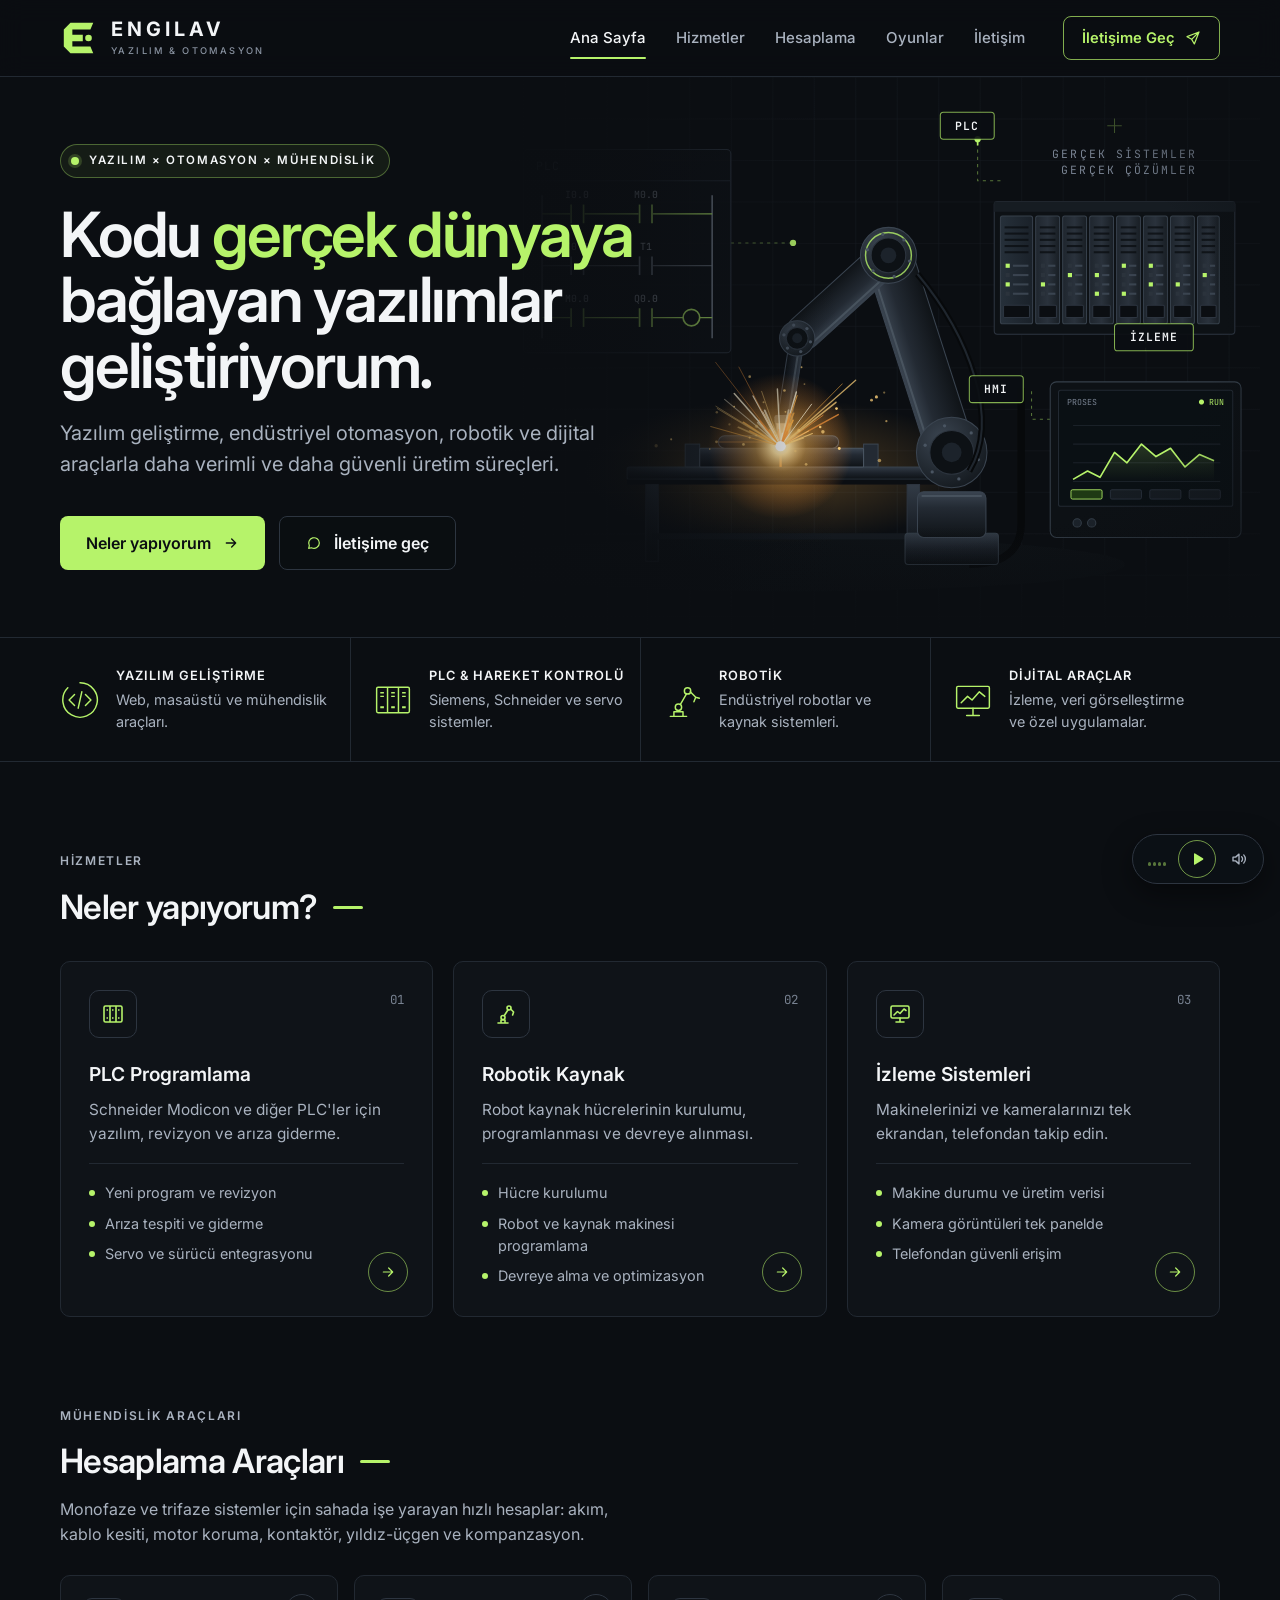
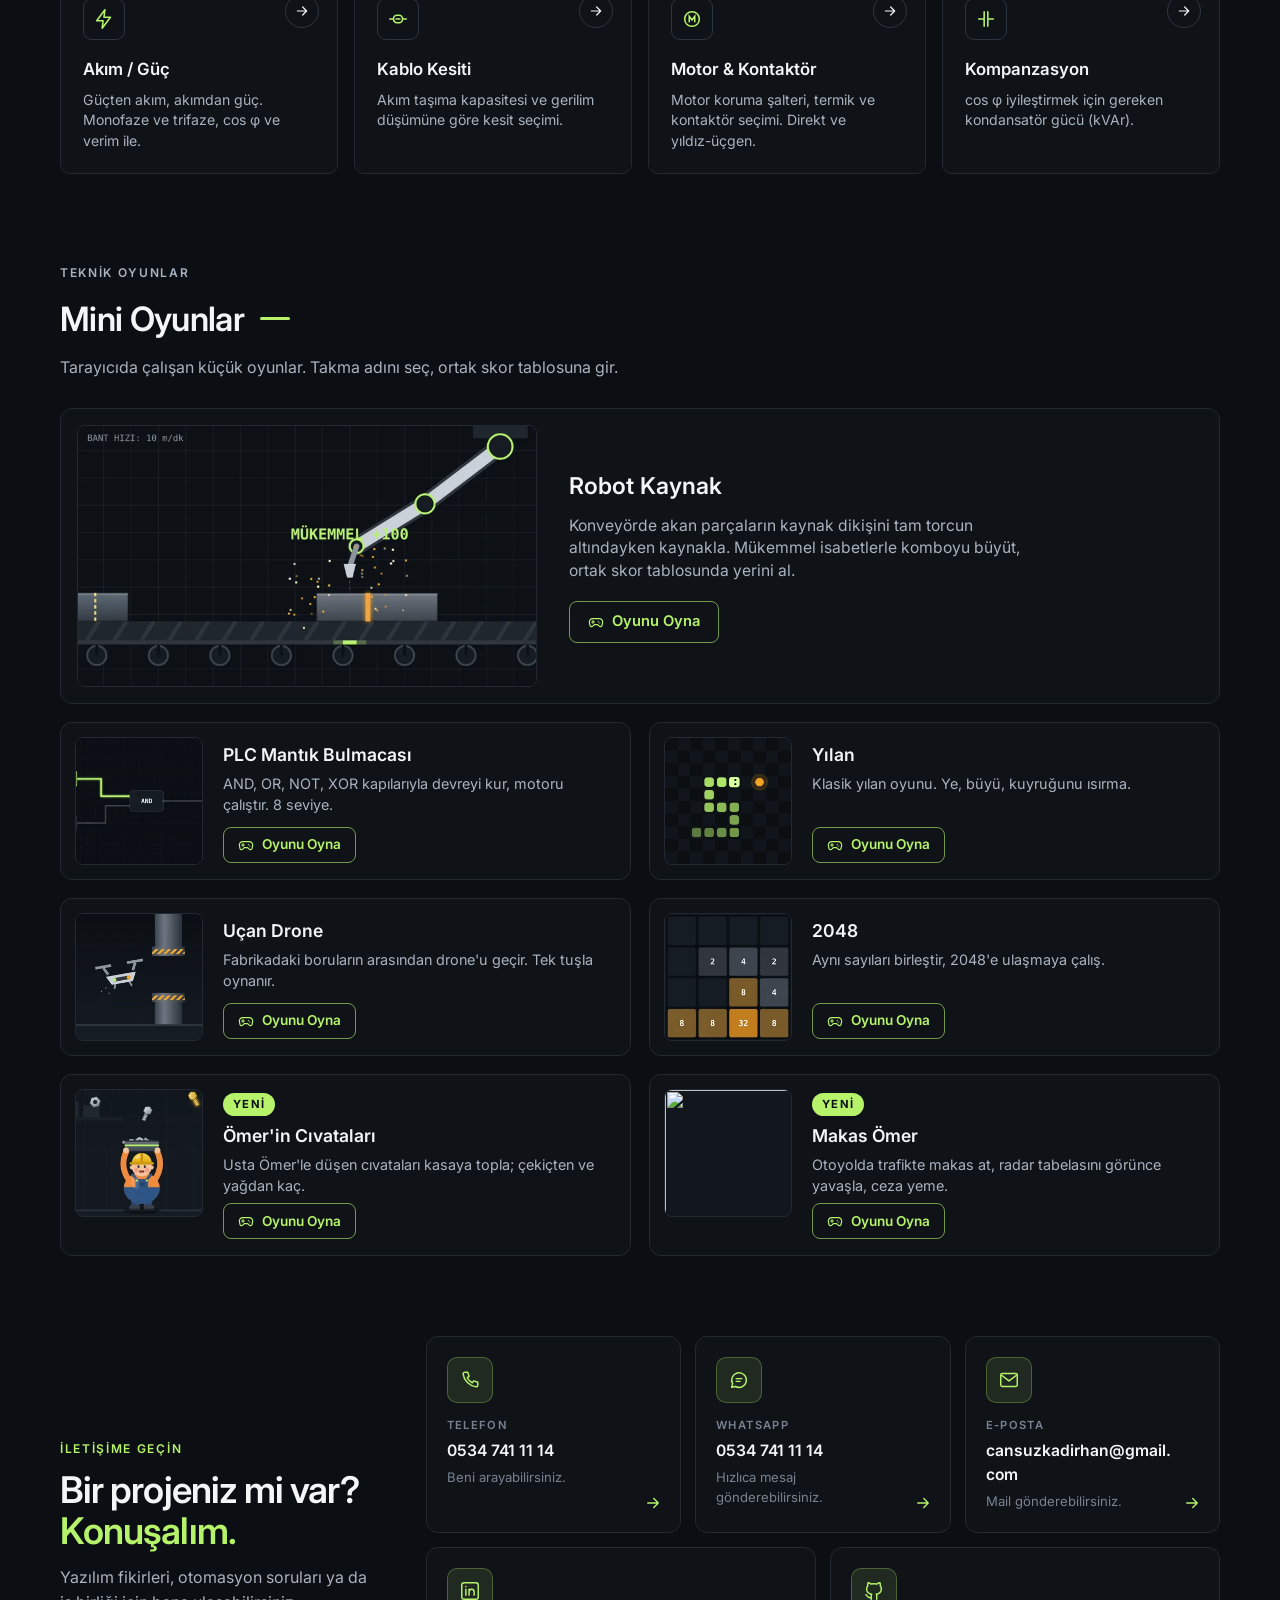
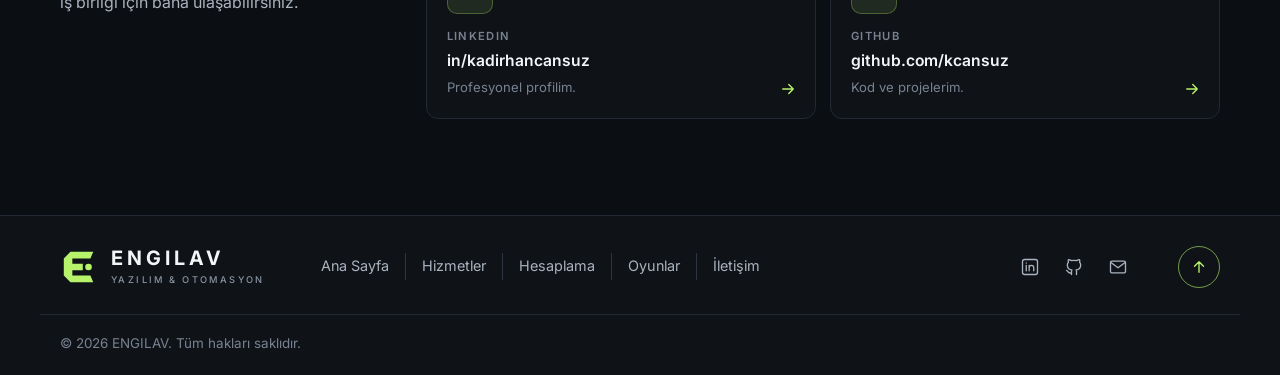
==== commit 4dad693b: "Add files via upload" ====
--- a/index.html
+++ b/index.html
@@ -402,7 +402,8 @@
         <article class="game reveal"><img src="img/yilan.webp" alt="" width="240" height="240" loading="lazy"><div class="gb"><h3><a href="yilan.html">Yılan</a></h3><p>Klasik yılan oyunu. Ye, büyü, kuyruğunu ısırma.</p><span class="play" aria-hidden="true"><svg viewBox="0 0 24 24" fill="none" stroke="currentColor" stroke-width="1.8" stroke-linecap="round" stroke-linejoin="round" aria-hidden="true"><path d="M7 7h10a5 5 0 0 1 4.9 6l-.8 4a2.5 2.5 0 0 1-4.3 1.2L14.5 16h-5l-2.3 2.2a2.5 2.5 0 0 1-4.3-1.2l-.8-4A5 5 0 0 1 7 7z"/><path d="M7.5 10v4M5.5 12h4M15.5 11.5h.01M17.5 13.5h.01"/></svg>Oyunu Oyna</span></div></article>
         <article class="game reveal"><img src="img/drone.webp" alt="" width="240" height="240" loading="lazy"><div class="gb"><h3><a href="drone.html">Uçan Drone</a></h3><p>Fabrikadaki boruların arasından drone'u geçir. Tek tuşla oynanır.</p><span class="play" aria-hidden="true"><svg viewBox="0 0 24 24" fill="none" stroke="currentColor" stroke-width="1.8" stroke-linecap="round" stroke-linejoin="round" aria-hidden="true"><path d="M7 7h10a5 5 0 0 1 4.9 6l-.8 4a2.5 2.5 0 0 1-4.3 1.2L14.5 16h-5l-2.3 2.2a2.5 2.5 0 0 1-4.3-1.2l-.8-4A5 5 0 0 1 7 7z"/><path d="M7.5 10v4M5.5 12h4M15.5 11.5h.01M17.5 13.5h.01"/></svg>Oyunu Oyna</span></div></article>
         <article class="game reveal"><img src="img/2048.webp" alt="" width="240" height="240" loading="lazy"><div class="gb"><h3><a href="2048.html">2048</a></h3><p>Aynı sayıları birleştir, 2048'e ulaşmaya çalış.</p><span class="play" aria-hidden="true"><svg viewBox="0 0 24 24" fill="none" stroke="currentColor" stroke-width="1.8" stroke-linecap="round" stroke-linejoin="round" aria-hidden="true"><path d="M7 7h10a5 5 0 0 1 4.9 6l-.8 4a2.5 2.5 0 0 1-4.3 1.2L14.5 16h-5l-2.3 2.2a2.5 2.5 0 0 1-4.3-1.2l-.8-4A5 5 0 0 1 7 7z"/><path d="M7.5 10v4M5.5 12h4M15.5 11.5h.01M17.5 13.5h.01"/></svg>Oyunu Oyna</span></div></article>
-        <article class="game wide reveal"><img src="img/omer-genis.webp" alt="" width="760" height="433" loading="lazy"><div class="gb"><span class="new">Yeni</span><h3><a href="omer.html">Ömer'in Cıvataları</a></h3><p>Küçük usta Ömer'le yukarıdan düşen cıvataları ve somunları kasaya topla. Altın cıvatayı kaçırma, çekiçten ve yağ damlasından uzak dur!</p><span class="play" aria-hidden="true"><svg viewBox="0 0 24 24" fill="none" stroke="currentColor" stroke-width="1.8" stroke-linecap="round" stroke-linejoin="round" aria-hidden="true"><path d="M7 7h10a5 5 0 0 1 4.9 6l-.8 4a2.5 2.5 0 0 1-4.3 1.2L14.5 16h-5l-2.3 2.2a2.5 2.5 0 0 1-4.3-1.2l-.8-4A5 5 0 0 1 7 7z"/><path d="M7.5 10v4M5.5 12h4M15.5 11.5h.01M17.5 13.5h.01"/></svg>Oyunu Oyna</span></div></article>
+        <article class="game reveal"><img src="img/omer.webp" alt="" width="240" height="240" loading="lazy"><div class="gb"><span class="new">Yeni</span><h3><a href="omer.html">Ömer'in Cıvataları</a></h3><p>Usta Ömer'le düşen cıvataları kasaya topla; çekiçten ve yağdan kaç.</p><span class="play" aria-hidden="true"><svg viewBox="0 0 24 24" fill="none" stroke="currentColor" stroke-width="1.8" stroke-linecap="round" stroke-linejoin="round" aria-hidden="true"><path d="M7 7h10a5 5 0 0 1 4.9 6l-.8 4a2.5 2.5 0 0 1-4.3 1.2L14.5 16h-5l-2.3 2.2a2.5 2.5 0 0 1-4.3-1.2l-.8-4A5 5 0 0 1 7 7z"/><path d="M7.5 10v4M5.5 12h4M15.5 11.5h.01M17.5 13.5h.01"/></svg>Oyunu Oyna</span></div></article>
+        <article class="game reveal"><img src="img/makas.webp" alt="" width="240" height="240" loading="lazy"><div class="gb"><span class="new">Yeni</span><h3><a href="makas.html">Makas Ömer</a></h3><p>Otoyolda trafikte makas at, radar tabelasını görünce yavaşla, ceza yeme.</p><span class="play" aria-hidden="true"><svg viewBox="0 0 24 24" fill="none" stroke="currentColor" stroke-width="1.8" stroke-linecap="round" stroke-linejoin="round" aria-hidden="true"><path d="M7 7h10a5 5 0 0 1 4.9 6l-.8 4a2.5 2.5 0 0 1-4.3 1.2L14.5 16h-5l-2.3 2.2a2.5 2.5 0 0 1-4.3-1.2l-.8-4A5 5 0 0 1 7 7z"/><path d="M7.5 10v4M5.5 12h4M15.5 11.5h.01M17.5 13.5h.01"/></svg>Oyunu Oyna</span></div></article>
       </div>
     </div>
   </section>
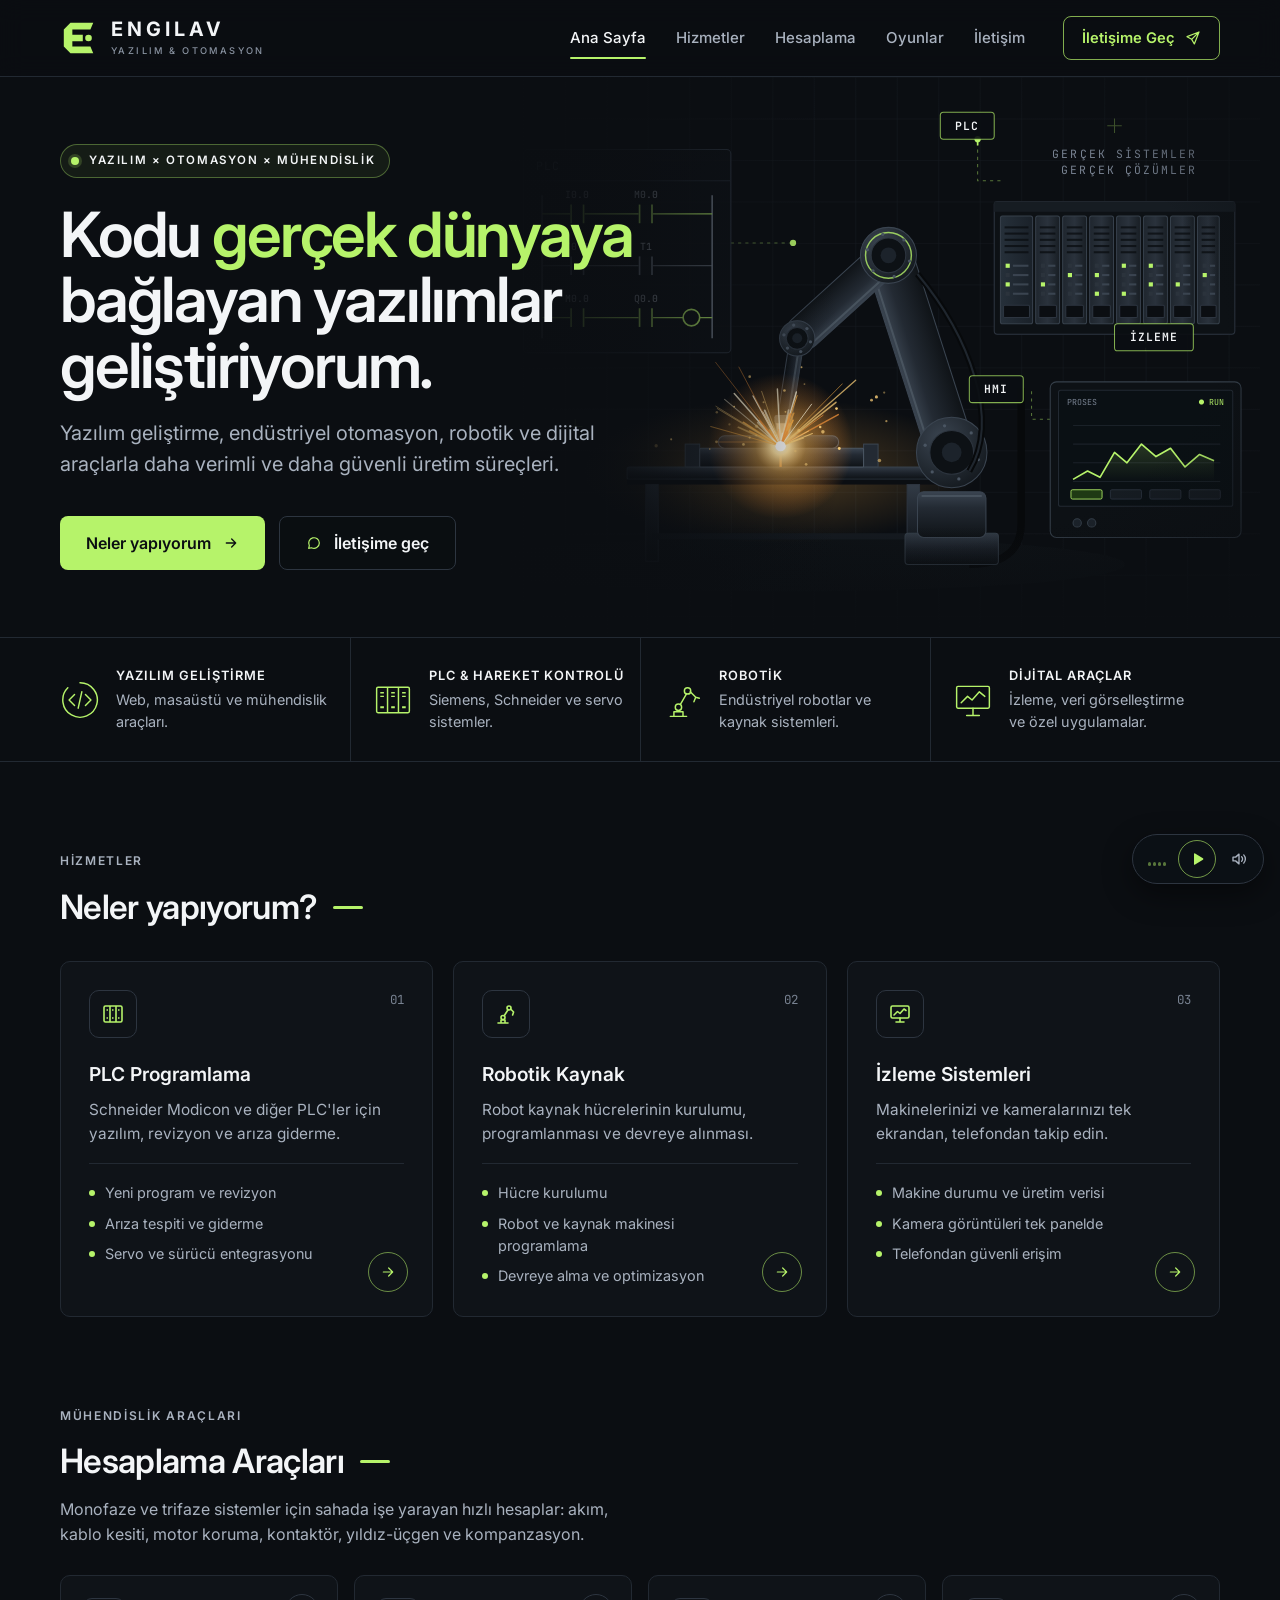
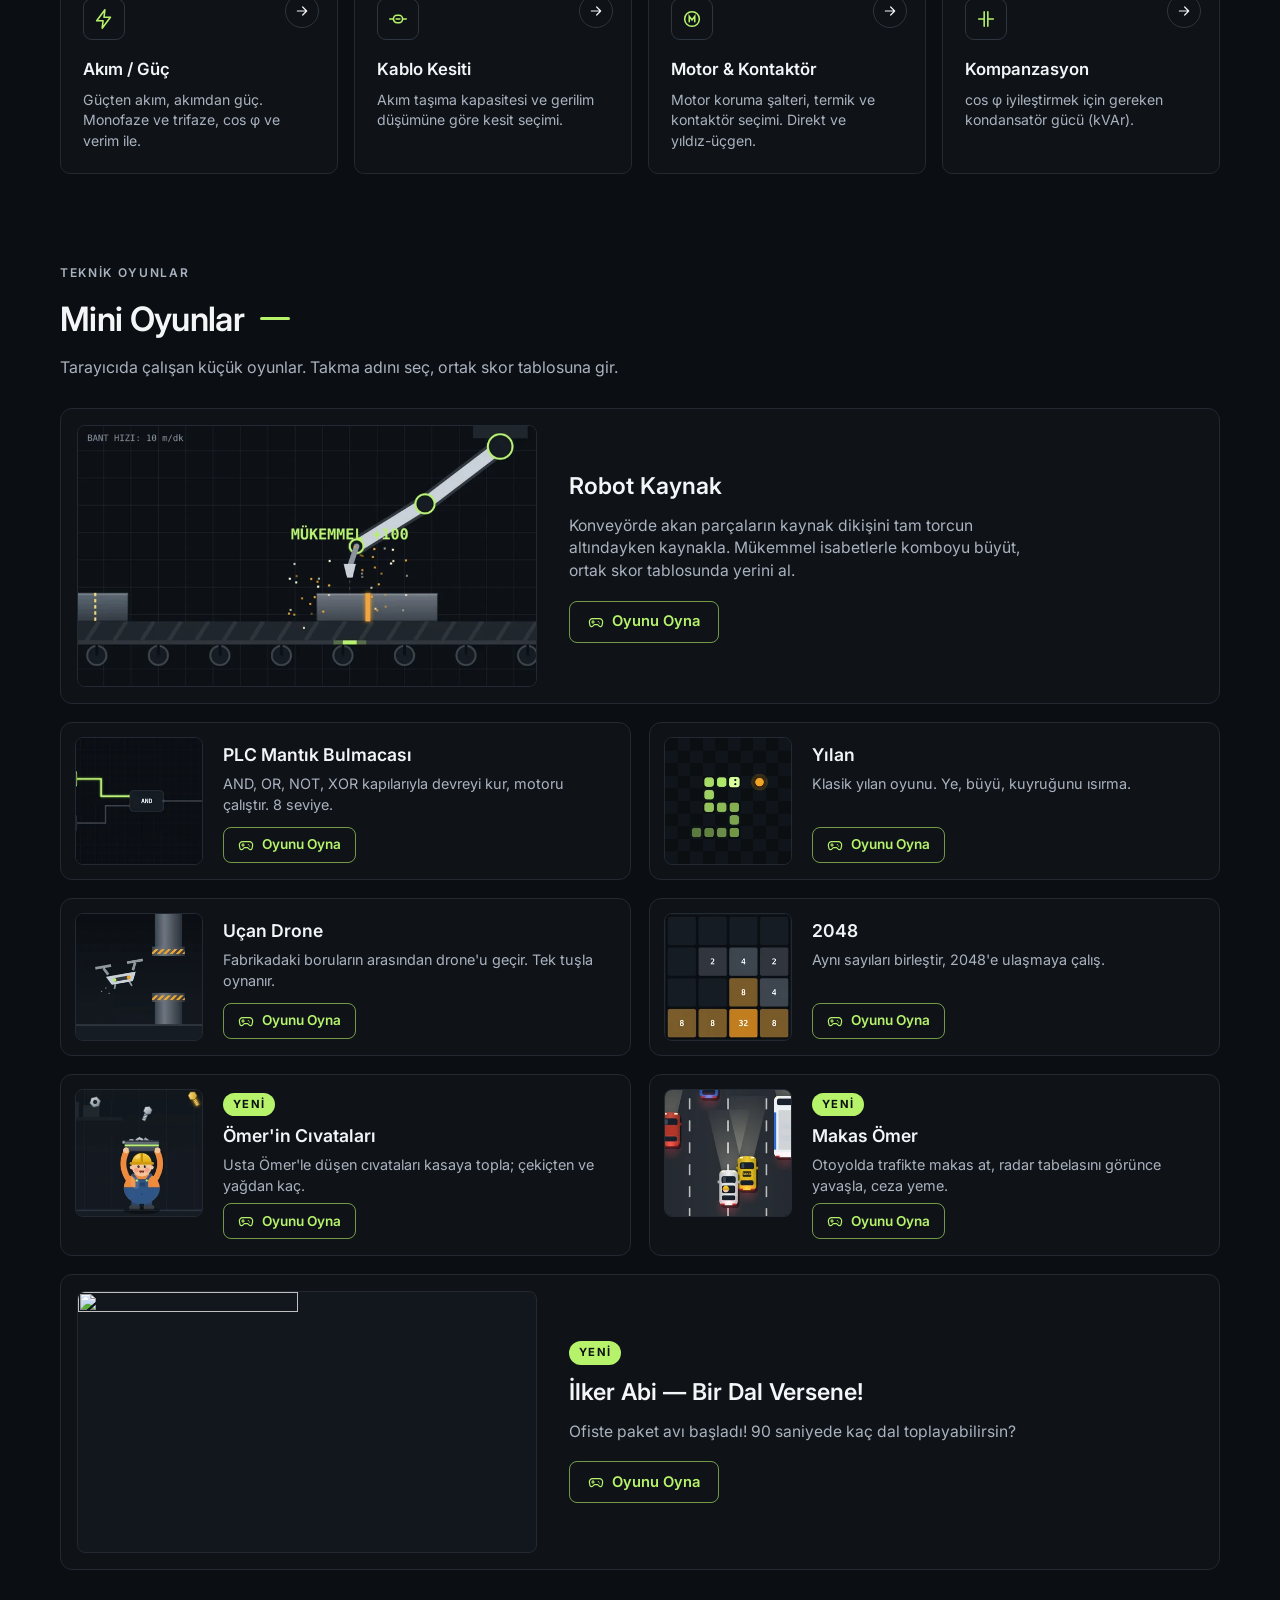
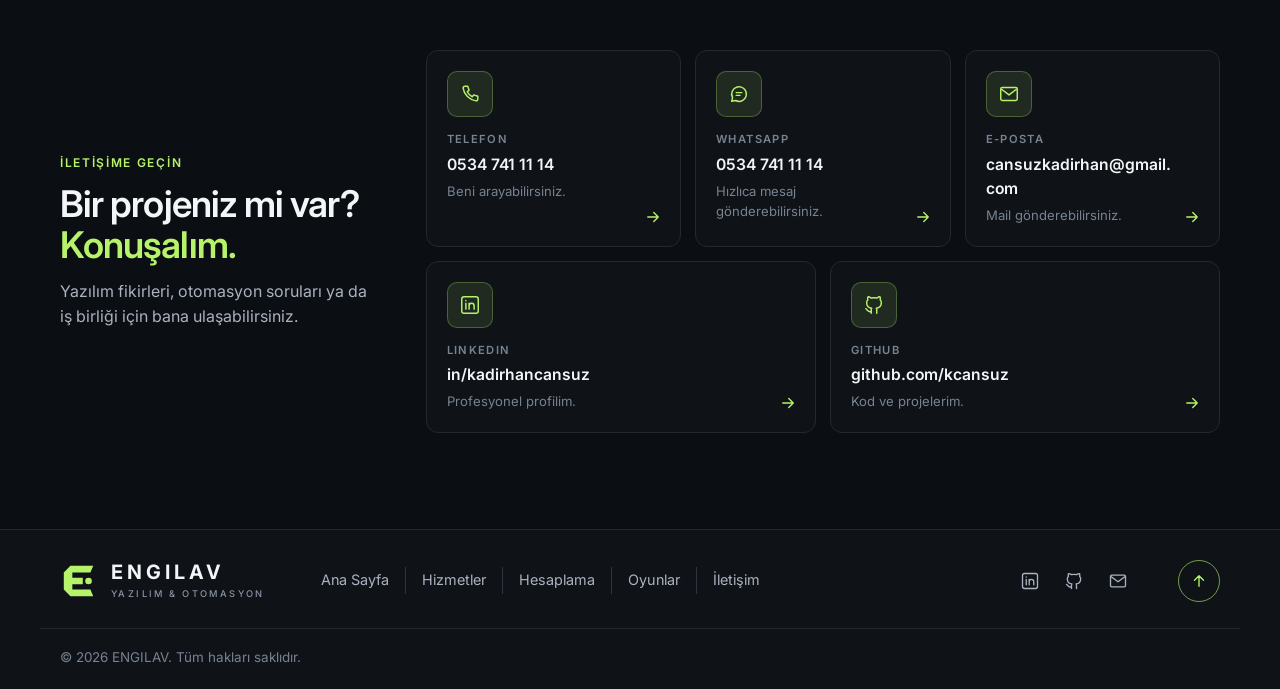
==== commit ef5314e8: "Add files via upload" ====
--- a/index.html
+++ b/index.html
@@ -404,6 +404,7 @@
         <article class="game reveal"><img src="img/2048.webp" alt="" width="240" height="240" loading="lazy"><div class="gb"><h3><a href="2048.html">2048</a></h3><p>Aynı sayıları birleştir, 2048'e ulaşmaya çalış.</p><span class="play" aria-hidden="true"><svg viewBox="0 0 24 24" fill="none" stroke="currentColor" stroke-width="1.8" stroke-linecap="round" stroke-linejoin="round" aria-hidden="true"><path d="M7 7h10a5 5 0 0 1 4.9 6l-.8 4a2.5 2.5 0 0 1-4.3 1.2L14.5 16h-5l-2.3 2.2a2.5 2.5 0 0 1-4.3-1.2l-.8-4A5 5 0 0 1 7 7z"/><path d="M7.5 10v4M5.5 12h4M15.5 11.5h.01M17.5 13.5h.01"/></svg>Oyunu Oyna</span></div></article>
         <article class="game reveal"><img src="img/omer.webp" alt="" width="240" height="240" loading="lazy"><div class="gb"><span class="new">Yeni</span><h3><a href="omer.html">Ömer'in Cıvataları</a></h3><p>Usta Ömer'le düşen cıvataları kasaya topla; çekiçten ve yağdan kaç.</p><span class="play" aria-hidden="true"><svg viewBox="0 0 24 24" fill="none" stroke="currentColor" stroke-width="1.8" stroke-linecap="round" stroke-linejoin="round" aria-hidden="true"><path d="M7 7h10a5 5 0 0 1 4.9 6l-.8 4a2.5 2.5 0 0 1-4.3 1.2L14.5 16h-5l-2.3 2.2a2.5 2.5 0 0 1-4.3-1.2l-.8-4A5 5 0 0 1 7 7z"/><path d="M7.5 10v4M5.5 12h4M15.5 11.5h.01M17.5 13.5h.01"/></svg>Oyunu Oyna</span></div></article>
         <article class="game reveal"><img src="img/makas.webp" alt="" width="240" height="240" loading="lazy"><div class="gb"><span class="new">Yeni</span><h3><a href="makas.html">Makas Ömer</a></h3><p>Otoyolda trafikte makas at, radar tabelasını görünce yavaşla, ceza yeme.</p><span class="play" aria-hidden="true"><svg viewBox="0 0 24 24" fill="none" stroke="currentColor" stroke-width="1.8" stroke-linecap="round" stroke-linejoin="round" aria-hidden="true"><path d="M7 7h10a5 5 0 0 1 4.9 6l-.8 4a2.5 2.5 0 0 1-4.3 1.2L14.5 16h-5l-2.3 2.2a2.5 2.5 0 0 1-4.3-1.2l-.8-4A5 5 0 0 1 7 7z"/><path d="M7.5 10v4M5.5 12h4M15.5 11.5h.01M17.5 13.5h.01"/></svg>Oyunu Oyna</span></div></article>
+        <article class="game wide reveal"><img src="img/ilker-genis.webp" alt="" width="760" height="433" loading="lazy"><div class="gb"><span class="new">Yeni</span><h3><a href="ilker.html">İlker Abi — Bir Dal Versene!</a></h3><p>Ofiste paket avı başladı! 90 saniyede kaç dal toplayabilirsin?</p><span class="play" aria-hidden="true"><svg viewBox="0 0 24 24" fill="none" stroke="currentColor" stroke-width="1.8" stroke-linecap="round" stroke-linejoin="round" aria-hidden="true"><path d="M7 7h10a5 5 0 0 1 4.9 6l-.8 4a2.5 2.5 0 0 1-4.3 1.2L14.5 16h-5l-2.3 2.2a2.5 2.5 0 0 1-4.3-1.2l-.8-4A5 5 0 0 1 7 7z"/><path d="M7.5 10v4M5.5 12h4M15.5 11.5h.01M17.5 13.5h.01"/></svg>Oyunu Oyna</span></div></article>
       </div>
     </div>
   </section>
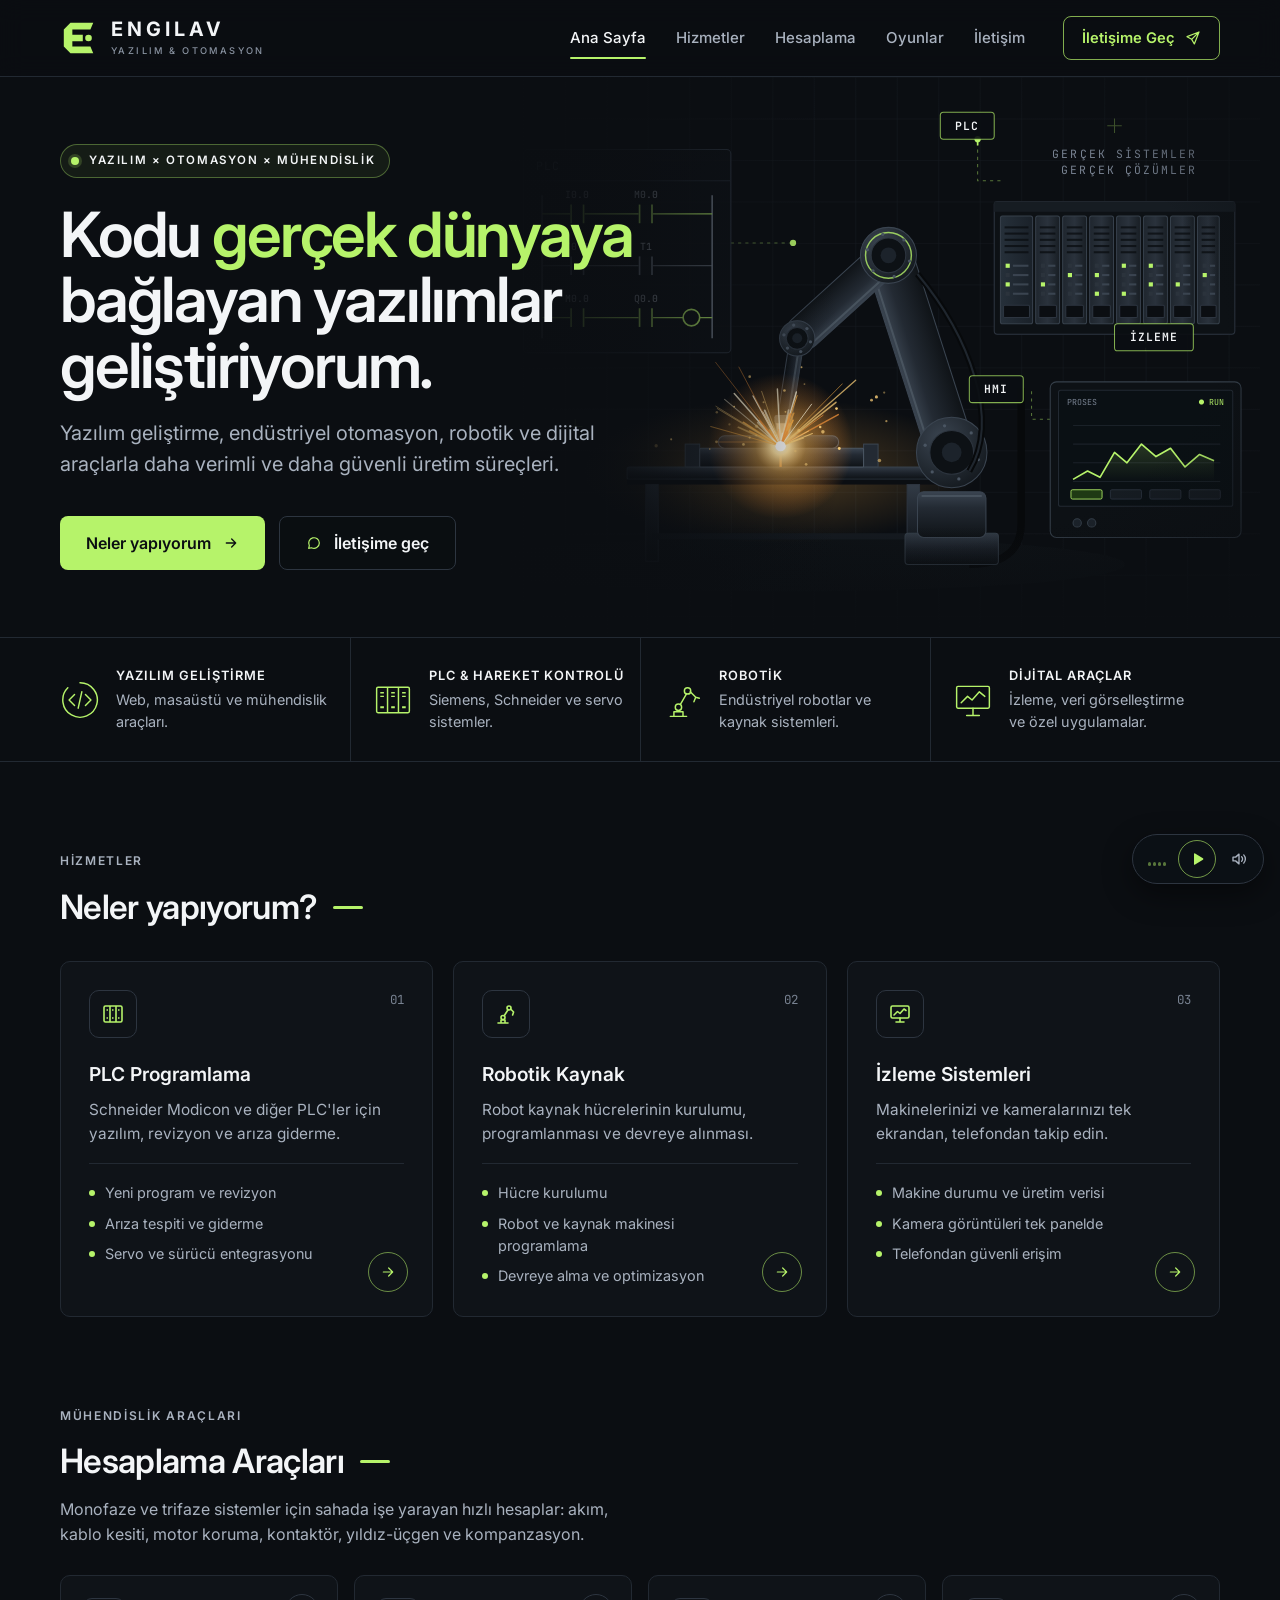
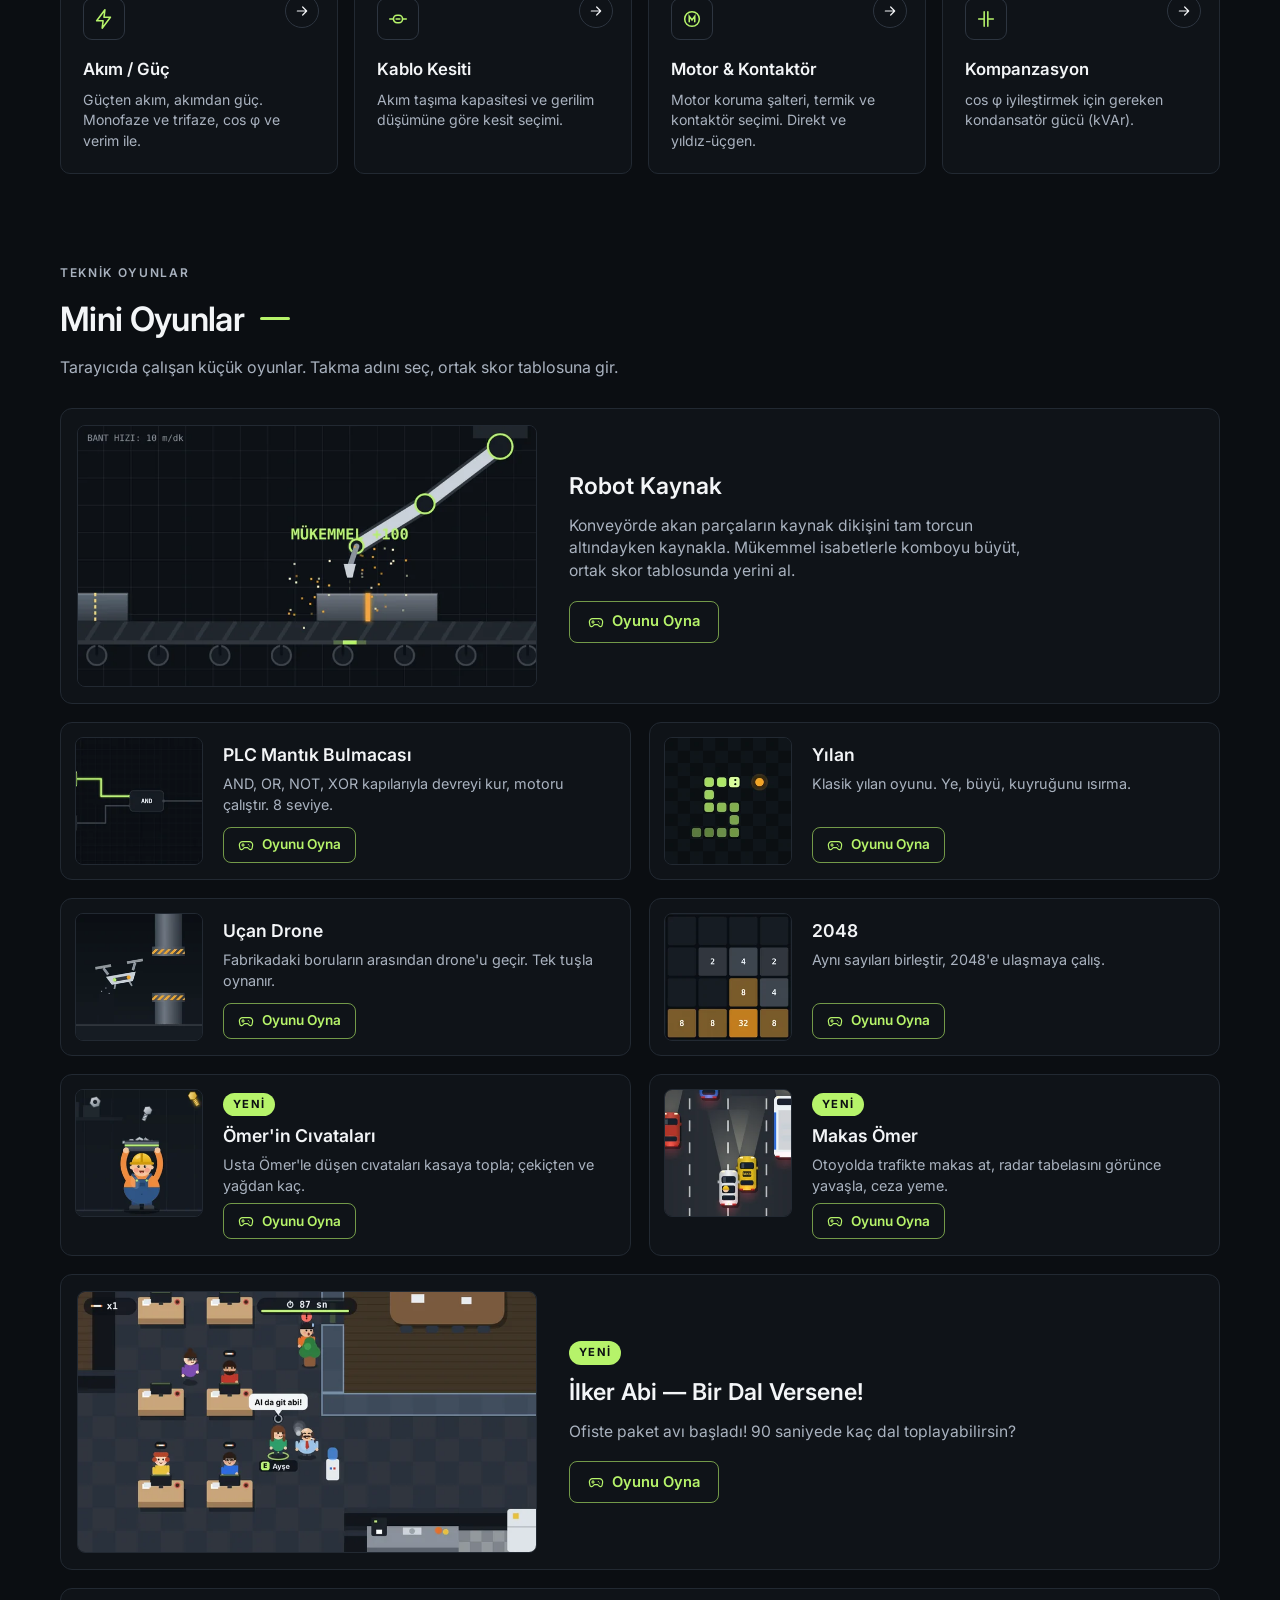
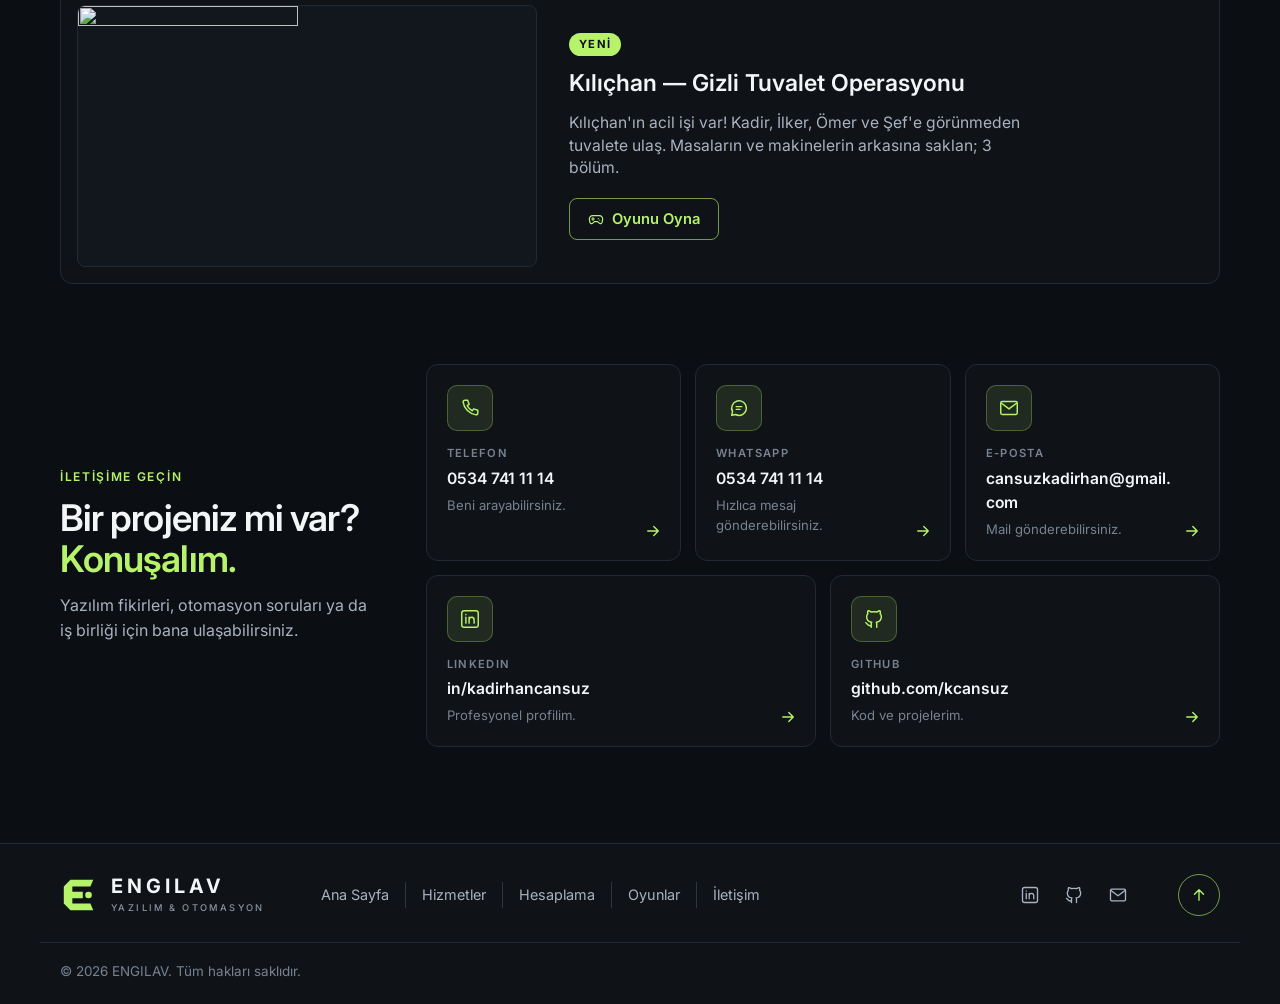
==== commit 3522cd26: "Add files via upload" ====
--- a/index.html
+++ b/index.html
@@ -405,6 +405,7 @@
         <article class="game reveal"><img src="img/omer.webp" alt="" width="240" height="240" loading="lazy"><div class="gb"><span class="new">Yeni</span><h3><a href="omer.html">Ömer'in Cıvataları</a></h3><p>Usta Ömer'le düşen cıvataları kasaya topla; çekiçten ve yağdan kaç.</p><span class="play" aria-hidden="true"><svg viewBox="0 0 24 24" fill="none" stroke="currentColor" stroke-width="1.8" stroke-linecap="round" stroke-linejoin="round" aria-hidden="true"><path d="M7 7h10a5 5 0 0 1 4.9 6l-.8 4a2.5 2.5 0 0 1-4.3 1.2L14.5 16h-5l-2.3 2.2a2.5 2.5 0 0 1-4.3-1.2l-.8-4A5 5 0 0 1 7 7z"/><path d="M7.5 10v4M5.5 12h4M15.5 11.5h.01M17.5 13.5h.01"/></svg>Oyunu Oyna</span></div></article>
         <article class="game reveal"><img src="img/makas.webp" alt="" width="240" height="240" loading="lazy"><div class="gb"><span class="new">Yeni</span><h3><a href="makas.html">Makas Ömer</a></h3><p>Otoyolda trafikte makas at, radar tabelasını görünce yavaşla, ceza yeme.</p><span class="play" aria-hidden="true"><svg viewBox="0 0 24 24" fill="none" stroke="currentColor" stroke-width="1.8" stroke-linecap="round" stroke-linejoin="round" aria-hidden="true"><path d="M7 7h10a5 5 0 0 1 4.9 6l-.8 4a2.5 2.5 0 0 1-4.3 1.2L14.5 16h-5l-2.3 2.2a2.5 2.5 0 0 1-4.3-1.2l-.8-4A5 5 0 0 1 7 7z"/><path d="M7.5 10v4M5.5 12h4M15.5 11.5h.01M17.5 13.5h.01"/></svg>Oyunu Oyna</span></div></article>
         <article class="game wide reveal"><img src="img/ilker-genis.webp" alt="" width="760" height="433" loading="lazy"><div class="gb"><span class="new">Yeni</span><h3><a href="ilker.html">İlker Abi — Bir Dal Versene!</a></h3><p>Ofiste paket avı başladı! 90 saniyede kaç dal toplayabilirsin?</p><span class="play" aria-hidden="true"><svg viewBox="0 0 24 24" fill="none" stroke="currentColor" stroke-width="1.8" stroke-linecap="round" stroke-linejoin="round" aria-hidden="true"><path d="M7 7h10a5 5 0 0 1 4.9 6l-.8 4a2.5 2.5 0 0 1-4.3 1.2L14.5 16h-5l-2.3 2.2a2.5 2.5 0 0 1-4.3-1.2l-.8-4A5 5 0 0 1 7 7z"/><path d="M7.5 10v4M5.5 12h4M15.5 11.5h.01M17.5 13.5h.01"/></svg>Oyunu Oyna</span></div></article>
+        <article class="game wide reveal"><img src="img/kilichan-genis.webp" alt="" width="760" height="433" loading="lazy"><div class="gb"><span class="new">Yeni</span><h3><a href="kilichan.html">Kılıçhan — Gizli Tuvalet Operasyonu</a></h3><p>Kılıçhan'ın acil işi var! Kadir, İlker, Ömer ve Şef'e görünmeden tuvalete ulaş. Masaların ve makinelerin arkasına saklan; 3 bölüm.</p><span class="play" aria-hidden="true"><svg viewBox="0 0 24 24" fill="none" stroke="currentColor" stroke-width="1.8" stroke-linecap="round" stroke-linejoin="round" aria-hidden="true"><path d="M7 7h10a5 5 0 0 1 4.9 6l-.8 4a2.5 2.5 0 0 1-4.3 1.2L14.5 16h-5l-2.3 2.2a2.5 2.5 0 0 1-4.3-1.2l-.8-4A5 5 0 0 1 7 7z"/><path d="M7.5 10v4M5.5 12h4M15.5 11.5h.01M17.5 13.5h.01"/></svg>Oyunu Oyna</span></div></article>
       </div>
     </div>
   </section>
